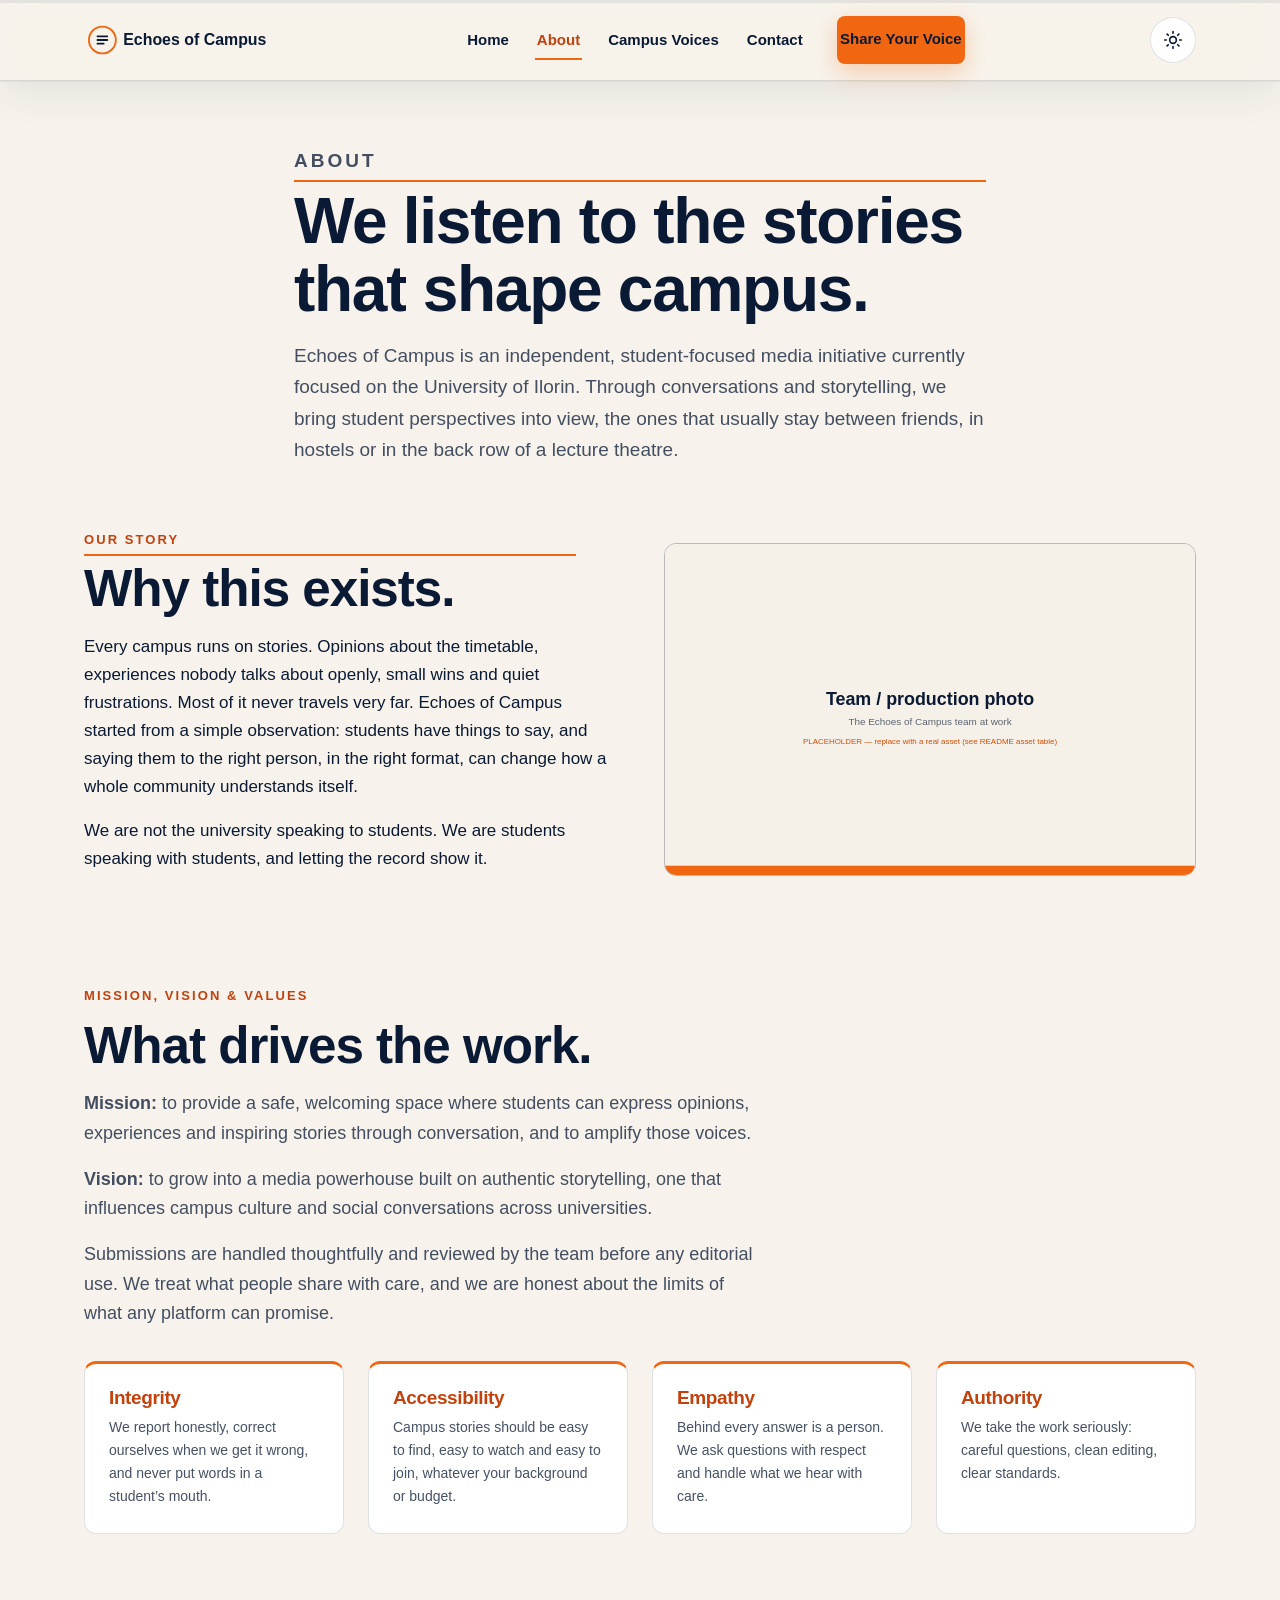
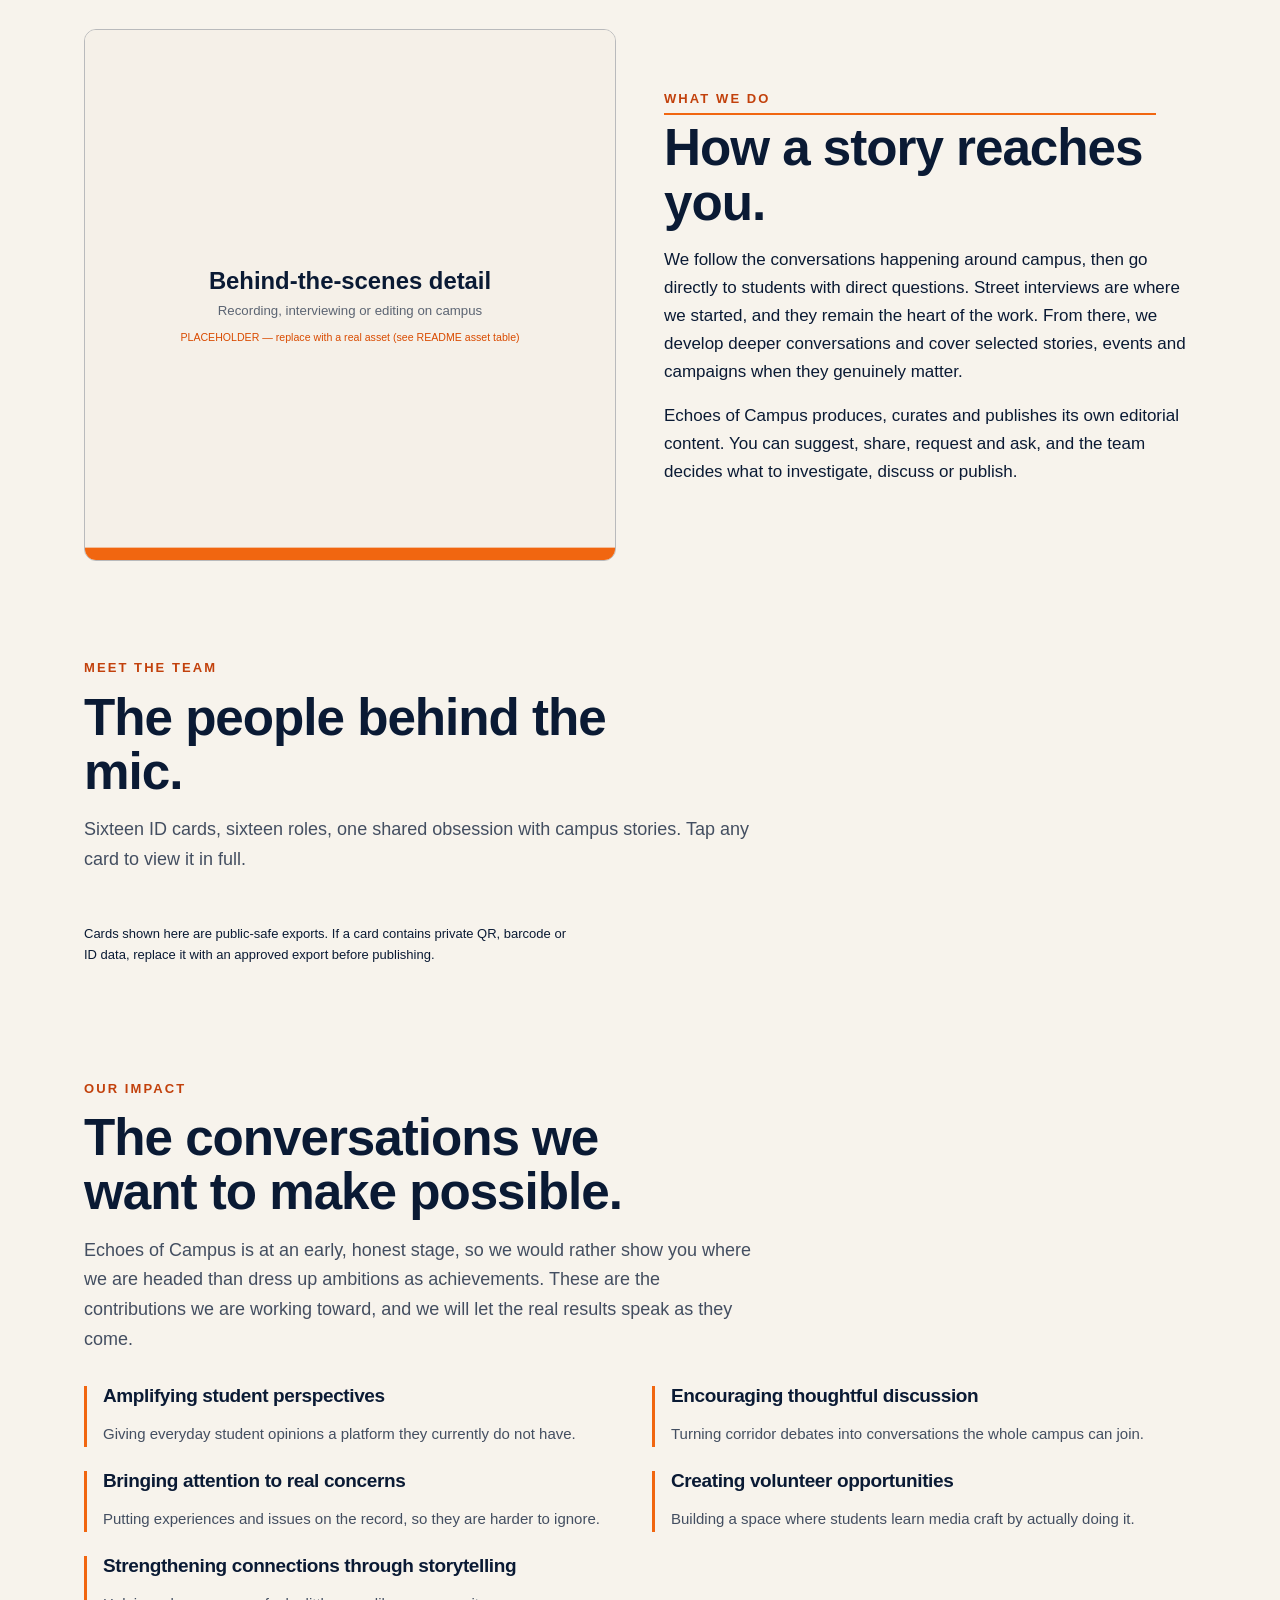
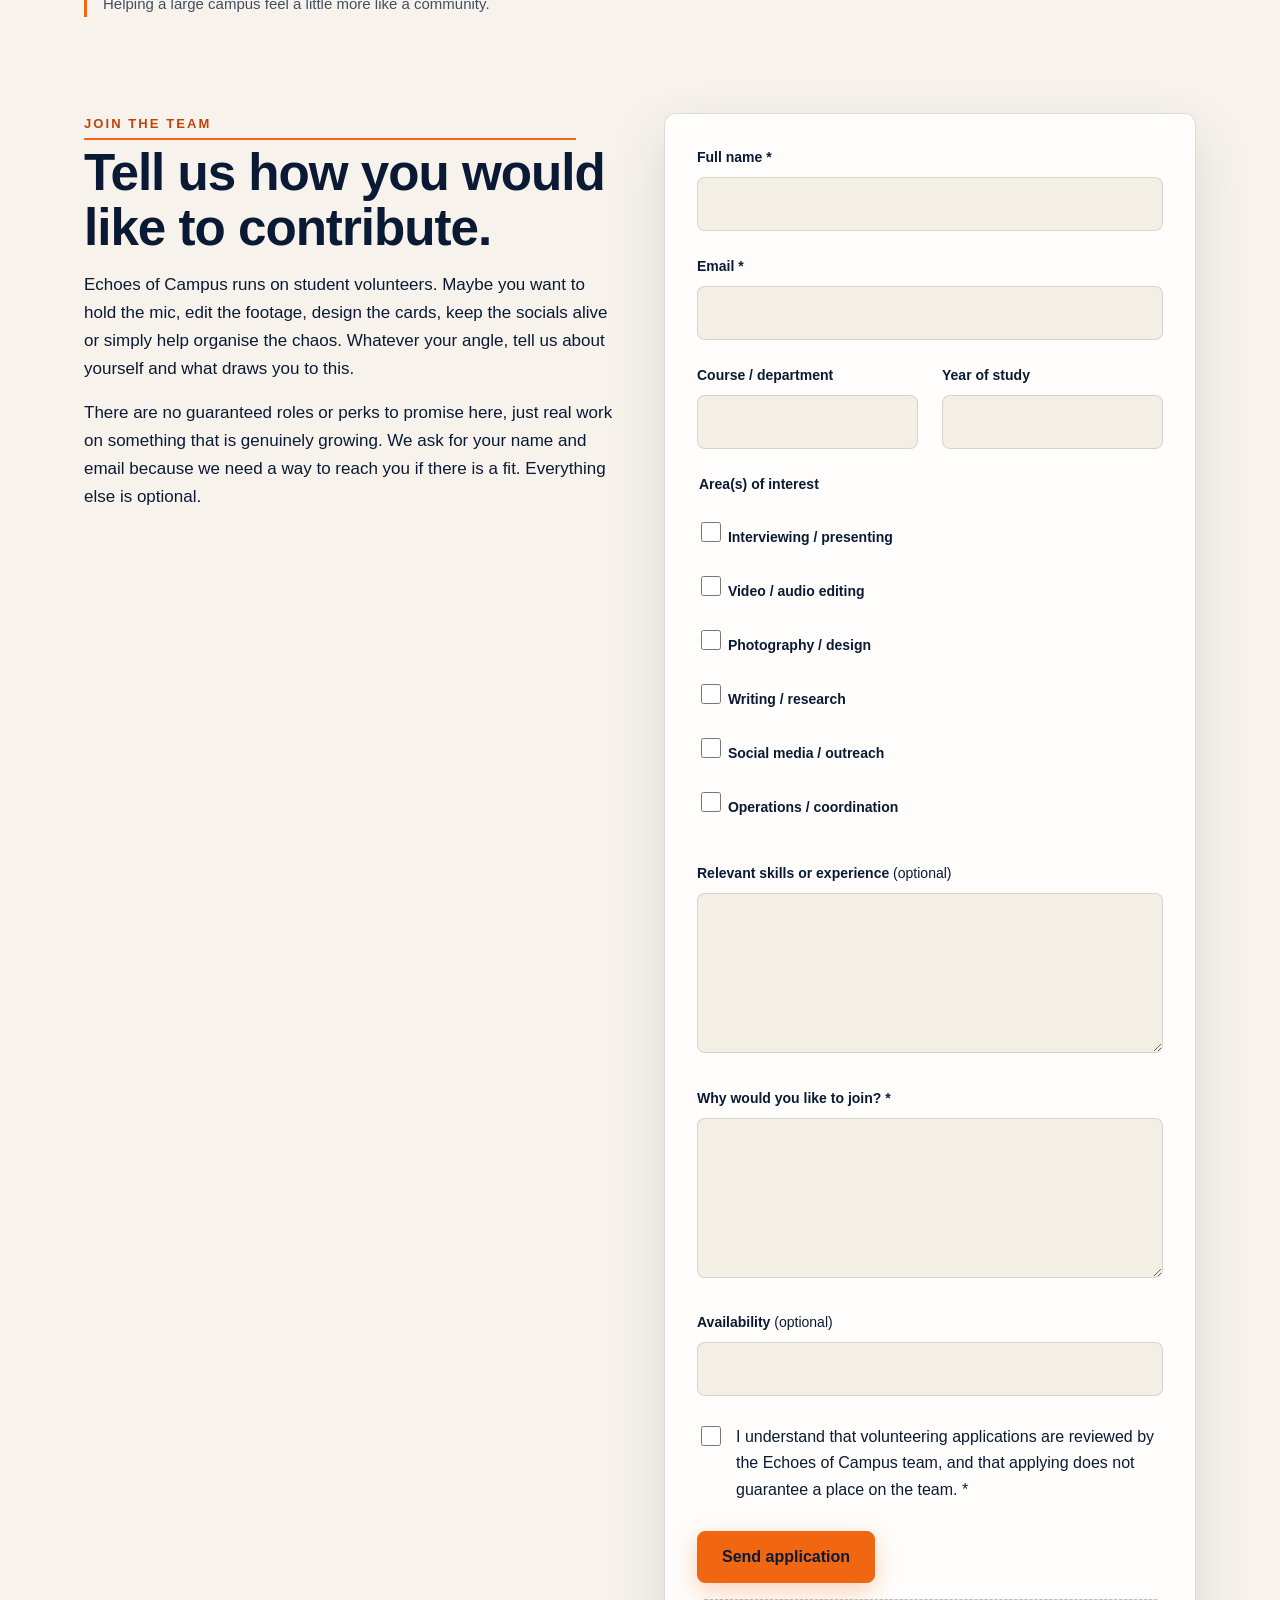
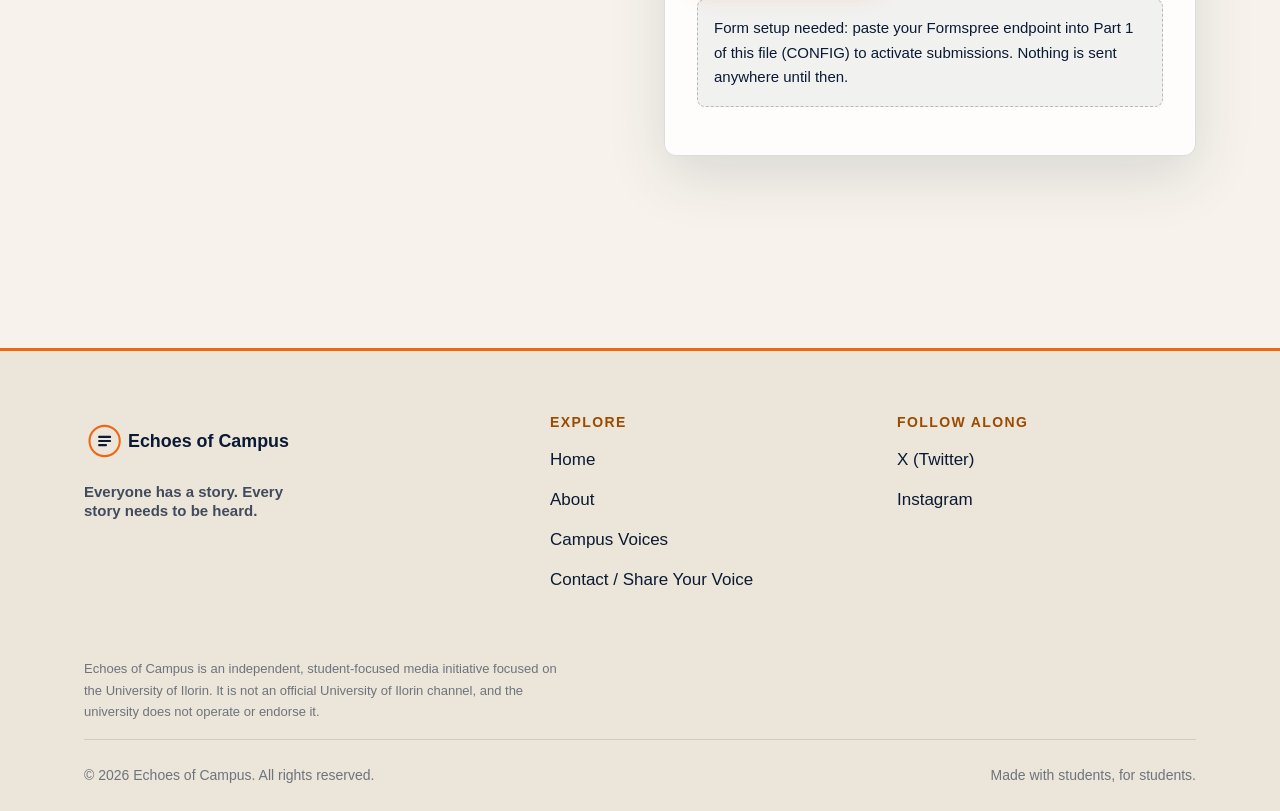
==== about.html @ 1e412a51 "Add light/dark theme toggle, social links; fix CONFIG guards" ====
<!doctype html>
<html lang="en">
<head>
  <meta charset="UTF-8">
  <meta name="viewport" content="width=device-width, initial-scale=1.0">
  <link rel="icon" type="image/svg+xml" href="assets/icons/favicon.svg">
  <link rel="stylesheet" href="css/style.css">
  <title>About — Echoes of Campus</title>
  <meta name="description" content="Who is behind Echoes of Campus: an independent, student-focused media initiative listening to University of Ilorin students. Meet the team, our mission and how to join.">
  <meta name="theme-color" content="#0A1A34">
  <script>/* set theme before first paint: saved choice > system > dark */
  (function(){try{var t=localStorage.getItem('eoc-theme');if(!t)t=window.matchMedia('(prefers-color-scheme: light)').matches?'light':'dark';document.documentElement.setAttribute('data-theme',t)}catch(e){document.documentElement.setAttribute('data-theme','dark')}})();</script>
</head>
<body>

<a class="skip-link" href="#main">Skip to content</a>
<header class="site-header">
  <div class="container">
    <a class="logo" href="index.html" aria-label="Echoes of Campus — Home">
      <img src="assets/logo/logo-primary.svg" alt="Echoes of Campus" width="220" height="50">
    </a>
    <nav class="main-nav" aria-label="Main navigation">
      <ul>
        <li><a href="index.html">Home</a></li>
        <li><a href="about.html" aria-current="page">About</a></li>
        <li><a href="campus-voices.html">Campus Voices</a></li>
        <li><a href="contact.html">Contact</a></li>
        <li class="nav-cta"><a class="btn btn--primary btn--compact" href="contact.html">Share Your Voice</a></li>
      </ul>
    </nav>
    <div class="header-actions">
      <button class="theme-toggle" id="theme-toggle" type="button" aria-label="Switch to light theme" title="Switch theme">
        <svg class="icon-moon" viewBox="0 0 24 24" fill="none" stroke-width="2" stroke-linecap="round" stroke-linejoin="round" aria-hidden="true">
          <path d="M21 12.79A9 9 0 1 1 11.21 3 7 7 0 0 0 21 12.79z"/>
        </svg>
        <svg class="icon-sun" viewBox="0 0 24 24" fill="none" stroke-width="2" stroke-linecap="round" stroke-linejoin="round" aria-hidden="true">
          <circle cx="12" cy="12" r="4"/>
          <path d="M12 2v2M12 20v2M4.93 4.93l1.41 1.41M17.66 17.66l1.41 1.41M2 12h2M20 12h2M6.34 17.66l-1.41 1.41M19.07 4.93l-1.41 1.41"/>
        </svg>
      </button>
      <button class="nav-toggle" id="nav-toggle" type="button" aria-expanded="false" aria-controls="mobile-menu" aria-label="Open menu">
        <svg viewBox="0 0 24 24" fill="none" stroke-width="2" stroke-linecap="round" aria-hidden="true">
          <path d="M4 7h16M4 12h16M4 17h16"/>
        </svg>
      </button>
    </div>
  </div>
  <nav class="mobile-menu" id="mobile-menu" aria-label="Mobile navigation" hidden>
    <ul>
      <li><a href="index.html">Home</a></li>
      <li><a href="about.html">About</a></li>
      <li><a href="campus-voices.html">Campus Voices</a></li>
      <li><a href="contact.html">Contact</a></li>
    </ul>
    <a class="btn btn--primary" href="contact.html">Share Your Voice</a>
  </nav>
</header>

<main id="main">
  <section class="page-hero container" style="padding-top:var(--sp-16)">
    <p class="eyebrow">About</p>
    <h1>We listen to the stories that shape campus.</h1>
    <p>Echoes of Campus is an independent, student-focused media initiative currently focused on the University of Ilorin. Through conversations and storytelling, we bring student perspectives into view, the ones that usually stay between friends, in hostels or in the back row of a lecture theatre.</p>
  </section>

  <section class="section" style="padding-top:0" aria-labelledby="story-title">
    <div class="container two-col">
      <div>
        <p class="eyebrow">Our Story</p>
        <h2 class="section-title" id="story-title">Why this exists.</h2>
        <p>Every campus runs on stories. Opinions about the timetable, experiences nobody talks about openly, small wins and quiet frustrations. Most of it never travels very far. Echoes of Campus started from a simple observation: students have things to say, and saying them to the right person, in the right format, can change how a whole community understands itself.</p>
        <p>We are not the university speaking to students. We are students speaking with students, and letting the record show it.</p>
      </div>
      <img src="assets/images/about/placeholder-about-hero.svg" alt="Placeholder for a photograph of the Echoes of Campus team producing content on campus" loading="lazy" width="800" height="500">
    </div>
  </section>

  <section class="section" style="padding-top:0" aria-labelledby="mission-title">
    <div class="container">
      <p class="eyebrow">Mission, Vision &amp; Values</p>
      <h2 class="section-title" id="mission-title">What drives the work.</h2>
      <p class="section-intro"><strong>Mission:</strong> to provide a safe, welcoming space where students can express opinions, experiences and inspiring stories through conversation, and to amplify those voices.</p>
      <p class="section-intro"><strong>Vision:</strong> to grow into a media powerhouse built on authentic storytelling, one that influences campus culture and social conversations across universities.</p>
      <p class="section-intro">Submissions are handled thoughtfully and reviewed by the team before any editorial use. We treat what people share with care, and we are honest about the limits of what any platform can promise.</p>
      <ul class="values-grid">
        <li><h3>Integrity</h3><p>We report honestly, correct ourselves when we get it wrong, and never put words in a student&rsquo;s mouth.</p></li>
        <li><h3>Accessibility</h3><p>Campus stories should be easy to find, easy to watch and easy to join, whatever your background or budget.</p></li>
        <li><h3>Empathy</h3><p>Behind every answer is a person. We ask questions with respect and handle what we hear with care.</p></li>
        <li><h3>Authority</h3><p>We take the work seriously: careful questions, clean editing, clear standards.</p></li>
      </ul>
    </div>
  </section>

  <section class="section" style="padding-top:0" aria-labelledby="what-title">
    <div class="container two-col">
      <img src="assets/images/about/placeholder-about-detail.svg" alt="Placeholder for a behind-the-scenes photo of an interview being recorded" loading="lazy" width="600" height="600">
      <div>
        <p class="eyebrow">What We Do</p>
        <h2 class="section-title" id="what-title">How a story reaches you.</h2>
        <p>We follow the conversations happening around campus, then go directly to students with direct questions. Street interviews are where we started, and they remain the heart of the work. From there, we develop deeper conversations and cover selected stories, events and campaigns when they genuinely matter.</p>
        <p>Echoes of Campus produces, curates and publishes its own editorial content. You can suggest, share, request and ask, and the team decides what to investigate, discuss or publish.</p>
      </div>
    </div>
  </section>

  <section class="section" style="padding-top:0" id="meet-the-team" aria-labelledby="team-title">
    <div class="container">
      <p class="eyebrow">Meet the Team</p>
      <h2 class="section-title" id="team-title">The people behind the mic.</h2>
      <p class="section-intro">Sixteen ID cards, sixteen roles, one shared obsession with campus stories. Tap any card to view it in full.</p>
      <ul class="team-grid" id="team-grid"></ul>
      <p class="helper" style="margin-top:var(--sp-4);font-size:13px;color:var(--ink-70)">Cards shown here are public-safe exports. If a card contains private QR, barcode or ID data, replace it with an approved export before publishing.</p>
    </div>
  </section>

  <div class="team-modal" id="team-modal" role="dialog" aria-modal="true" aria-labelledby="team-modal-name" hidden>
    <div class="team-modal__dialog">
      <button class="team-modal__close" id="team-modal-close" type="button" aria-label="Close dialog">&times;</button>
      <img id="team-modal-img" src="assets/team/placeholder-id-card.svg" alt="">
      <div>
        <h3 id="team-modal-name"></h3>
        <p id="team-modal-role" style="color:var(--ink-70)"></p>
        <div id="team-modal-tags" class="team-card__tags"></div>
        <p id="team-modal-bio" style="margin-top:var(--sp-4);font-size:15px;color:var(--ink-70)"></p>
      </div>
    </div>
  </div>

  <section class="section" style="padding-top:0" aria-labelledby="impact-title">
    <div class="container">
      <p class="eyebrow">Our Impact</p>
      <h2 class="section-title" id="impact-title">The conversations we want to make possible.</h2>
      <p class="section-intro">Echoes of Campus is at an early, honest stage, so we would rather show you where we are headed than dress up ambitions as achievements. These are the contributions we are working toward, and we will let the real results speak as they come.</p>
      <ul class="impact-grid">
        <li><h3>Amplifying student perspectives</h3><p>Giving everyday student opinions a platform they currently do not have.</p></li>
        <li><h3>Encouraging thoughtful discussion</h3><p>Turning corridor debates into conversations the whole campus can join.</p></li>
        <li><h3>Bringing attention to real concerns</h3><p>Putting experiences and issues on the record, so they are harder to ignore.</p></li>
        <li><h3>Creating volunteer opportunities</h3><p>Building a space where students learn media craft by actually doing it.</p></li>
        <li><h3>Strengthening connections through storytelling</h3><p>Helping a large campus feel a little more like a community.</p></li>
      </ul>
    </div>
  </section>

  <section class="section" style="padding-top:0" id="join-the-team" aria-labelledby="join-title">
    <div class="container">
      <div class="two-col" style="align-items:start">
        <div>
          <p class="eyebrow">Join the Team</p>
          <h2 class="section-title" id="join-title">Tell us how you would like to contribute.</h2>
          <p>Echoes of Campus runs on student volunteers. Maybe you want to hold the mic, edit the footage, design the cards, keep the socials alive or simply help organise the chaos. Whatever your angle, tell us about yourself and what draws you to this.</p>
          <p>There are no guaranteed roles or perks to promise here, just real work on something that is genuinely growing. We ask for your name and email because we need a way to reach you if there is a fit. Everything else is optional.</p>
        </div>
        <div class="form-panel">
          <form id="volunteer-form" novalidate>
            <input type="hidden" name="submission_type" value="volunteer_application">
            <div class="hp-field" aria-hidden="true">
              <label>Do not fill this field <input type="text" name="_gotcha" tabindex="-1" autocomplete="off"></label>
            </div>
            <div class="field">
              <label for="vf-name">Full name <span aria-hidden="true">*</span></label>
              <input type="text" id="vf-name" name="name" required autocomplete="name">
            </div>
            <div class="field">
              <label for="vf-email">Email <span aria-hidden="true">*</span></label>
              <input type="email" id="vf-email" name="email" required autocomplete="email">
            </div>
            <div class="form-grid-2">
              <div class="field">
                <label for="vf-course">Course / department</label>
                <input type="text" id="vf-course" name="course" autocomplete="off">
              </div>
              <div class="field">
                <label for="vf-year">Year of study</label>
                <input type="text" id="vf-year" name="year_of_study" autocomplete="off">
              </div>
            </div>
            <fieldset class="field" style="border:0;padding:0;margin:0 0 var(--sp-6)">
              <legend style="font-size:14px;font-weight:600;margin-bottom:var(--sp-2)">Area(s) of interest</legend>
              <ul class="check-list">
                <li><label class="choice"><input type="checkbox" name="interests" value="Interviewing / presenting"> Interviewing / presenting</label></li>
                <li><label class="choice"><input type="checkbox" name="interests" value="Video / audio editing"> Video / audio editing</label></li>
                <li><label class="choice"><input type="checkbox" name="interests" value="Photography / design"> Photography / design</label></li>
                <li><label class="choice"><input type="checkbox" name="interests" value="Writing / research"> Writing / research</label></li>
                <li><label class="choice"><input type="checkbox" name="interests" value="Social media / outreach"> Social media / outreach</label></li>
                <li><label class="choice"><input type="checkbox" name="interests" value="Operations / coordination"> Operations / coordination</label></li>
              </ul>
            </fieldset>
            <div class="field">
              <label for="vf-skills">Relevant skills or experience <span style="font-weight:400;color:var(--ink-70)">(optional)</span></label>
              <textarea id="vf-skills" name="skills"></textarea>
            </div>
            <div class="field">
              <label for="vf-why">Why would you like to join? <span aria-hidden="true">*</span></label>
              <textarea id="vf-why" name="why_join" required></textarea>
            </div>
            <div class="field">
              <label for="vf-availability">Availability <span style="font-weight:400;color:var(--ink-70)">(optional)</span></label>
              <input type="text" id="vf-availability" name="availability" autocomplete="off">
            </div>
            <label class="choice">
              <input type="checkbox" name="consent" required>
              <span>I understand that volunteering applications are reviewed by the Echoes of Campus team, and that applying does not guarantee a place on the team. <span aria-hidden="true">*</span></span>
            </label>
            <div style="margin-top:var(--sp-6)">
              <button class="btn btn--primary" type="submit">Send application</button>
            </div>
            <p class="form-notice" role="status" hidden></p>
          </form>
        </div>
      </div>
    </div>
  </section>
</main>

<footer class="site-footer">
  <div class="container">
    <div class="footer-top">
      <div class="footer-brand">
        <img src="assets/logo/logo-primary.svg" alt="Echoes of Campus" width="220" height="50">
        <p class="footer-message">Everyone has a story. Every story needs to be heard.</p>
      </div>
      <nav aria-label="Footer navigation">
        <h2>Explore</h2>
        <ul>
          <li><a href="index.html">Home</a></li>
          <li><a href="about.html">About</a></li>
          <li><a href="campus-voices.html">Campus Voices</a></li>
          <li><a href="contact.html">Contact / Share Your Voice</a></li>
        </ul>
      </nav>
      <div>
        <h2>Follow along</h2>
        <ul id="footer-social"></ul>
      </div>
    </div>
    <p class="footer-note">Echoes of Campus is an independent, student-focused media initiative focused on the University of Ilorin. It is not an official University of Ilorin channel, and the university does not operate or endorse it.</p>
    <div class="footer-bottom">
      <span>&copy; <span class="js-year">2026</span> Echoes of Campus. All rights reserved.</span>
      <span>Made with students, for students.</span>
    </div>
  </div>
</footer>
<script src="js/main.js"></script>
</body>
</html>
---- css/style.css ----
/* ═══════════════════════════════════════════════════════════
   Echoes of Campus — global stylesheet  (DARK: ink blue default)
   ═══════════════════════════════════════════════════════════ */

/* ── 1. Tokens ─────────────────────────────────────────────── */
:root {
  color-scheme: dark;
  --bg: #0A1A34;           /* page background (flips in light theme) */
  --ink: #0A1A34;          /* brand dark — always dark (dark text on orange) */
  --ink-deep: #071228;     /* footer / deepest surfaces */
  --surface: #102446;      /* raised cards & panels */
  --surface-2: #142B54;    /* hover / input surfaces */
  --orange: #F16610;
  --orange-deep: #D94B00;
  --orange-bright: #FF8C42;/* small text accents on dark (AA-safe) */
  --cream: #F5F0E8;        /* main text colour (flips to ink in light theme) */
  --on-ink: #F5F0E8;       /* text on brand-ink surfaces — never flips */
  --peach: #F2C6A5;
  --text-dim: rgba(245, 240, 232, 0.74);
  --text-faint: rgba(245, 240, 232, 0.55);
  --line: rgba(245, 240, 232, 0.14);
  --line-strong: rgba(245, 240, 232, 0.26);

  --font-head: 'Avenir Next', 'Avenir', 'Helvetica Neue', Helvetica, Arial, sans-serif;
  --font-body: Inter, 'Helvetica Neue', Helvetica, Arial, sans-serif;

  --sp-1: 4px;  --sp-2: 8px;  --sp-3: 12px; --sp-4: 16px;
  --sp-6: 24px; --sp-8: 32px; --sp-12: 48px; --sp-16: 64px;
  --sp-20: 80px; --sp-24: 96px; --sp-30: 120px;

  --container: 1240px;
  --pad-desktop: 64px;
  --pad-tablet: 36px;
  --pad-mobile: 20px;

  --radius-s: 8px;
  --radius-m: 12px;
  --focus-ring: 0 0 0 3px var(--ink), 0 0 0 6px var(--orange);
  --ease-out: cubic-bezier(0.22, 0.61, 0.36, 1);
}

/* ── 2. Base ─────────────────────────────────────────────── */
*, *::before, *::after { box-sizing: border-box; }
[hidden] { display: none !important; }   /* fixes modal/menu visibility */
html { scroll-behavior: smooth; }
body {
  margin: 0;
  background: var(--bg);
  color: var(--cream);
  font-family: var(--font-body);
  font-size: 17px;
  line-height: 1.65;
  -webkit-font-smoothing: antialiased;
}
body.menu-open, body.modal-open { overflow: hidden; }
img, video { max-width: 100%; height: auto; display: block; }
h1, h2, h3, h4 {
  font-family: var(--font-head);
  line-height: 1.06;
  letter-spacing: -0.02em;
  margin: 0 0 var(--sp-4);
  font-weight: 800;
}
p { margin: 0 0 var(--sp-4); max-width: 68ch; }
a { color: var(--cream); text-underline-offset: 3px; }
a:hover { color: var(--orange-bright); }
:focus-visible { outline: none; box-shadow: var(--focus-ring); border-radius: 4px; }
.container {
  max-width: var(--container);
  margin-inline: auto;
  padding-inline: var(--pad-desktop);
}
.section { padding-block: var(--sp-24); }
.eyebrow {
  font-size: 13px;
  font-weight: 600;
  letter-spacing: 0.16em;
  text-transform: uppercase;
  color: var(--orange-bright);
  margin-bottom: var(--sp-3);
}
.section-title {
  font-size: clamp(28px, 4vw, 52px);
  max-width: 20ch;
}
.section-intro { font-size: 18px; color: var(--text-dim); }
.skip-link {
  position: absolute; left: var(--sp-4); top: -60px;
  background: var(--orange); color: var(--ink);
  padding: var(--sp-3) var(--sp-4); border-radius: var(--radius-s);
  z-index: 400; font-weight: 700; text-decoration: none;
  transition: top 150ms ease;
}
.skip-link:focus { top: var(--sp-4); color: var(--ink); }
.visually-hidden {
  position: absolute !important; width: 1px; height: 1px;
  overflow: hidden; clip: rect(0 0 0 0); white-space: nowrap;
}
::selection { background: var(--orange); color: var(--ink); }

/* ── 3. Buttons & forms ────────────────────────────────────── */
/* Add subtle magnetic hover effect to buttons */
.btn {
  display: inline-flex; align-items: center; justify-content: center; gap: 10px;
  min-height: 52px; padding: 0 24px;
  font-family: var(--font-body); font-size: 16px; font-weight: 600;
  border-radius: var(--radius-s); border: 1px solid transparent;
  cursor: pointer; text-decoration: none;
  /* Premium magnetic feel: ease transition */
  transition: background 0.3s cubic-bezier(0.16, 1, 0.3, 1), 
              transform 0.3s cubic-bezier(0.16, 1, 0.3, 1), 
              color 0.3s cubic-bezier(0.16, 1, 0.3, 1),
              box-shadow 0.3s cubic-bezier(0.16, 1, 0.3, 1);
}
.btn:hover {
  transform: translateY(-4px) scale(1.02);
  box-shadow: 0 10px 20px rgba(0,0,0,0.2);
}
.btn:active {
  transform: translateY(0) scale(0.98);
  box-shadow: none;
}
/* Button variants — solid brand treatments (not frosted) */
.btn--primary {
  background: var(--orange); color: var(--ink); border-color: var(--orange);
  box-shadow: 0 8px 24px rgba(241, 102, 16, 0.28);
}
.btn--primary:hover {
  background: var(--orange-bright); border-color: var(--orange-bright);
  color: var(--ink); box-shadow: 0 14px 34px rgba(241, 102, 16, 0.42);
}
.btn--primary:active {
  background: var(--orange-deep); border-color: var(--orange-deep);
  color: var(--cream); box-shadow: none;
}
.btn--secondary {
  background: transparent; color: var(--cream);
  border-color: var(--orange);
}
.btn--secondary:hover {
  background: var(--orange); color: var(--ink); border-color: var(--orange);
  box-shadow: 0 14px 34px rgba(241, 102, 16, 0.42);
}
.btn--secondary:active {
  background: var(--orange-deep); border-color: var(--orange-deep);
  color: var(--cream); box-shadow: none;
}
.btn--compact { min-height: 46px; padding: 0 18px; font-size: 15px; }
.btn.is-loading { opacity: 0.6; cursor: wait; pointer-events: none; }
.btn .icon { width: 17px; height: 17px; flex: none; }
.btn-row { display: flex; gap: var(--sp-3); flex-wrap: wrap; }
/* magnetic pull target — JS eases the button slightly toward the cursor */
.btn.is-magnetic, .link-more.is-magnetic, .story-card__action.is-magnetic {
  will-change: transform;
  transition: background 0.3s cubic-bezier(0.16, 1, 0.3, 1),
              color 0.3s cubic-bezier(0.16, 1, 0.3, 1),
              transform 0.45s cubic-bezier(0.16, 1, 0.3, 1),
              box-shadow 0.3s cubic-bezier(0.16, 1, 0.3, 1);
}

.field { margin-bottom: var(--sp-6); }
.field label, .field legend { display: block; font-size: 14px; font-weight: 600; margin-bottom: var(--sp-2); }
.field .helper { font-size: 13px; color: var(--text-dim); margin-top: 6px; }
.field input[type="text"], .field input[type="email"], .field select, .field textarea {
  width: 100%; min-height: 54px; padding: 0 16px;
  font: inherit; color: var(--cream);
  background: var(--surface-2);
  border: 1px solid var(--line); border-radius: var(--radius-s);
  transition: border-color 150ms ease, box-shadow 150ms ease;
}
.field select { color-scheme: dark; }
.field textarea { min-height: 160px; padding: 16px; resize: vertical; }
.field input:focus, .field select:focus, .field textarea:focus {
  outline: none; border-color: var(--orange); box-shadow: 0 0 0 3px rgba(241, 102, 16, 0.35);
}
.field input:user-invalid, .field textarea:user-invalid { border-color: var(--orange-deep); }
.choice {
  display: flex; align-items: flex-start; gap: var(--sp-3);
  min-height: 44px; cursor: pointer; font-size: 16px; padding: 4px 0;
}
.choice input { width: 20px; height: 20px; margin-top: 2px; accent-color: var(--orange); flex: none; }
.form-notice {
  margin-top: var(--sp-4); padding: var(--sp-4);
  border-radius: var(--radius-s); font-size: 15px; color: var(--cream);
}
.form-notice--success { background: rgba(241, 102, 16, 0.14); border: 1px solid var(--orange); }
.form-notice--error { background: rgba(217, 75, 0, 0.16); border: 1px solid var(--orange-deep); }
.form-notice--config { background: rgba(245, 240, 232, 0.06); border: 1px dashed var(--line-strong); }
.hp-field { position: absolute; left: -9999px; width: 1px; height: 1px; overflow: hidden; }

/* ── 4. Header / footer ──────────────────────────────────── */
.site-header {
  position: sticky; top: 0; z-index: 100;
  background: rgba(10, 26, 52, 0.55);
  -webkit-backdrop-filter: blur(18px) saturate(160%);
  backdrop-filter: blur(18px) saturate(160%);
  border-bottom: 1px solid var(--line);
  box-shadow: 0 1px 0 rgba(245, 240, 232, 0.04), 0 12px 40px rgba(4, 10, 22, 0.35);
}
.site-header .container {
  display: flex; align-items: center; justify-content: space-between;
  height: 80px; gap: var(--sp-6);
}
.logo img { height: 44px; width: auto; display: block; }
.main-nav ul { display: flex; align-items: center; gap: var(--sp-6); list-style: none; margin: 0; padding: 0; }
.main-nav a {
  font-size: 15px; font-weight: 600; text-decoration: none;
  padding: 10px 2px; border-bottom: 2px solid transparent;
}
.main-nav a:hover { color: var(--orange-bright); border-bottom-color: var(--orange); }
.main-nav a[aria-current="page"] { color: var(--orange-bright); border-bottom-color: var(--orange); }
.nav-cta { margin-left: var(--sp-2); }
.nav-toggle {
  display: none; width: 48px; height: 48px;
  background: var(--surface); border: 1px solid var(--line); border-radius: var(--radius-s);
  cursor: pointer; align-items: center; justify-content: center;
}
.nav-toggle svg { width: 24px; height: 24px; stroke: var(--cream); }
/* header actions: theme toggle + hamburger */
.header-actions { display: flex; align-items: center; gap: var(--sp-3); }
.theme-toggle {
  display: inline-flex; align-items: center; justify-content: center;
  width: 46px; height: 46px; flex: none; padding: 0;
  background: var(--surface); border: 1px solid var(--line);
  border-radius: 50%; cursor: pointer; color: var(--cream);
  transition: background 0.3s ease, border-color 0.3s ease, color 0.3s ease,
              transform 0.45s cubic-bezier(0.16, 1, 0.3, 1);
}
.theme-toggle:hover {
  border-color: var(--orange); color: var(--orange-bright);
  transform: rotate(20deg) scale(1.06);
}
.theme-toggle:active { transform: scale(0.94); }
.theme-toggle svg { width: 20px; height: 20px; stroke: currentColor; }
/* dark (default): show sun → click for light · light: show moon → click for dark */
.theme-toggle .icon-sun { display: none; }
.theme-toggle .icon-moon { display: block; }
[data-theme="light"] .theme-toggle .icon-sun { display: block; }
[data-theme="light"] .theme-toggle .icon-moon { display: none; }
.mobile-menu {
  position: absolute; top: 72px; left: 0; right: 0;
  background: var(--bg); border-bottom: 2px solid var(--orange);
  padding: var(--sp-4) var(--pad-mobile) var(--sp-6);
}
.mobile-menu ul { list-style: none; margin: 0 0 var(--sp-4); padding: 0; }
.mobile-menu li { border-bottom: 1px solid var(--line); }
.mobile-menu a {
  display: block; padding: var(--sp-4) var(--sp-2);
  font-size: 18px; font-weight: 600; text-decoration: none;
}
.mobile-menu a:hover { color: var(--orange-bright); }

.site-footer { background: var(--ink-deep); border-top: 3px solid var(--orange); margin-top: var(--sp-24); }
.footer-top {
  display: grid; grid-template-columns: 1.4fr 1fr 1fr; gap: var(--sp-12);
  padding-block: var(--sp-16);
}
.footer-brand img { height: 52px; margin-bottom: var(--sp-4); }
.footer-brand p { color: var(--text-dim); font-size: 15px; }
.footer-message {
  font-family: var(--font-head); font-size: 22px; font-weight: 700;
  line-height: 1.25; margin-top: var(--sp-4); max-width: 24ch;
  color: var(--orange-bright);
}
.site-footer h2, .site-footer h3 { font-size: 14px; letter-spacing: 0.1em; text-transform: uppercase; color: var(--peach); }
.site-footer ul { list-style: none; margin: 0; padding: 0; display: grid; gap: var(--sp-3); }
.site-footer a { color: var(--cream); text-decoration: none; }
.site-footer a:hover { color: var(--orange-bright); text-decoration: underline; }
.footer-note { font-size: 13px; color: var(--text-faint); }
.social-soon { color: var(--text-faint); font-size: 14px; }
.footer-bottom {
  border-top: 1px solid var(--line);
  padding-block: var(--sp-6);
  font-size: 14px; color: var(--text-faint);
  display: flex; justify-content: space-between; gap: var(--sp-4); flex-wrap: wrap;
}

/* ── 5. Components ─────────────────────────────────────────── */
.story-card {
  background: var(--surface); border-radius: var(--radius-m);
  overflow: hidden; border: 1px solid var(--line);
  display: flex; flex-direction: column;
  transition: transform 200ms var(--ease-out), border-color 200ms ease;
}
.story-card:hover { border-color: var(--orange); }
.story-card__media { overflow: hidden; }
.story-card__media img { aspect-ratio: 16 / 9; object-fit: cover; width: 100%; transition: transform 300ms var(--ease-out); }
.story-card:hover .story-card__media img { transform: scale(1.04); }
.story-card__body { padding: var(--sp-6); display: flex; flex-direction: column; gap: var(--sp-2); flex: 1; }
.story-card__meta {
  display: flex; gap: var(--sp-3); align-items: center;
  font-size: 13px; color: var(--text-dim); margin: 0;
}
.cat-label {
  font-size: 11px; font-weight: 700; letter-spacing: 0.12em; text-transform: uppercase;
  color: var(--orange-bright); background: rgba(241, 102, 16, 0.14);
  padding: 4px 10px; border-radius: 999px;
}
.story-card h3 { font-size: 21px; margin: 0; }
.story-card h3 a { text-decoration: none; }
.story-card h3 a:hover { color: var(--orange-bright); }
.story-card__excerpt { color: var(--text-dim); font-size: 15px; margin: 0; }
.story-card__action { font-weight: 600; font-size: 15px; margin-top: auto; text-decoration: none; color: var(--orange-bright); }
.story-card--featured { flex-direction: row; }
.story-card--featured .story-card__media { flex: 1.2; }
.story-card--featured .story-card__media img { height: 100%; aspect-ratio: auto; }
.story-card--featured .story-card__body { flex: 1; padding: var(--sp-8); justify-content: center; }
.story-card--featured h3 { font-size: clamp(24px, 3vw, 34px); }

.filter-bar { display: flex; flex-wrap: wrap; gap: var(--sp-2); margin: var(--sp-8) 0; }
.filter-btn {
  min-height: 44px; padding: 0 18px; font: inherit; font-size: 14px; font-weight: 600;
  background: transparent; color: var(--cream);
  border: 1px solid var(--line-strong); border-radius: 999px; cursor: pointer;
  transition: background 180ms ease, color 180ms ease, border-color 180ms ease;
}
.filter-btn:hover { border-color: var(--orange); color: var(--orange-bright); }
.filter-btn.is-active { background: var(--orange); color: var(--ink); border-color: var(--orange); }

.empty-state {
  background: var(--surface); border-radius: var(--radius-m);
  border: 1px solid var(--line); border-left: 5px solid var(--orange);
  padding: var(--sp-12) var(--sp-8); text-align: center;
}
.empty-state h3 { font-size: 24px; }
.empty-state p { margin-inline: auto; color: var(--text-dim); margin-bottom: var(--sp-6); }

/* Team */
.team-grid {
  list-style: none; margin: var(--sp-8) 0 0; padding: 0;
  display: grid; grid-template-columns: repeat(4, 1fr); gap: var(--sp-6);
}
.team-card__button {
  display: block; width: 100%; padding: 0;
  background: none; border: none; cursor: zoom-in; border-radius: var(--radius-m);
}
.team-card__button img {
  width: 100%; aspect-ratio: 5 / 7; object-fit: contain;
  border-radius: var(--radius-m);
  transition: transform 200ms var(--ease-out), box-shadow 200ms ease, border-color 200ms ease;
  background: var(--surface); border: 1px solid var(--line);
}
.team-card:hover .team-card__button img { transform: scale(1.02); box-shadow: 0 12px 34px rgba(241, 102, 16, 0.18); border-color: var(--orange); }
.team-card__meta { padding: var(--sp-3) var(--sp-1) 0; }
.team-card__meta h3 { font-size: 17px; margin-bottom: 2px; }
.team-card__role { font-size: 14px; color: var(--text-dim); margin: 0; }
.team-card__tags { display: flex; flex-wrap: wrap; gap: 6px; margin-top: var(--sp-2); }
.team-tag {
  font-size: 11px; font-weight: 700; letter-spacing: 0.08em; text-transform: uppercase;
  padding: 3px 9px; border-radius: 999px;
  background: var(--orange); color: var(--ink);
}
.team-tag--pending { background: transparent; border: 1px dashed var(--line-strong); color: var(--text-dim); }
.team-card--placeholder .team-card__button img { opacity: 0.85; }

.team-modal {
  position: fixed; inset: 0; z-index: 300;
  background: rgba(7, 18, 40, 0.6);
  -webkit-backdrop-filter: blur(14px) saturate(140%);
  backdrop-filter: blur(14px) saturate(140%);
  display: flex; align-items: center; justify-content: center; padding: var(--sp-4);
  animation: modal-in 220ms var(--ease-out);
}
.team-modal__dialog {
  background: rgba(16, 36, 70, 0.72);
  -webkit-backdrop-filter: blur(22px) saturate(160%);
  backdrop-filter: blur(22px) saturate(160%);
  border: 1px solid rgba(245, 240, 232, 0.22); border-radius: var(--radius-m);
  box-shadow: 0 30px 80px rgba(4, 10, 22, 0.6), inset 0 1px 0 rgba(245, 240, 232, 0.12);
  max-width: 720px; width: 100%; max-height: 90vh; overflow: auto;
  padding: var(--sp-6); position: relative;
  display: grid; grid-template-columns: minmax(200px, 280px) 1fr; gap: var(--sp-6);
}
.team-modal__dialog img { width: 100%; border-radius: var(--radius-s); border: 1px solid var(--line); }
.team-modal__close {
  position: absolute; top: var(--sp-3); right: var(--sp-3);
  width: 44px; height: 44px; border-radius: 50%;
  border: 1px solid var(--line-strong); background: var(--surface-2); color: var(--cream);
  font-size: 22px; cursor: pointer; line-height: 1;
}
.team-modal__close:hover { background: var(--orange); color: var(--ink); border-color: var(--orange); }

/* ── 6. Page sections ────────────────────────────────────── */
.hero {
  position: relative;
  isolation: isolate;
  padding-block: var(--sp-20) var(--sp-24);
  background: radial-gradient(circle at top right, rgba(241, 102, 16, 0.08), transparent 50%),
              radial-gradient(circle at bottom left, rgba(10, 26, 52, 0.5), transparent 50%);
}
.hero__grid {
  display: grid; grid-template-columns: 1.05fr 1fr; gap: var(--sp-12); align-items: center;
}
.hero h1 { font-size: clamp(42px, 6.4vw, 84px); line-height: 1.0; margin-bottom: var(--sp-6); }
.hero h1 .accent { color: var(--orange-bright); }
.hero__copy { font-size: 18px; color: var(--text-dim); max-width: 560px; margin-bottom: var(--sp-8); }
.hero__media { position: relative; }
.hero__media img { border-radius: var(--radius-m); border: 1px solid var(--line-strong); }
.hero__media .photo-main { aspect-ratio: 4 / 5; object-fit: cover; width: 100%; }
.hero__media .photo-float {
  position: absolute; right: -24px; bottom: -32px;
  width: 42%; border: 6px solid var(--bg);
  border-radius: var(--radius-m); box-shadow: 0 16px 44px rgba(0, 0, 0, 0.45);
}
.brand-strip {
  background: var(--orange); text-align: center;
  padding: var(--sp-16) var(--sp-6);
}
.brand-strip p {
  font-family: var(--font-head); font-weight: 800; color: var(--ink);
  font-size: clamp(22px, 3.2vw, 38px); line-height: 1.25; letter-spacing: -0.01em;
  max-width: 30ch; margin-inline: auto;
}
.two-col { display: grid; grid-template-columns: 1fr 1fr; gap: var(--sp-12); align-items: center; }
.two-col img { border-radius: var(--radius-m); border: 1px solid var(--line-strong); }

.section-head { display: flex; justify-content: space-between; align-items: flex-end; gap: var(--sp-6); flex-wrap: wrap; }
.voices-featured { margin: var(--sp-8) 0 var(--sp-6); }
.voices-grid { 
  display: grid; 
  grid-template-columns: repeat(12, 1fr); 
  gap: var(--sp-6); 
}
.story-card { grid-column: span 4; }
.story-card--featured { grid-column: span 12; }
/* Make first item featured if not explicitly set */
.voices-grid .story-card:first-child:not(.story-card--featured) { grid-column: span 8; }
.voices-grid .story-card:nth-child(2):not(.story-card--featured) { grid-column: span 4; }
.link-more { font-weight: 600; text-decoration: none; white-space: nowrap; color: var(--orange-bright); }

.coverage-list { display: grid; grid-template-columns: repeat(6, 1fr); gap: var(--sp-6); margin-top: var(--sp-8); list-style: none; padding: 0; }
.coverage-item { grid-column: span 2; border-top: 3px solid var(--orange); padding-top: var(--sp-4); transition: border-color 200ms ease; }
.coverage-item:hover { border-top-color: var(--orange-bright); }
.coverage-item h3 { font-size: 20px; }
.coverage-item p { font-size: 15px; color: var(--text-dim); margin: 0; }

.cta-band {
  background: var(--orange); color: var(--ink);
  border-radius: var(--radius-m); padding: var(--sp-16) var(--sp-12);
  position: relative; overflow: hidden;
}
.cta-band::after {
  content: ''; position: absolute; right: -70px; top: -70px;
  width: 240px; height: 240px; border-radius: 50%;
  border: 34px solid rgba(10, 26, 52, 0.12);
}
.cta-band h2 { font-size: clamp(26px, 3.4vw, 44px); color: var(--ink); }
.cta-band p { color: rgba(10, 26, 52, 0.82); max-width: 60ch; }
.cta-band .btn--primary { background: var(--ink); color: var(--cream); border-color: var(--ink); margin-top: var(--sp-2); position: relative; z-index: 1; }
.cta-band .btn--primary:hover { background: var(--surface-2); border-color: var(--surface-2); transform: translateY(-2px); }

.join-teaser {
  display: grid; grid-template-columns: 1.4fr 1fr; gap: var(--sp-8); align-items: center;
  background: var(--surface); border: 1px solid var(--line); border-left: 6px solid var(--orange);
  border-radius: var(--radius-m); padding: var(--sp-12) var(--sp-8);
}
.join-teaser h2 { font-size: clamp(24px, 2.8vw, 36px); }
.join-teaser img { border-radius: var(--radius-s); border: 1px solid var(--line); }

.page-hero { padding-block: var(--sp-16) var(--sp-12); max-width: 820px; }
.page-hero h1 { font-size: clamp(34px, 5vw, 64px); }
.page-hero p { font-size: 19px; color: var(--text-dim); }

.values-grid { display: grid; grid-template-columns: repeat(4, 1fr); gap: var(--sp-6); list-style: none; padding: 0; margin: var(--sp-8) 0 0; }
.values-grid li { background: var(--surface); border: 1px solid var(--line); border-top: 3px solid var(--orange); border-radius: var(--radius-m); padding: var(--sp-6); transition: transform 200ms var(--ease-out), border-color 200ms ease; }
.values-grid li:hover { transform: translateY(-3px); border-color: var(--orange); }
.values-grid h3 { font-size: 19px; margin-bottom: var(--sp-2); color: var(--orange-bright); }
.values-grid p { font-size: 14px; color: var(--text-dim); margin: 0; }

.impact-grid { display: grid; grid-template-columns: repeat(2, 1fr); gap: var(--sp-6); list-style: none; padding: 0; margin: var(--sp-8) 0 0; }
.impact-grid li { border-left: 3px solid var(--orange); padding-left: var(--sp-4); }
.impact-grid h3 { font-size: 19px; }
.impact-grid p { font-size: 15px; color: var(--text-dim); margin: 0; }

.form-panel {
  background: rgba(16, 36, 70, 0.68);
  -webkit-backdrop-filter: blur(16px) saturate(150%);
  backdrop-filter: blur(16px) saturate(150%);
  border: 1px solid rgba(245, 240, 232, 0.18);
  border-radius: var(--radius-m); padding: var(--sp-8);
  box-shadow: 0 20px 60px rgba(4, 10, 22, 0.4), inset 0 1px 0 rgba(245, 240, 232, 0.1);
}
.form-grid-2 { display: grid; grid-template-columns: 1fr 1fr; gap: 0 var(--sp-6); }
.check-list { list-style: none; margin: var(--sp-3) 0 0; padding: 0; display: grid; gap: 2px; }
.privacy-note { font-size: 13px; color: var(--text-dim); background: rgba(242, 198, 165, 0.1); border: 1px solid var(--line); border-left: 4px solid var(--orange); border-radius: var(--radius-s); padding: var(--sp-4); }
.privacy-note strong { color: var(--orange-bright); }

/* ── 7. Animations ───────────────────────────────────────── */
@keyframes modal-in {
  from { opacity: 0; transform: scale(0.97); }
  to { opacity: 1; transform: scale(1); }
}

/* ── Motion system ─────────────────────────────────────────── */

/* 1. Scroll progress bar */
.scroll-progress {
  position: fixed; top: 0; left: 0; right: 0; height: 3px;
  z-index: 250; pointer-events: none; background: rgba(245, 240, 232, 0.08);
}
.scroll-progress__bar {
  display: block; height: 100%; width: 100%;
  background: linear-gradient(90deg, var(--orange-deep), var(--orange), var(--orange-bright));
  transform: scaleX(0); transform-origin: 0 50%;
  will-change: transform;
}

/* 2. Header scroll states */
.site-header {
  transition: transform 0.45s cubic-bezier(0.16, 1, 0.3, 1),
              background 0.3s ease, box-shadow 0.3s ease;
}
.site-header.is-scrolled {
  background: rgba(7, 18, 40, 0.78);
  box-shadow: 0 10px 36px rgba(4, 10, 22, 0.5);
}
.site-header.is-hidden { transform: translateY(-101%); }

/* 3. Kinetic headlines — word-by-word rise */
.kinetic { overflow: hidden; }
.kinetic .word {
  display: inline-block; overflow: hidden; vertical-align: bottom;
  padding-bottom: 0.12em; margin-bottom: -0.12em;
}
.kinetic .word > span {
  display: inline-block;
  transform: translateY(115%);
  transition: transform 0.9s cubic-bezier(0.16, 1, 0.3, 1);
  transition-delay: var(--wd, 0ms);
}
.kinetic.is-in .word > span { transform: translateY(0); }

/* 4. Image mask reveal (clip wipe)
   clip-path zeroes the image's intersection rect, so the observer watches
   the image's PARENT and toggles .is-in on the image itself (initMotion). */
.img-reveal {
  clip-path: inset(0 0 100% 0);
  transition: clip-path 1.1s cubic-bezier(0.16, 1, 0.3, 1);
  transition-delay: var(--rd, 0ms);
}
.img-reveal.is-in { clip-path: inset(0 0 0 0); }
/* images also carry .reveal — merge the transition lists (the later .reveal
   rule would otherwise drop clip-path) and zoom out 1.14 → 1 as it wipes */
.reveal.img-reveal {
  transform: translateY(60px) scale(1.14) rotateX(10deg);
  transition: opacity 1s cubic-bezier(0.16, 1, 0.3, 1),
              transform 1s cubic-bezier(0.16, 1, 0.3, 1),
              clip-path 1.1s cubic-bezier(0.16, 1, 0.3, 1);
  transition-delay: var(--rd, 0ms);
}
.reveal.img-reveal.is-in { transform: translateY(0) scale(1) rotateX(0deg); }

/* 5. Brand strip word illumination (scroll-driven) */
.brand-strip .w { opacity: 0.22; transition: opacity 0.4s ease; }
.brand-strip .w.lit { opacity: 1; }

/* 6. Eyebrow accent line draw */
.eyebrow { position: relative; }
.eyebrow::after {
  content: ''; position: absolute; left: 0; bottom: -6px;
  width: 100%; height: 2px; background: var(--orange);
  transform: scaleX(0); transform-origin: left;
  transition: transform 0.8s cubic-bezier(0.16, 1, 0.3, 1) 0.2s;
}
.is-in .eyebrow::after, .eyebrow.is-in::after { transform: scaleX(1); }

/* 7. Back to top */
.scroll-top {
  position: fixed; right: 26px; bottom: 26px; z-index: 260;
  width: 50px; height: 50px; border-radius: 50%;
  border: 1px solid var(--line-strong);
  background: rgba(16, 36, 70, 0.7);
  -webkit-backdrop-filter: blur(12px); backdrop-filter: blur(12px);
  color: var(--cream); font-size: 20px; cursor: pointer;
  opacity: 0; transform: translateY(20px) scale(0.85); pointer-events: none;
  transition: opacity 0.4s ease, transform 0.5s cubic-bezier(0.16, 1, 0.3, 1),
              background 0.2s ease, color 0.2s ease, border-color 0.2s ease;
}
.scroll-top.is-visible { opacity: 1; transform: translateY(0) scale(1); pointer-events: auto; }
.scroll-top:hover { background: var(--orange); color: var(--ink); border-color: var(--orange); }

/* 8. Hero cursor glow — positioned by JS */
.hero__glow {
  position: absolute; inset: 0; z-index: -1; pointer-events: none;
  background: radial-gradient(520px circle at var(--mx, 70%) var(--my, 30%),
              rgba(241, 102, 16, 0.15), transparent 65%);
  opacity: 0; transition: opacity 0.6s ease;
}
.hero:hover .hero__glow { opacity: 1; }

/* 9. CTA decorative circle scroll rotation */
.cta-band::after { transform: rotate(var(--cta-rot, 0deg)); transition: transform 0.1s linear; }

/* 10. Parallax layers */
.parallax-slow { will-change: transform; }

/* staggered scroll reveal — the .reveal class is added by JS only,
   so content is fully visible when JavaScript is disabled */
.reveal {
  opacity: 0;
  transform: translateY(60px) scale(0.9) rotateX(10deg);
  transition: opacity 1s cubic-bezier(0.16, 1, 0.3, 1), transform 1s cubic-bezier(0.16, 1, 0.3, 1);
  transition-delay: var(--rd, 0ms);
  will-change: opacity, transform;
}
.reveal.is-in { opacity: 1; transform: translateY(0) scale(1) rotateX(0deg); }
.reveal.is-in:hover { transition-delay: 0ms; }
/* keep hover lifts working after the reveal finishes */
.story-card.reveal.is-in:hover { transform: translateY(-3px); }
.team-card.reveal.is-in:hover { transform: translateY(-3px); }

/* ── 8. Responsive + motion ──────────────────────────────── */
@media (max-width: 1023px) {
  .container { padding-inline: var(--pad-tablet); }
  .section { padding-block: var(--sp-20); }
  .main-nav { display: none; }
  .nav-toggle { display: inline-flex; }
  .site-header .container { height: 72px; }
  .hero__grid { grid-template-columns: 1fr; gap: var(--sp-8); }
  .hero__media .photo-float { right: 12px; bottom: -20px; }
  .two-col, .join-teaser { grid-template-columns: 1fr; }
  .voices-grid { grid-template-columns: repeat(2, 1fr); }
  .story-card--featured { flex-direction: column; }
  .coverage-list { grid-template-columns: repeat(2, 1fr); }
  .coverage-item, .coverage-item:nth-child(4), .coverage-item:nth-child(5) { grid-column: span 1; }
  .team-grid { grid-template-columns: repeat(3, 1fr); }
  .values-grid { grid-template-columns: repeat(2, 1fr); }
  .footer-top { grid-template-columns: 1fr 1fr; }
}
@media (max-width: 639px) {
  body { font-size: 16px; }
  .container { padding-inline: var(--pad-mobile); }
  .section { padding-block: var(--sp-16); }
  .section-title { font-size: clamp(26px, 7.4vw, 32px); }
  .hero { padding-block: var(--sp-12) var(--sp-16); }
  .hero h1 { font-size: clamp(38px, 11vw, 50px); }
  .hero__copy { font-size: 16px; }
  .btn-row .btn { flex: 1 1 100%; }
  .filter-btn { flex: 1 1 auto; }
  .voices-grid { grid-template-columns: 1fr; }
  .team-grid { grid-template-columns: repeat(2, 1fr); gap: var(--sp-4); }
  .values-grid, .impact-grid, .form-grid-2 { grid-template-columns: 1fr; }
  .footer-top { grid-template-columns: 1fr; gap: var(--sp-8); padding-block: var(--sp-12); }
  .cta-band { padding: var(--sp-8) var(--sp-6); }
  .team-modal__dialog { grid-template-columns: 1fr; padding-top: var(--sp-12); }
  .coverage-list { grid-template-columns: 1fr; }
}
@media (max-width: 359px) {
  .team-grid { grid-template-columns: 1fr; }
  .hero h1 { font-size: 36px; }
}

@media (prefers-reduced-motion: reduce) {
  html { scroll-behavior: auto; }
  *, *::before, *::after {
    animation-duration: 0.01ms !important;
    animation-iteration-count: 1 !important;
    transition-duration: 0.01ms !important;
  }
  .reveal { opacity: 1; transform: none; }
  .img-reveal { clip-path: none; }
  .img-reveal img { transform: none; }
  .kinetic .word > span { transform: none; }
  .brand-strip .w { opacity: 1; }
  .eyebrow::after { transform: scaleX(1); }
  .scroll-top { display: none; }
  .hero__glow { display: none; }
}

/* ── 9. Light theme ─────────────────────────────────────────
   --ink stays the brand's dark navy (it is used as DARK TEXT on
   orange surfaces); the page background flips via --bg and the
   text/surface/line tokens flip with it. Orange stays as usual.
   Activated by <html data-theme="light"> (set before paint by the
   inline head script, toggled by #theme-toggle).               */
[data-theme="light"] {
  color-scheme: light;
  --bg: #F7F3EC;           /* warm paper page background */
  --ink-deep: #ECE5D9;     /* footer */
  --surface: #FFFFFF;      /* cards & panels */
  --surface-2: #F4EFE5;    /* hover / input surfaces */
  --cream: #0A1A34;        /* text flips to ink */
  --peach: #9C4A00;        /* footer headings — AA on light */
  --orange-bright: #C2410C;/* accent text — AA on light */
  --text-dim: rgba(10, 26, 52, 0.76);
  --text-faint: rgba(10, 26, 52, 0.56);
  --line: rgba(10, 26, 52, 0.13);
  --line-strong: rgba(10, 26, 52, 0.26);
}

/* surfaces that hardcoded dark glass */
[data-theme="light"] .site-header {
  background: rgba(247, 243, 236, 0.78);
  box-shadow: 0 1px 0 rgba(10, 26, 52, 0.05), 0 12px 40px rgba(10, 26, 52, 0.08);
}
[data-theme="light"] .site-header.is-scrolled {
  background: rgba(247, 243, 236, 0.94);
  box-shadow: 0 10px 36px rgba(10, 26, 52, 0.12);
}
[data-theme="light"] .team-modal { background: rgba(10, 26, 52, 0.42); }
[data-theme="light"] .team-modal__dialog {
  background: rgba(255, 255, 255, 0.9);
  border-color: rgba(10, 26, 52, 0.14);
  box-shadow: 0 30px 80px rgba(10, 26, 52, 0.25), inset 0 1px 0 rgba(255, 255, 255, 0.85);
}
[data-theme="light"] .form-panel {
  background: rgba(255, 255, 255, 0.8);
  border-color: rgba(10, 26, 52, 0.14);
  box-shadow: 0 20px 60px rgba(10, 26, 52, 0.12), inset 0 1px 0 rgba(255, 255, 255, 0.9);
}
[data-theme="light"] .scroll-top { background: rgba(255, 255, 255, 0.88); }
[data-theme="light"] .scroll-progress { background: rgba(10, 26, 52, 0.08); }
[data-theme="light"] .form-notice--config { background: rgba(10, 26, 52, 0.05); }
[data-theme="light"] .field select { color-scheme: light; }

/* hero: drop the navy radial, keep warm orange glows */
[data-theme="light"] .hero {
  background: radial-gradient(circle at top right, rgba(241, 102, 16, 0.12), transparent 50%),
              radial-gradient(circle at bottom left, rgba(241, 102, 16, 0.07), transparent 50%);
}
[data-theme="light"] .photo-float {
  border-color: var(--bg);
  box-shadow: 0 16px 44px rgba(10, 26, 52, 0.28);
}

/* CTA button: stays brand-ink (dark) on the orange band → needs light text;
   on hover it becomes the light surface, so the text flips back to ink */
[data-theme="light"] .cta-band .btn--primary { color: var(--on-ink); }
[data-theme="light"] .cta-band .btn--primary:hover {
  background: var(--surface-2); border-color: var(--surface-2); color: var(--ink);
}

/* smooth theme cross-fade — added briefly by JS on toggle only
   (so prefers-reduced-motion and in-flight reveals are untouched) */
html.theme-transitioning,
html.theme-transitioning *,
html.theme-transitioning *::before,
html.theme-transitioning *::after {
  transition: background-color 0.4s ease, color 0.4s ease,
              border-color 0.4s ease, box-shadow 0.4s ease,
              stroke 0.4s ease !important;
}
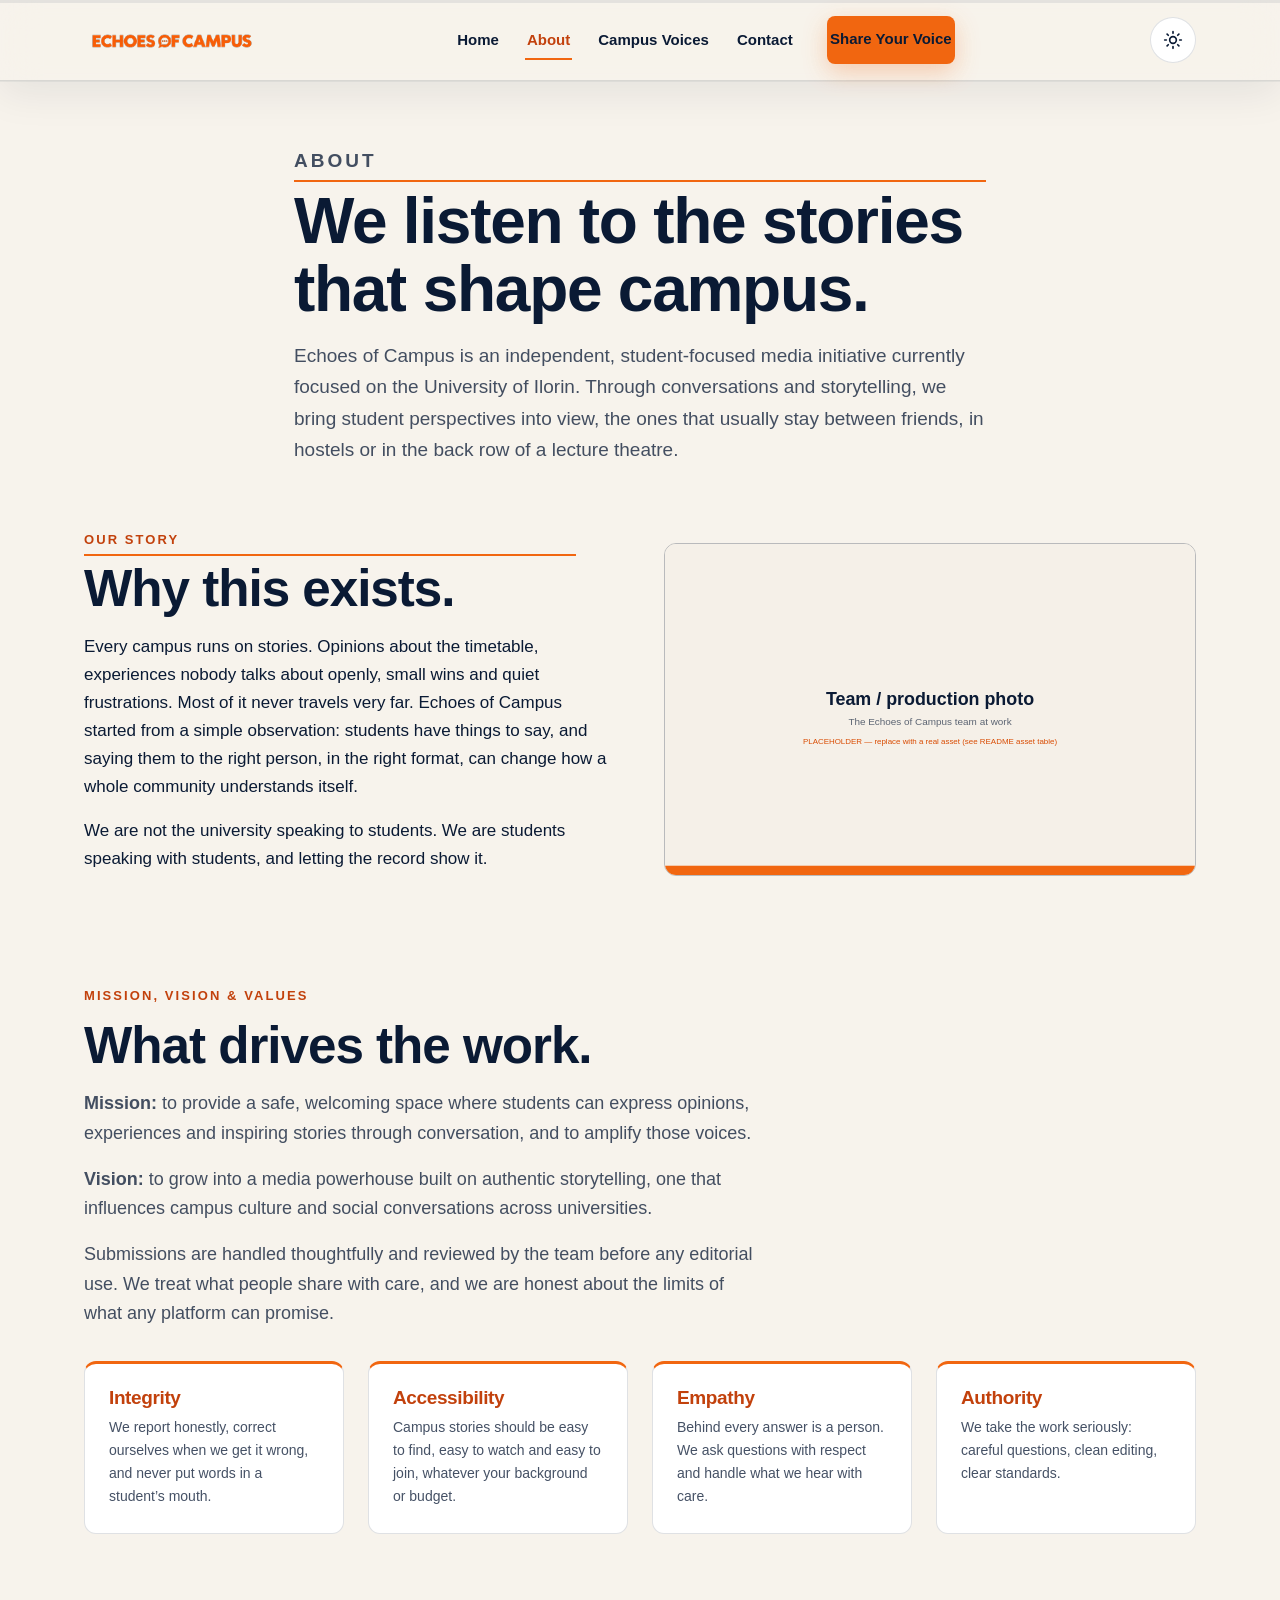
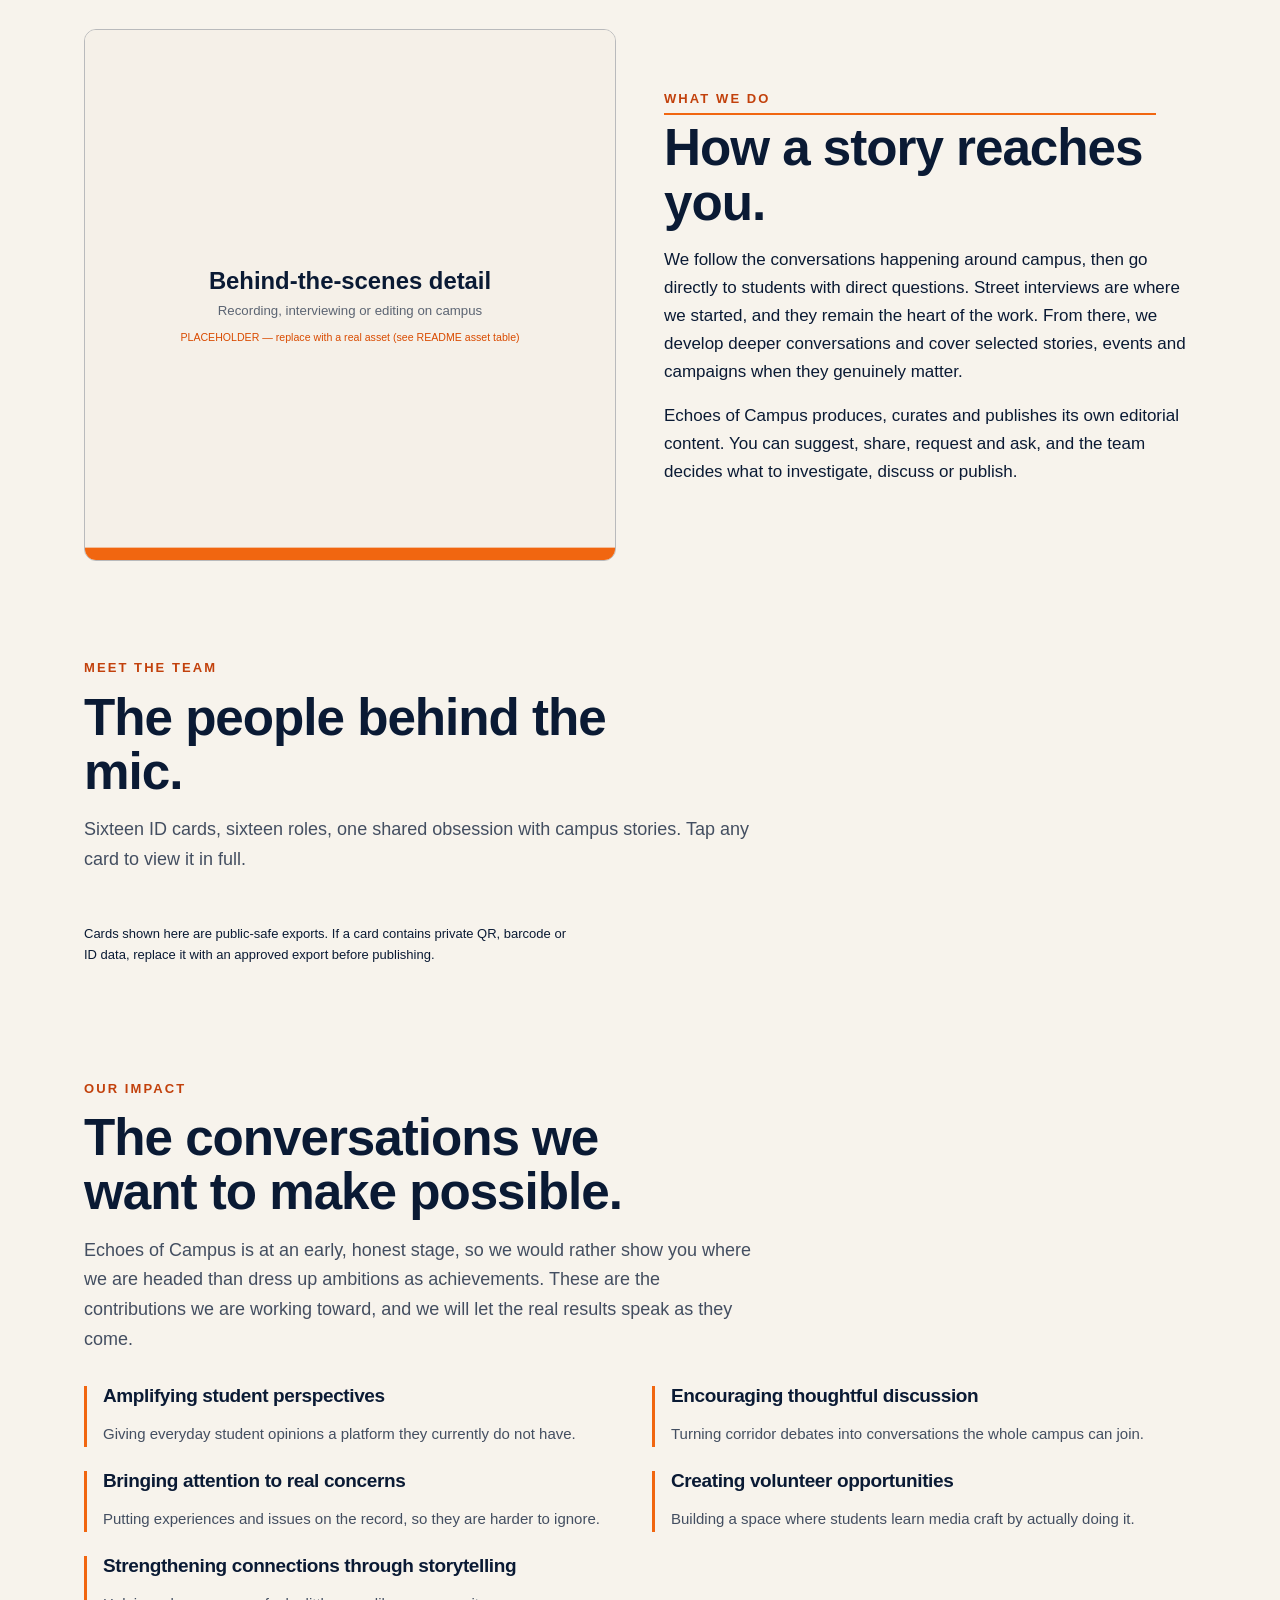
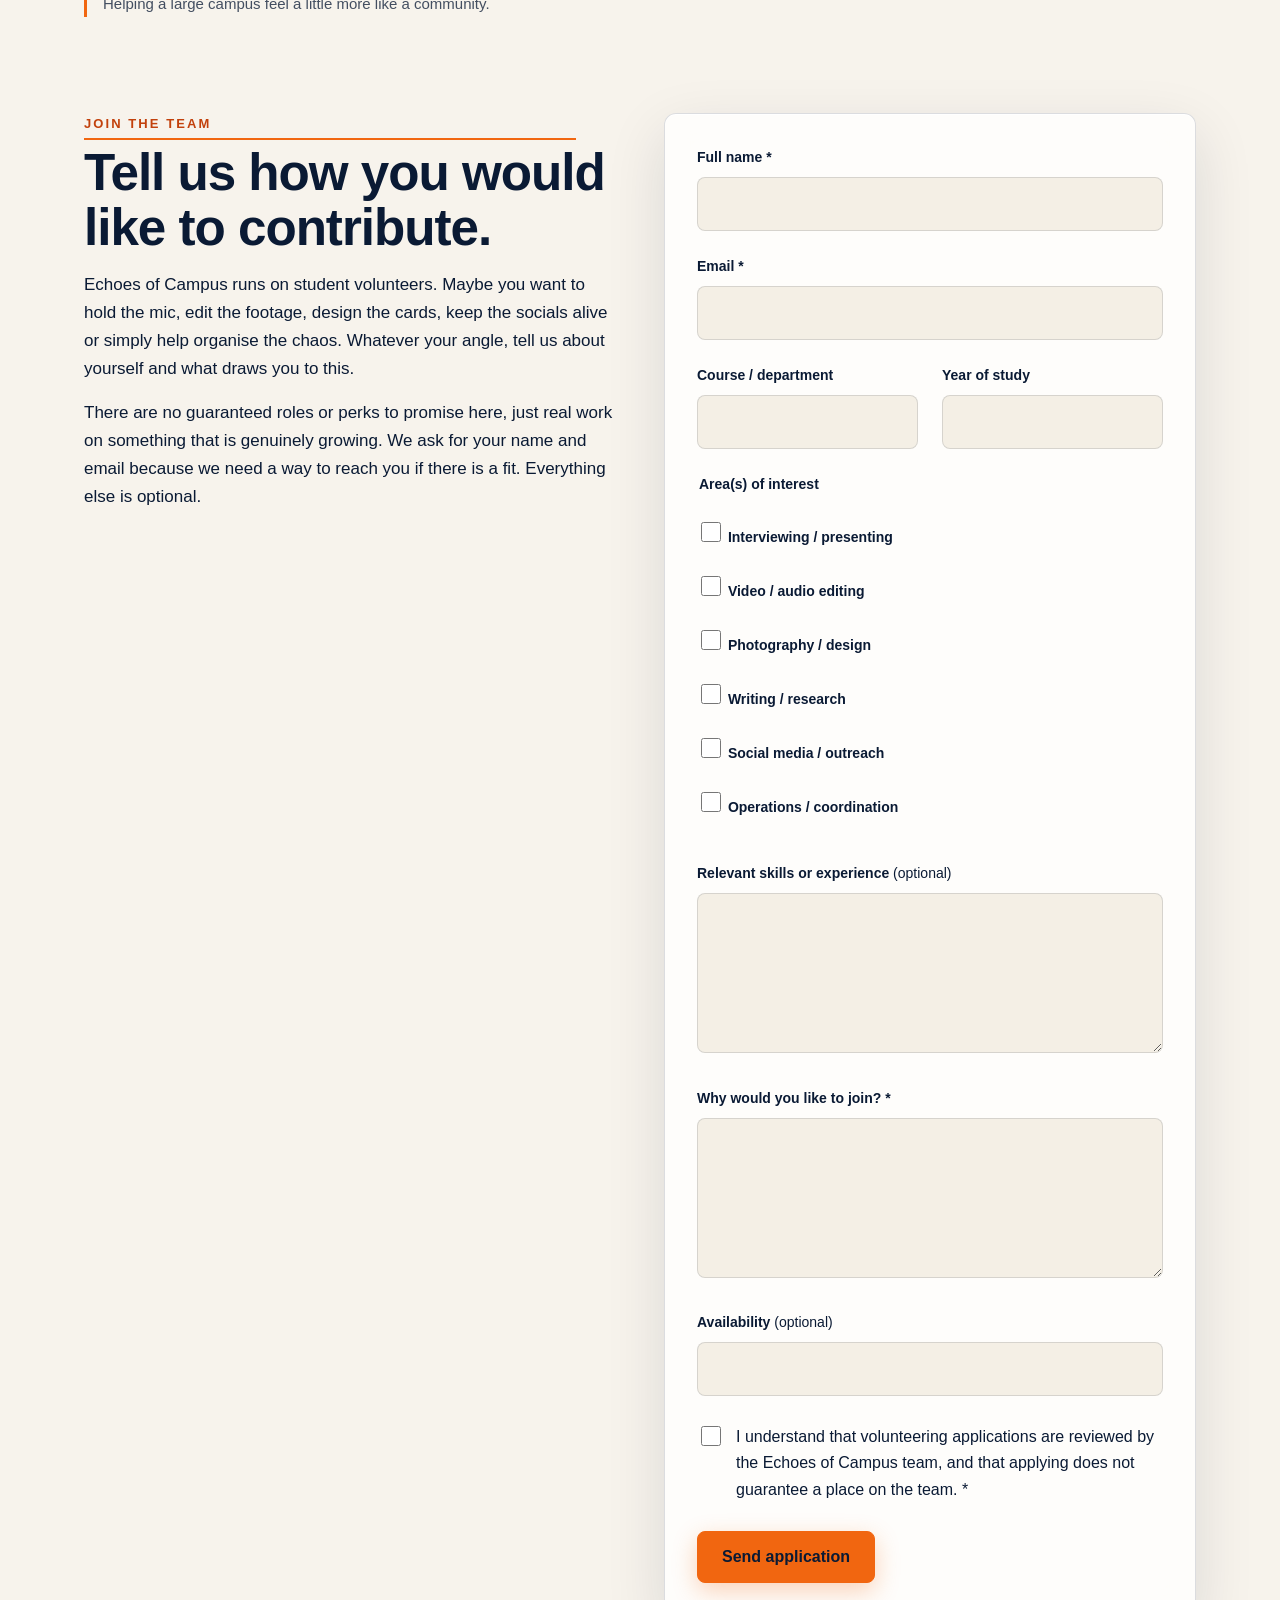
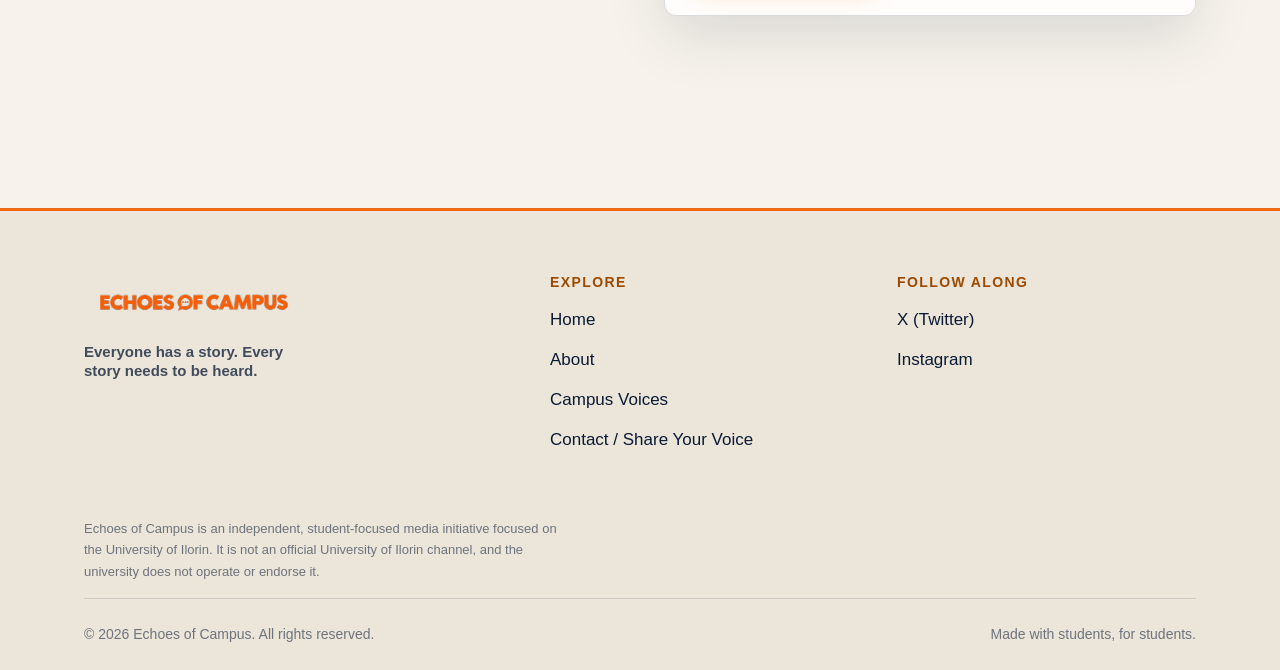
==== commit 17b82e8b: "Add canonical URLs, structured data, Open Graph cards, llms.txt and AI crawler rules" ====
--- a/about.html
+++ b/about.html
@@ -7,11 +7,51 @@
   <link rel="stylesheet" href="css/style.css">
   <title>About — Echoes of Campus</title>
   <meta name="description" content="Who is behind Echoes of Campus: an independent, student-focused media initiative listening to University of Ilorin students. Meet the team, our mission and how to join.">
+  <link rel="canonical" href="https://eoc001.github.io/Echoes-of-campus-Landing-page/about.html">
+  <meta property="og:title" content="About — Echoes of Campus">
+  <meta property="og:description" content="Who is behind Echoes of Campus: an independent, student-focused media initiative listening to University of Ilorin students. Meet the team, our mission and how to join.">
+  <meta property="og:type" content="website">
+  <meta property="og:url" content="https://eoc001.github.io/Echoes-of-campus-Landing-page/about.html">
+  <meta property="og:site_name" content="Echoes of Campus">
+  <meta property="og:locale" content="en_US">
+  <meta property="og:image" content="https://eoc001.github.io/Echoes-of-campus-Landing-page/assets/images/shared/og-cover.png">
+  <meta property="og:image:width" content="1200">
+  <meta property="og:image:height" content="630">
+  <meta property="og:image:alt" content="Echoes of Campus — Everyone has a story. Every story needs to be heard.">
+  <meta name="twitter:card" content="summary_large_image">
+  <meta name="twitter:title" content="About — Echoes of Campus">
+  <meta name="twitter:description" content="Who is behind Echoes of Campus: an independent, student-focused media initiative listening to University of Ilorin students.">
+  <meta name="twitter:image" content="https://eoc001.github.io/Echoes-of-campus-Landing-page/assets/images/shared/og-cover.png">
+  <meta name="twitter:image:alt" content="Echoes of Campus social preview">
   <meta name="theme-color" content="#0A1A34">
+  <script type="application/ld+json">
+  {
+    "@context": "https://schema.org",
+    "@type": "WebPage",
+    "name": "About — Echoes of Campus",
+    "url": "https://eoc001.github.io/Echoes-of-campus-Landing-page/about.html",
+    "description": "Who is behind Echoes of Campus: an independent, student-focused media initiative listening to University of Ilorin students. Meet the team, our mission and how to join.",
+    "isPartOf": { "@id": "https://eoc001.github.io/Echoes-of-campus-Landing-page/#website" },
+    "about": { "@id": "https://eoc001.github.io/Echoes-of-campus-Landing-page/#organization" },
+    "inLanguage": "en"
+  }
+  </script>
   <script>/* set theme before first paint: saved choice > system > dark */
   (function(){try{var t=localStorage.getItem('eoc-theme');if(!t)t=window.matchMedia('(prefers-color-scheme: light)').matches?'light':'dark';document.documentElement.setAttribute('data-theme',t)}catch(e){document.documentElement.setAttribute('data-theme','dark')}})();</script>
+<!-- Google Tag Manager -->
+<script async src="https://www.googletagmanager.com/gtm.js?id=GTM-NK4RFB3G"></script>
+<script>
+  window.dataLayer = window.dataLayer || [];
+  function gtag(){dataLayer.push(arguments);}
+  gtag('js', new Date());
+</script>
+<!-- End Google Tag Manager -->
 </head>
 <body>
+<!-- Google Tag Manager (noscript) -->
+<noscript><iframe src="https://www.googletagmanager.com/ns.html?id=GTM-NK4RFB3G"
+height="0" width="0" style="display:none;visibility:hidden"></iframe></noscript>
+<!-- End Google Tag Manager (noscript) -->
 
 <a class="skip-link" href="#main">Skip to content</a>
 <header class="site-header">
--- a/css/style.css
+++ b/css/style.css
@@ -185,7 +185,6 @@
 }
 .form-notice--success { background: rgba(241, 102, 16, 0.14); border: 1px solid var(--orange); }
 .form-notice--error { background: rgba(217, 75, 0, 0.16); border: 1px solid var(--orange-deep); }
-.form-notice--config { background: rgba(245, 240, 232, 0.06); border: 1px dashed var(--line-strong); }
 .hp-field { position: absolute; left: -9999px; width: 1px; height: 1px; overflow: hidden; }
 
 /* ── 4. Header / footer ──────────────────────────────────── */
@@ -710,7 +709,6 @@
 }
 [data-theme="light"] .scroll-top { background: rgba(255, 255, 255, 0.88); }
 [data-theme="light"] .scroll-progress { background: rgba(10, 26, 52, 0.08); }
-[data-theme="light"] .form-notice--config { background: rgba(10, 26, 52, 0.05); }
 [data-theme="light"] .field select { color-scheme: light; }
 
 /* hero: drop the navy radial, keep warm orange glows */
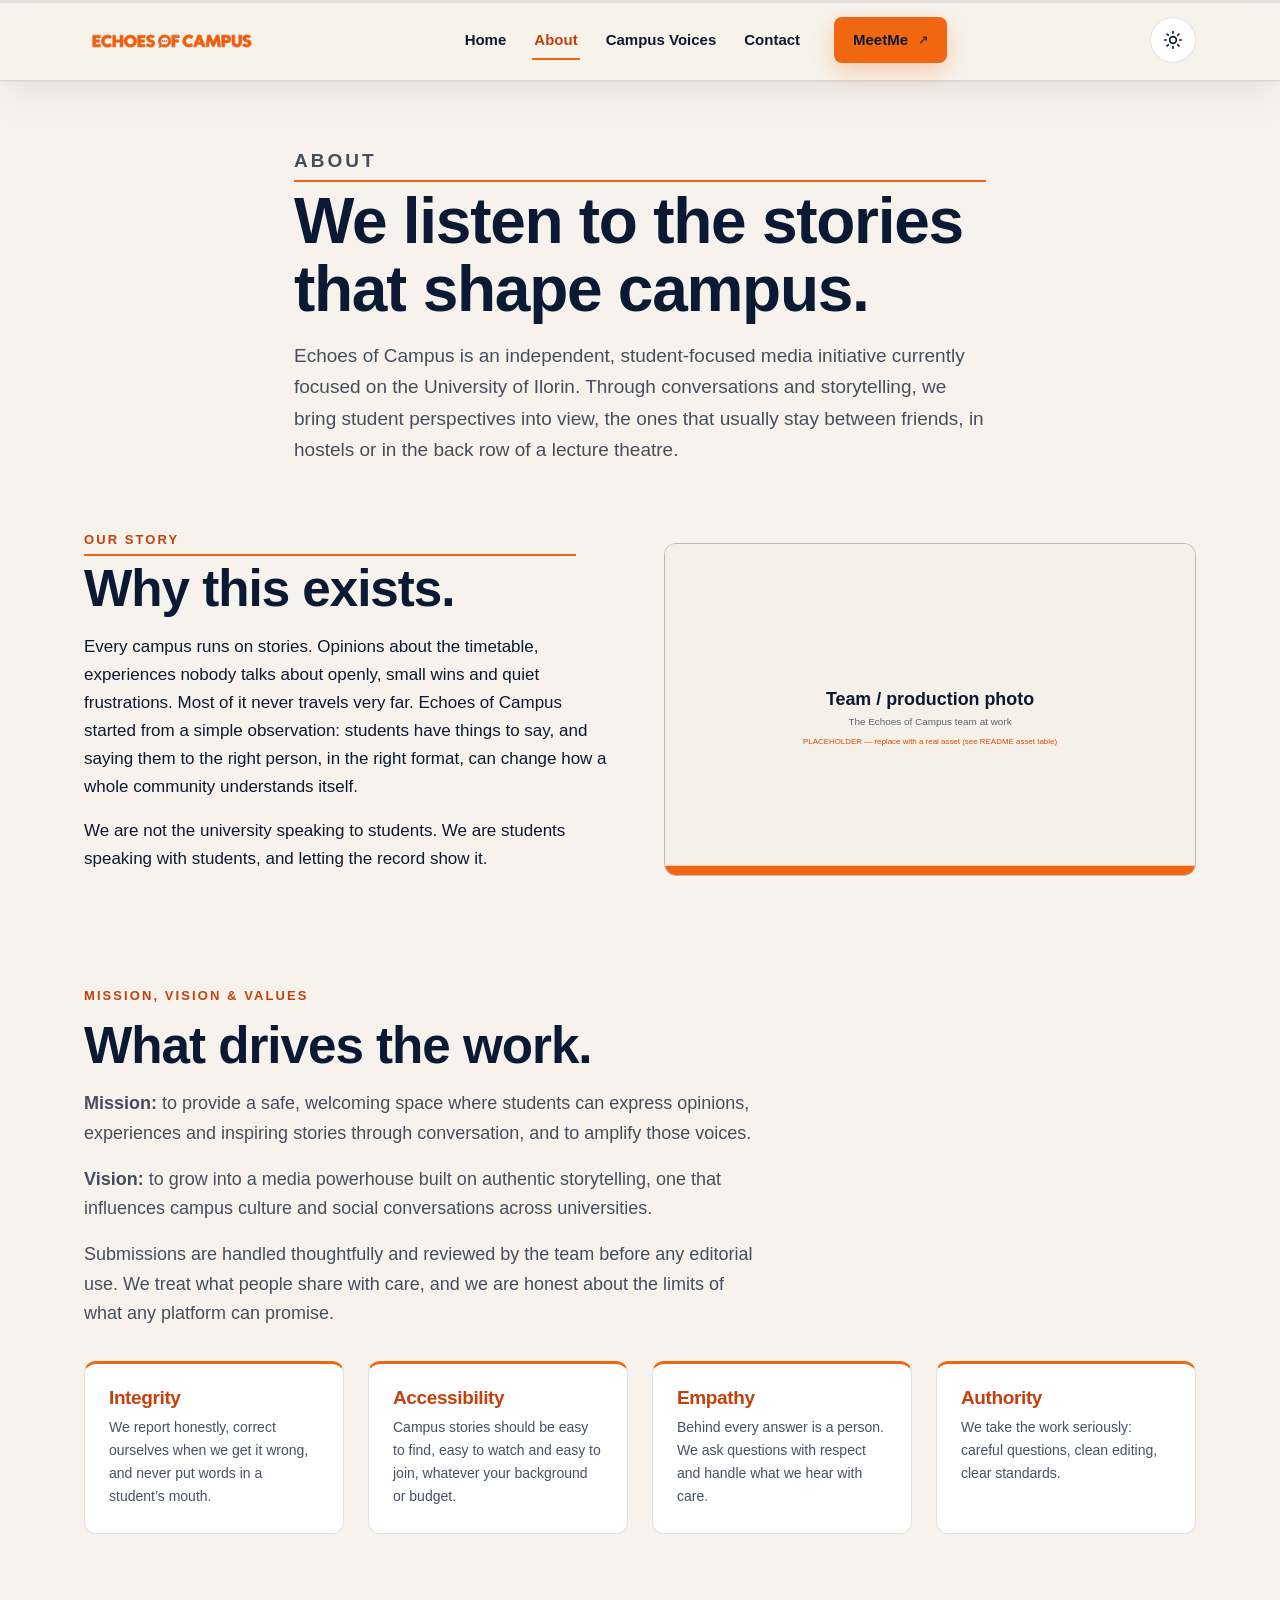
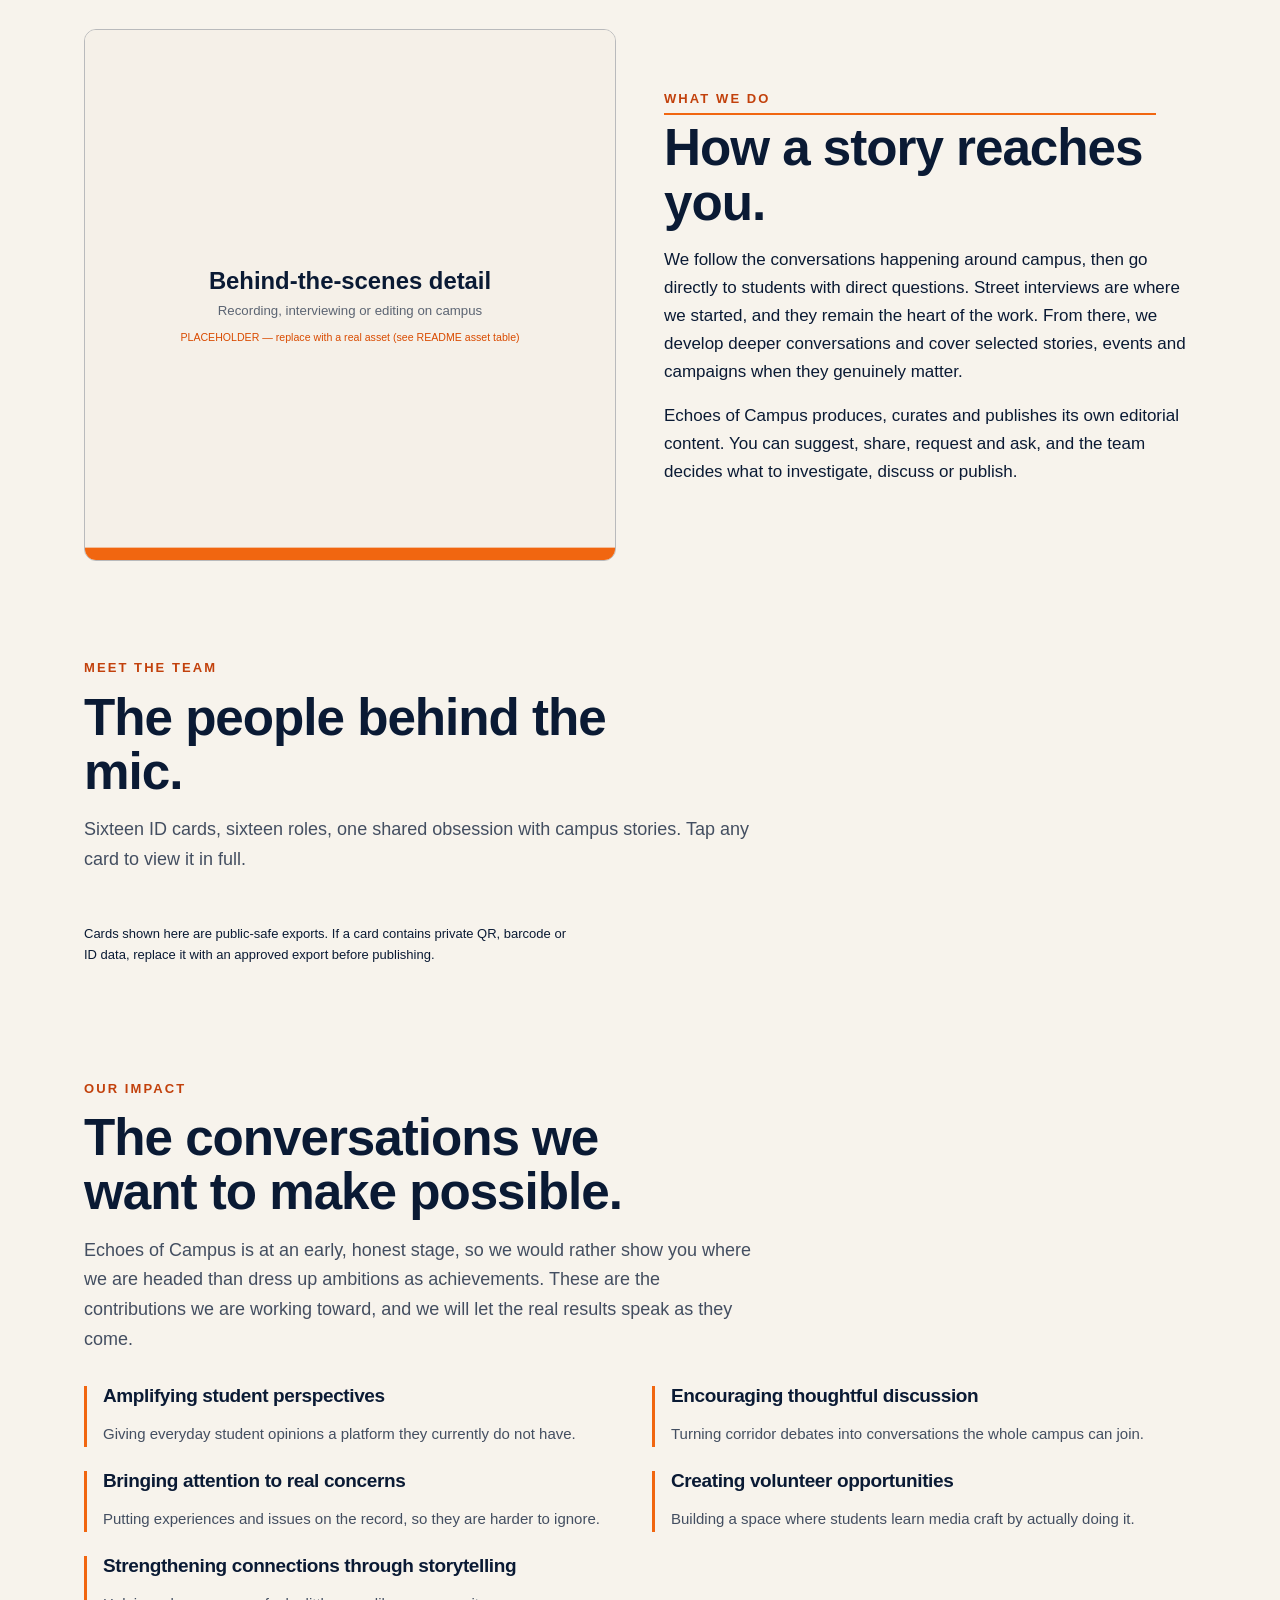
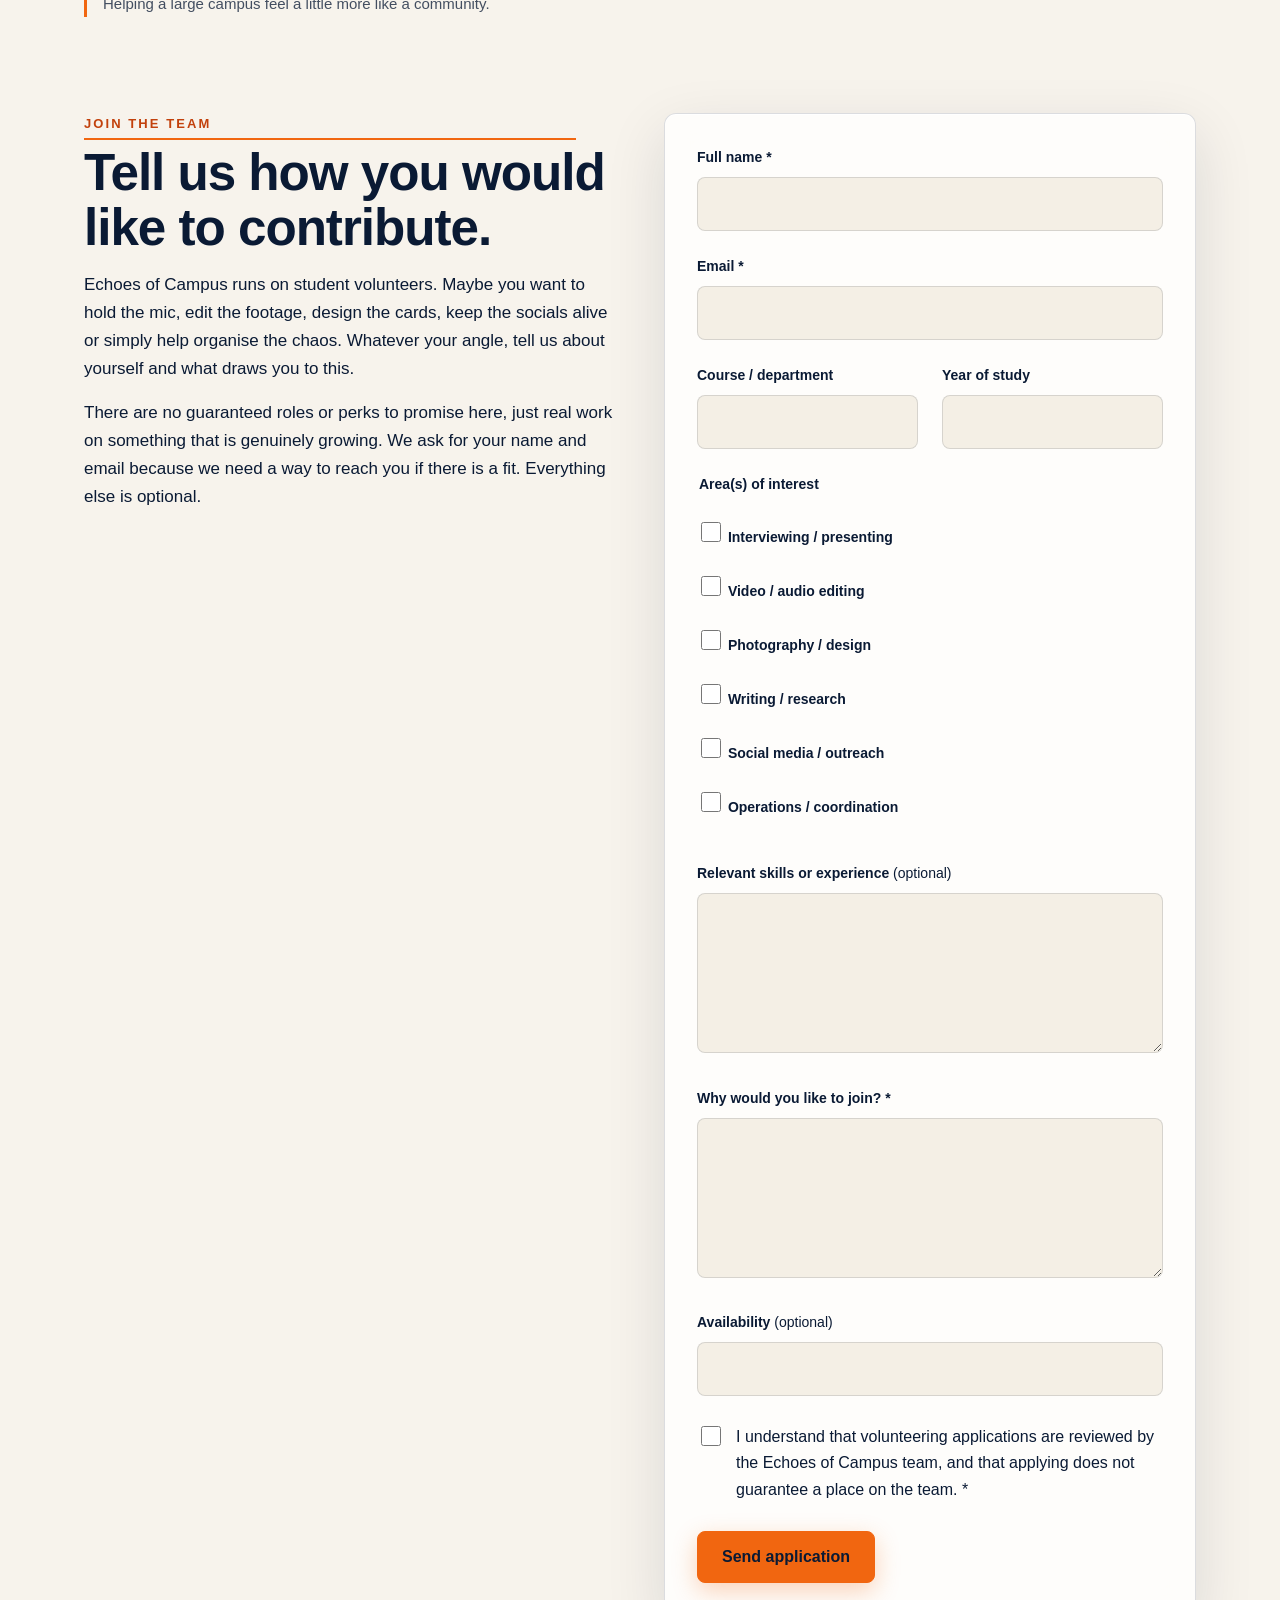
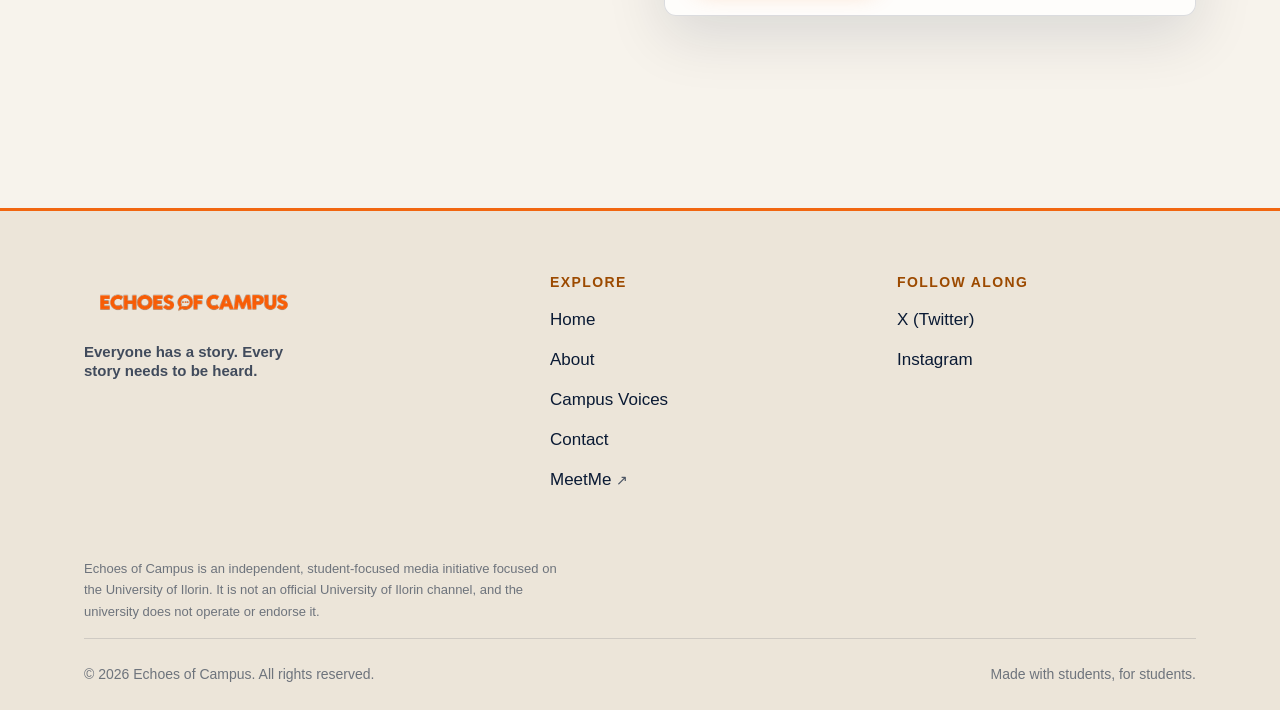
==== commit fed5cd9b: "Add MeetMe as nav CTA and replace homepage promo section - Top nav (all pages): replace Share Your V" ====
--- a/about.html
+++ b/about.html
@@ -65,7 +65,7 @@
         <li><a href="about.html" aria-current="page">About</a></li>
         <li><a href="campus-voices.html">Campus Voices</a></li>
         <li><a href="contact.html">Contact</a></li>
-        <li class="nav-cta"><a class="btn btn--primary btn--compact" href="contact.html">Share Your Voice</a></li>
+        <li class="nav-cta"><a class="btn btn--primary btn--compact is-external" href="https://meet-me-three-beta.vercel.app/" target="_blank" rel="noopener noreferrer" aria-label="MeetMe (opens in a new tab)">MeetMe</a></li>
       </ul>
     </nav>
     <div class="header-actions">
@@ -92,7 +92,7 @@
       <li><a href="campus-voices.html">Campus Voices</a></li>
       <li><a href="contact.html">Contact</a></li>
     </ul>
-    <a class="btn btn--primary" href="contact.html">Share Your Voice</a>
+    <a class="btn btn--primary is-external" href="https://meet-me-three-beta.vercel.app/" target="_blank" rel="noopener noreferrer" aria-label="MeetMe (opens in a new tab)">MeetMe</a>
   </nav>
 </header>
 
@@ -265,7 +265,8 @@
           <li><a href="index.html">Home</a></li>
           <li><a href="about.html">About</a></li>
           <li><a href="campus-voices.html">Campus Voices</a></li>
-          <li><a href="contact.html">Contact / Share Your Voice</a></li>
+          <li><a href="contact.html">Contact</a></li>
+          <li><a class="is-external" href="https://meet-me-three-beta.vercel.app/" target="_blank" rel="noopener noreferrer" aria-label="MeetMe (opens in a new tab)">MeetMe</a></li>
         </ul>
       </nav>
       <div>
--- a/css/style.css
+++ b/css/style.css
@@ -209,6 +209,15 @@
 .main-nav a:hover { color: var(--orange-bright); border-bottom-color: var(--orange); }
 .main-nav a[aria-current="page"] { color: var(--orange-bright); border-bottom-color: var(--orange); }
 .nav-cta { margin-left: var(--sp-2); }
+/* `.main-nav a` (0-1-1) out-specifies `.btn`/`.btn--compact` (0-1-0) and
+   `.main-nav a:hover` (0-2-1) out-specifies `.btn--primary:hover` (0-2-0),
+   which squashed the nav CTA and stole its hover colour. Scope overrides
+   so the MeetMe button renders as a proper orange button. */
+.main-nav .nav-cta .btn { padding: 0 18px; border-bottom-width: 1px; }
+.main-nav .nav-cta .btn:hover,
+.main-nav .nav-cta .btn:focus-visible {
+  color: var(--ink); border-bottom-color: transparent;
+}
 .nav-toggle {
   display: none; width: 48px; height: 48px;
   background: var(--surface); border: 1px solid var(--line); border-radius: var(--radius-s);
@@ -433,20 +442,102 @@
 .coverage-item h3 { font-size: 20px; }
 .coverage-item p { font-size: 15px; color: var(--text-dim); margin: 0; }
 
-.cta-band {
-  background: var(--orange); color: var(--ink);
-  border-radius: var(--radius-m); padding: var(--sp-16) var(--sp-12);
-  position: relative; overflow: hidden;
-}
-.cta-band::after {
-  content: ''; position: absolute; right: -70px; top: -70px;
-  width: 240px; height: 240px; border-radius: 50%;
-  border: 34px solid rgba(10, 26, 52, 0.12);
-}
-.cta-band h2 { font-size: clamp(26px, 3.4vw, 44px); color: var(--ink); }
-.cta-band p { color: rgba(10, 26, 52, 0.82); max-width: 60ch; }
-.cta-band .btn--primary { background: var(--ink); color: var(--cream); border-color: var(--ink); margin-top: var(--sp-2); position: relative; z-index: 1; }
-.cta-band .btn--primary:hover { background: var(--surface-2); border-color: var(--surface-2); transform: translateY(-2px); }
+/* ── MeetMe promotional band (split layout) ────────────────── */
+.meetme-band {
+  position: relative;
+  display: grid; grid-template-columns: 1.05fr 1fr;
+  gap: var(--sp-12); align-items: center;
+  overflow: hidden;
+  background:
+    radial-gradient(circle at 88% 12%, rgba(241, 102, 16, 0.16), transparent 52%),
+    var(--surface);
+  border: 1px solid var(--line);
+  border-radius: var(--radius-m);
+  padding: var(--sp-16) var(--sp-12);
+}
+/* orange accent rail down the left edge, echoing the old CTA band */
+.meetme-band::before {
+  content: ''; position: absolute; left: 0; top: 0; bottom: 0; width: 6px;
+  background: linear-gradient(180deg, var(--orange-deep), var(--orange), var(--orange-bright));
+}
+.meetme-band__copy { position: relative; z-index: 1; }
+.meetme-band h2 { font-size: clamp(28px, 3.6vw, 46px); max-width: 15ch; }
+.meetme-band__text { font-size: 17px; line-height: 1.62; color: var(--text-dim); max-width: 46ch; }
+.meetme-band__actions {
+  display: flex; align-items: center; gap: var(--sp-4);
+  flex-wrap: wrap; margin-top: var(--sp-6);
+}
+.meetme-band__note { font-size: 13px; color: var(--text-faint); }
+
+/* Visual preview of the MeetMe interface — pure CSS, no image assets.
+   Colours are MeetMe's own tokens (near-black, ivory, gold) so the panel
+   reads as a genuine screenshot while the surrounding band stays EOC. */
+.meetme-band__preview { position: relative; z-index: 1; }
+.mm-shot {
+  background: #0C0C0E;
+  border: 1px solid rgba(240, 230, 210, 0.10);
+  border-radius: 18px;
+  padding: 16px 16px 12px;
+  box-shadow: 0 30px 70px rgba(2, 6, 16, 0.55),
+              0 0 0 1px rgba(212, 168, 87, 0.16);   /* subtle MeetMe-gold ring */
+  transform: rotate(-0.6deg);
+}
+.mm-shot__top { display: flex; align-items: center; gap: 9px; margin-bottom: 13px; }
+.mm-logo {
+  width: 20px; height: 20px; flex: none;
+  display: grid; grid-template-columns: 1fr 1fr; grid-template-rows: 1fr 1fr; gap: 2px;
+}
+.mm-logo i { display: block; transform: skewX(-14deg); border-radius: 1px; }
+.mm-logo i:nth-child(1) { background: #E8C04A; }
+.mm-logo i:nth-child(2) { background: #D9A63C; }
+.mm-logo i:nth-child(3) { background: #F0CF6A; }
+.mm-logo i:nth-child(4) { background: #C9962E; }
+.mm-word {
+  font-family: Georgia, 'Times New Roman', serif;
+  font-size: 15px; font-weight: 600; color: #F0E6D2; letter-spacing: 0.01em;
+}
+.mm-pill {
+  margin-left: auto; width: 24px; height: 24px; border-radius: 50%;
+  background: #141417; border: 1px solid rgba(240, 230, 210, 0.10);
+}
+.mm-switch {
+  display: flex; gap: 4px; background: #141417; border-radius: 12px;
+  padding: 4px; margin-bottom: 12px;
+}
+.mm-switch__opt {
+  flex: 1; text-align: center; padding: 8px 0; border-radius: 9px;
+  font-size: 11px; font-weight: 600; letter-spacing: 0.06em; text-transform: uppercase;
+  color: #8A8578;
+}
+.mm-switch__opt.is-on { background: rgba(212, 168, 87, 0.14); color: #E8C878; }
+.mm-card {
+  background: #17171B; border: 1px solid rgba(240, 230, 210, 0.07);
+  border-radius: 14px; padding: 13px 14px 11px; margin-bottom: 10px;
+}
+.mm-card--quiet { opacity: 0.6; }
+.mm-card__head { display: flex; justify-content: space-between; gap: 8px; margin-bottom: 7px; }
+.mm-card__who { font-size: 11px; letter-spacing: 0.06em; color: #8A8578; font-weight: 500; }
+.mm-card__when { font-size: 10px; color: #5C584F; }
+.mm-card__body { font-size: 13.5px; line-height: 1.5; color: #F0E6D2; margin: 0; max-width: none; }
+.mm-card__foot { display: flex; gap: 14px; margin-top: 9px; flex-wrap: wrap; }
+.mm-act { font-size: 10.5px; color: #5C584F; }
+.mm-act.is-gold { color: #C99A4E; }
+.mm-nav {
+  display: flex; justify-content: center; gap: 18px;
+  padding-top: 10px; border-top: 1px solid rgba(240, 230, 210, 0.07);
+}
+.mm-nav span { width: 16px; height: 3px; border-radius: 3px; background: rgba(240, 230, 210, 0.14); }
+.mm-nav span.is-on { background: #D4A857; }
+
+/* ── External-link indicator (MeetMe) ─────────────────────── */
+.is-external::after {
+  content: '\2197';
+  display: inline-block; font-size: 0.82em; line-height: 1;
+  opacity: 0.72;
+  transition: transform 0.25s var(--ease-out), opacity 0.25s ease;
+}
+a.is-external:not(.btn)::after { margin-left: 5px; }
+a.is-external:hover::after { transform: translate(2px, -2px); opacity: 1; }
 
 .join-teaser {
   display: grid; grid-template-columns: 1.4fr 1fr; gap: var(--sp-8); align-items: center;
@@ -587,9 +678,6 @@
 }
 .hero:hover .hero__glow { opacity: 1; }
 
-/* 9. CTA decorative circle scroll rotation */
-.cta-band::after { transform: rotate(var(--cta-rot, 0deg)); transition: transform 0.1s linear; }
-
 /* 10. Parallax layers */
 .parallax-slow { will-change: transform; }
 
@@ -618,6 +706,7 @@
   .hero__grid { grid-template-columns: 1fr; gap: var(--sp-8); }
   .hero__media .photo-float { right: 12px; bottom: -20px; }
   .two-col, .join-teaser { grid-template-columns: 1fr; }
+  .meetme-band { grid-template-columns: 1fr; gap: var(--sp-8); padding: var(--sp-12) var(--sp-8); }
   .voices-grid { grid-template-columns: repeat(2, 1fr); }
   .story-card--featured { flex-direction: column; }
   .coverage-list { grid-template-columns: repeat(2, 1fr); }
@@ -640,7 +729,8 @@
   .team-grid { grid-template-columns: repeat(2, 1fr); gap: var(--sp-4); }
   .values-grid, .impact-grid, .form-grid-2 { grid-template-columns: 1fr; }
   .footer-top { grid-template-columns: 1fr; gap: var(--sp-8); padding-block: var(--sp-12); }
-  .cta-band { padding: var(--sp-8) var(--sp-6); }
+  .meetme-band { padding: var(--sp-8) var(--sp-6); gap: var(--sp-6); }
+  .meetme-band__actions .btn { flex: 1 1 100%; }
   .team-modal__dialog { grid-template-columns: 1fr; padding-top: var(--sp-12); }
   .coverage-list { grid-template-columns: 1fr; }
 }
@@ -721,13 +811,6 @@
   box-shadow: 0 16px 44px rgba(10, 26, 52, 0.28);
 }
 
-/* CTA button: stays brand-ink (dark) on the orange band → needs light text;
-   on hover it becomes the light surface, so the text flips back to ink */
-[data-theme="light"] .cta-band .btn--primary { color: var(--on-ink); }
-[data-theme="light"] .cta-band .btn--primary:hover {
-  background: var(--surface-2); border-color: var(--surface-2); color: var(--ink);
-}
-
 /* smooth theme cross-fade — added briefly by JS on toggle only
    (so prefers-reduced-motion and in-flight reveals are untouched) */
 html.theme-transitioning,
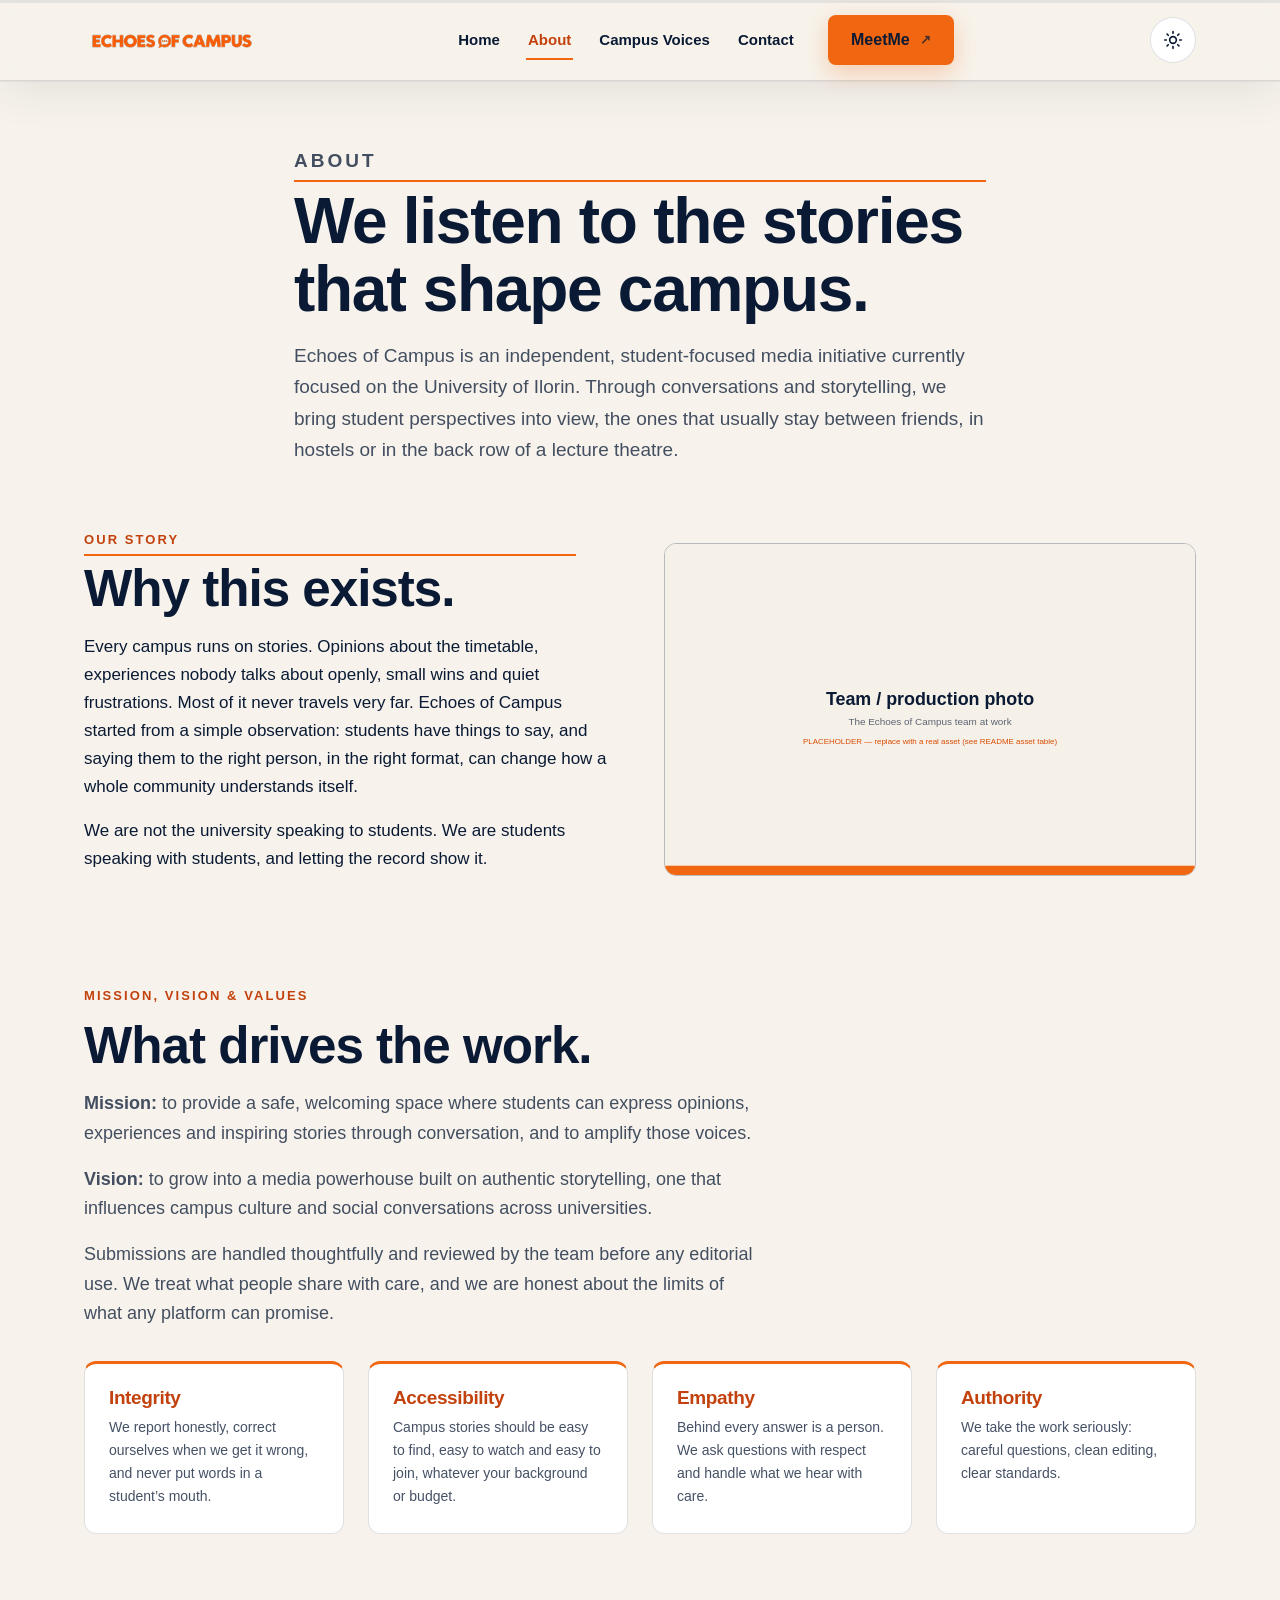
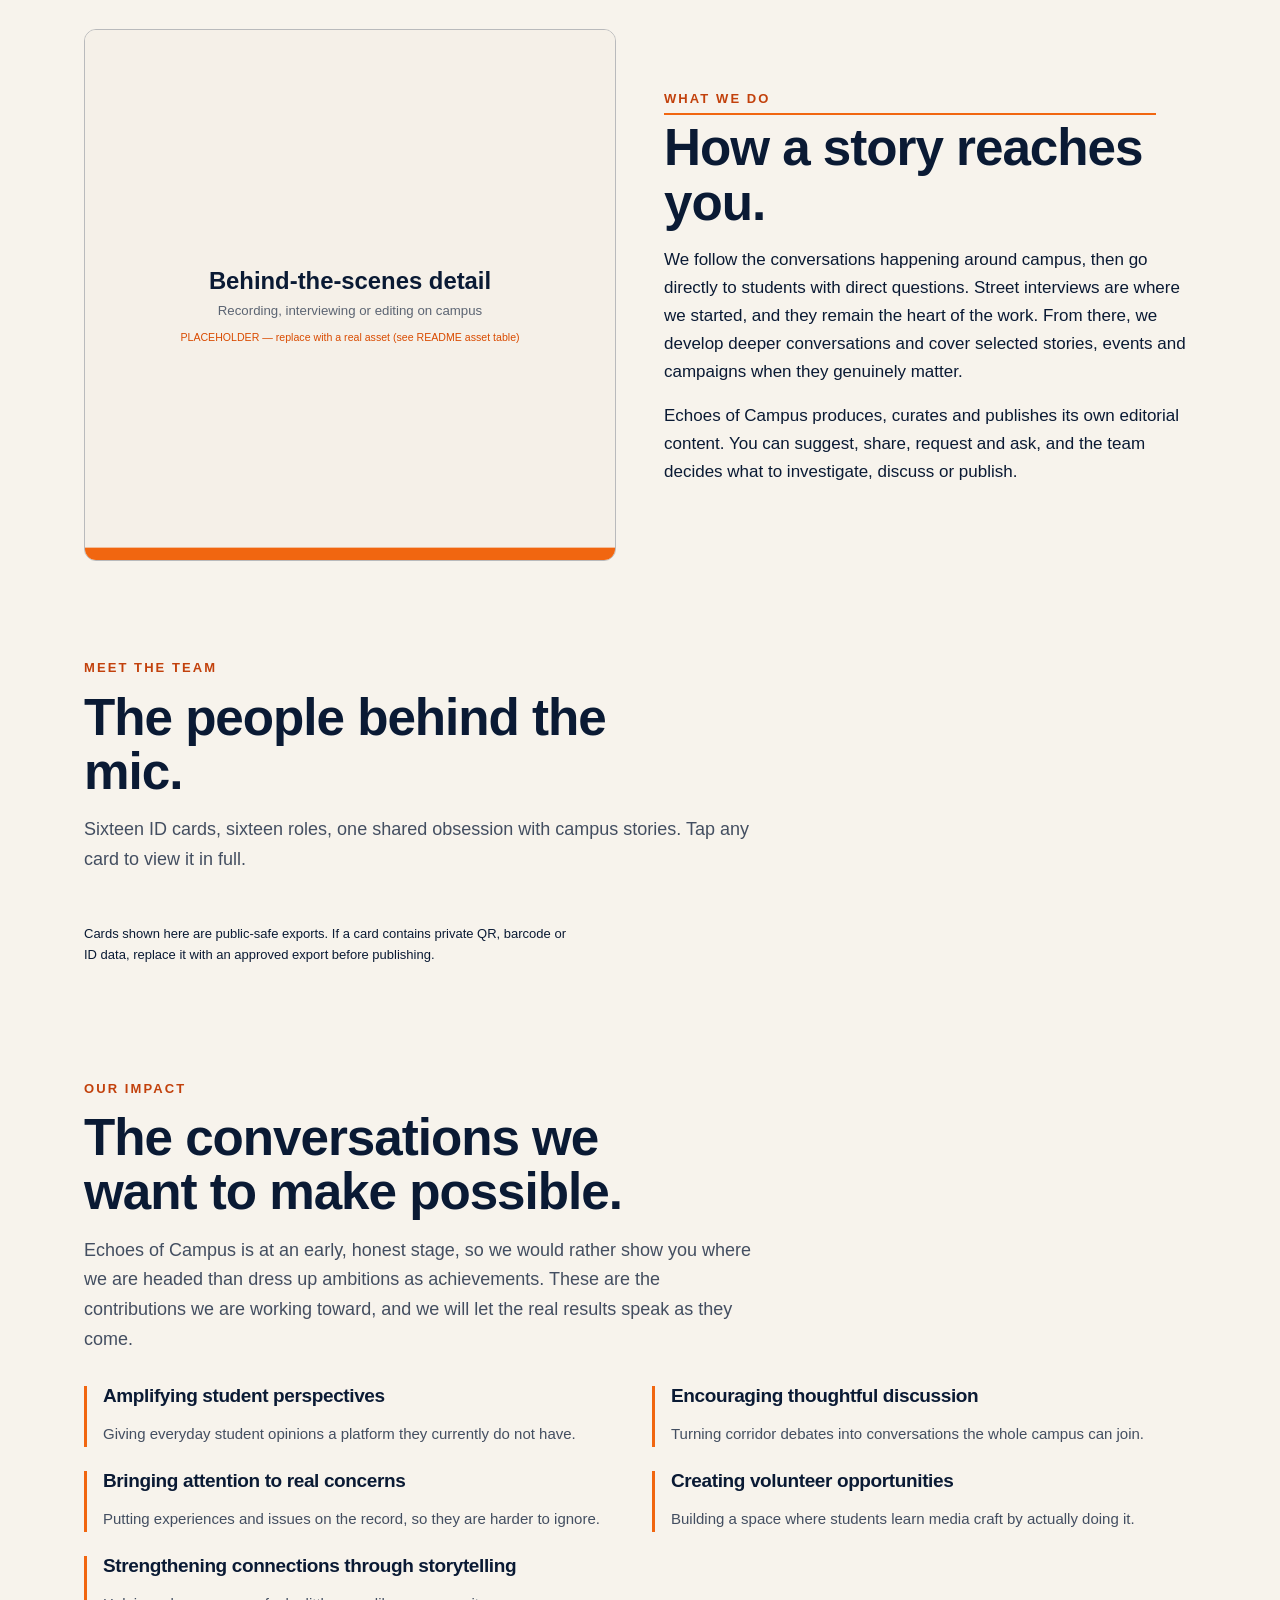
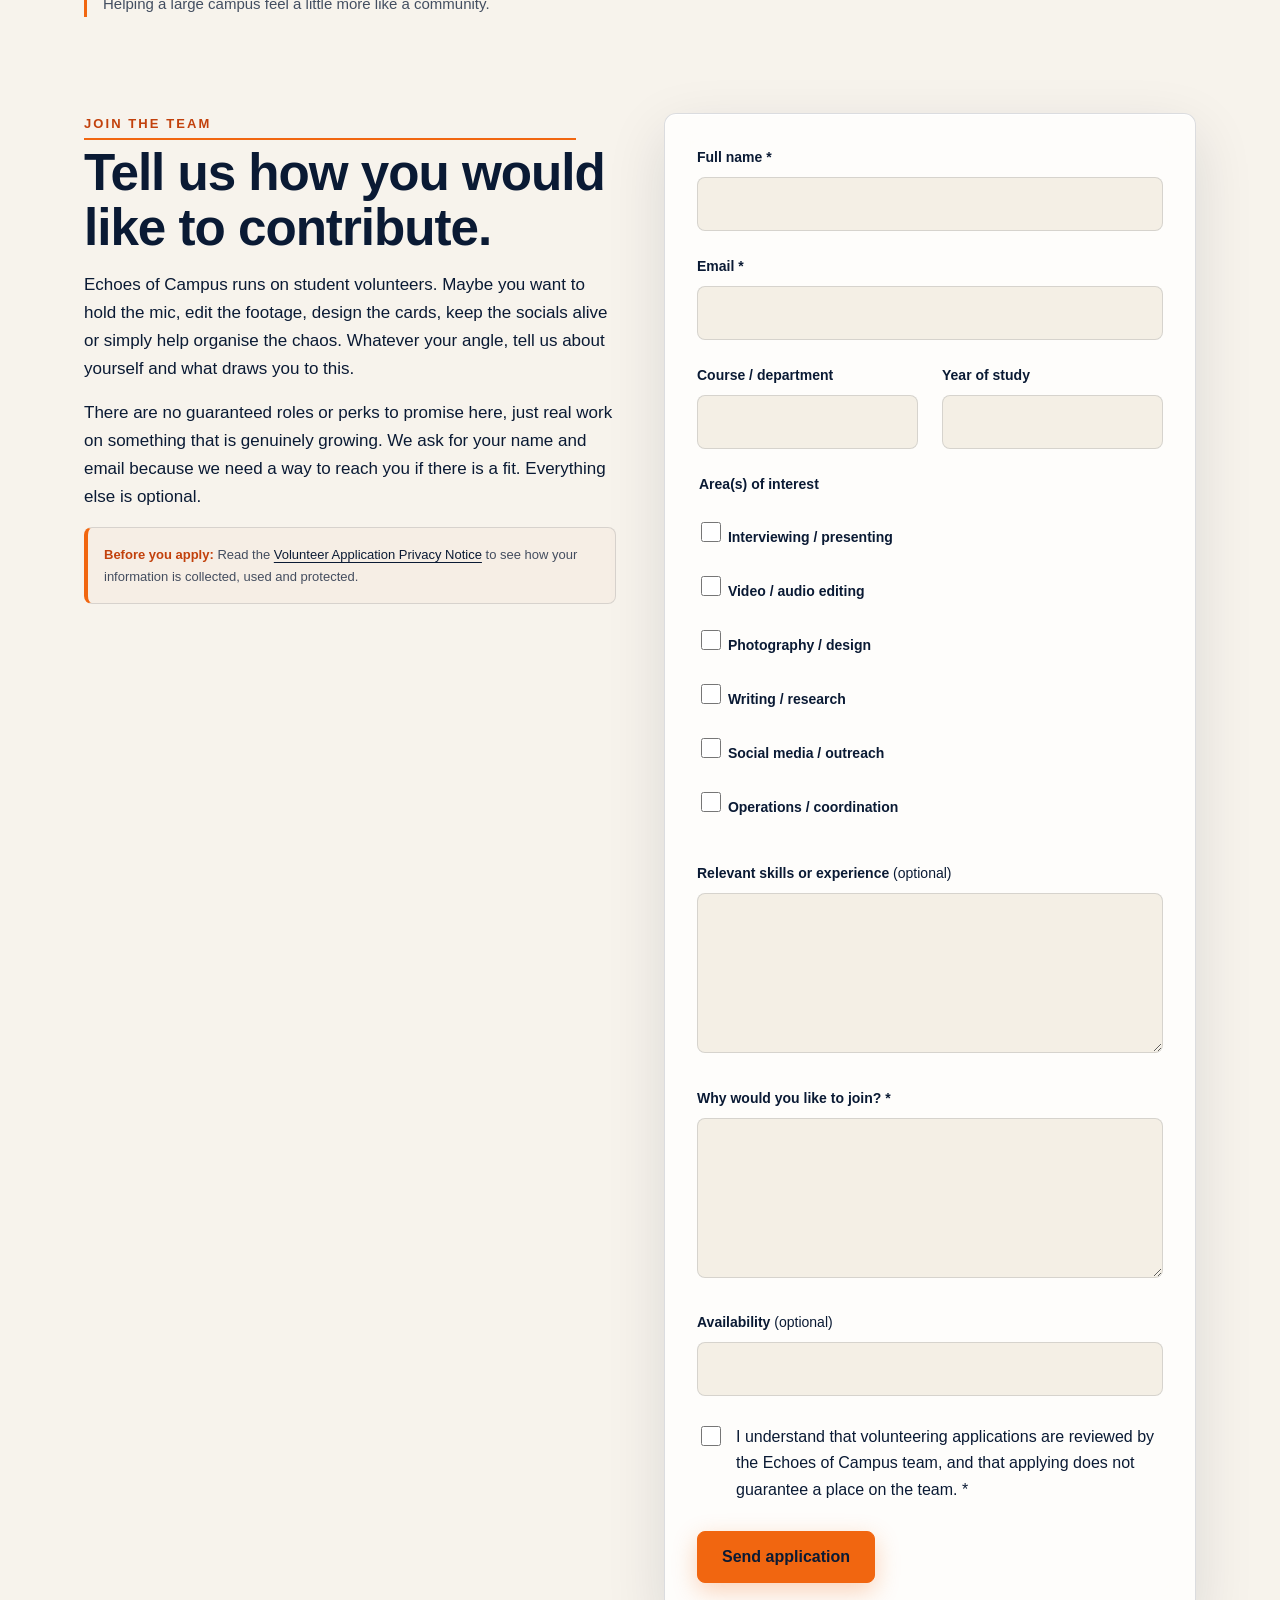
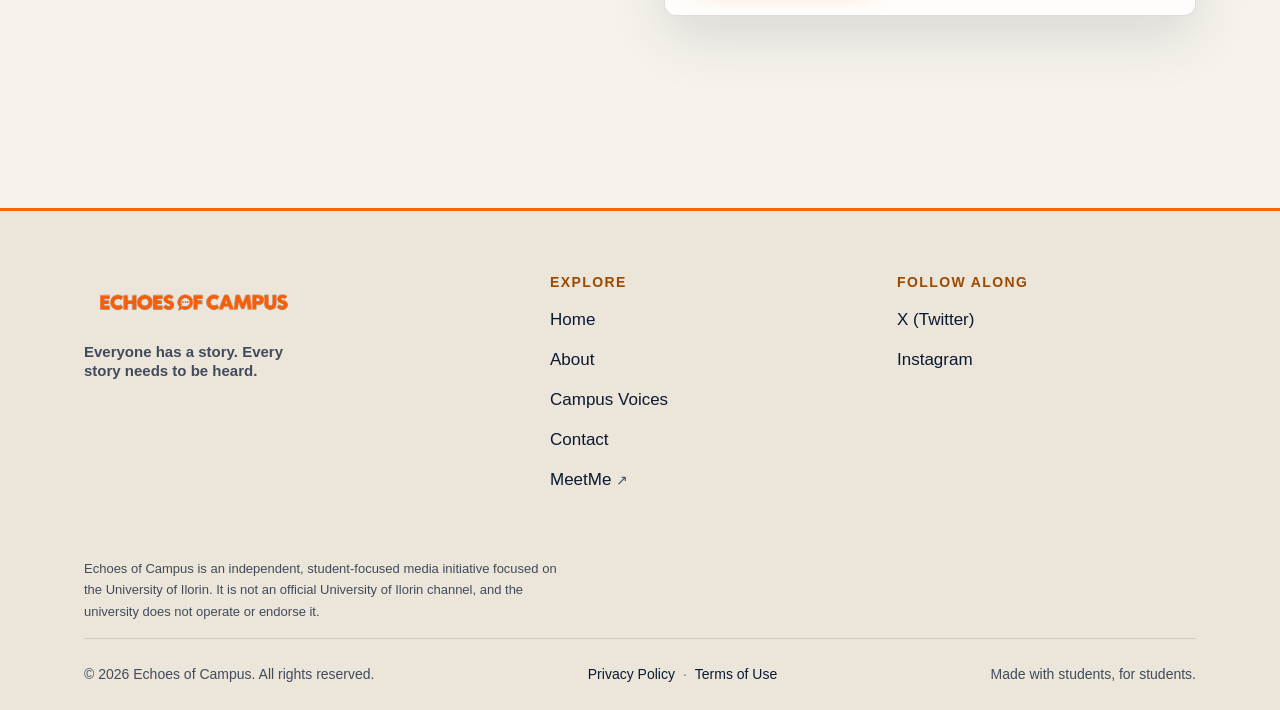
==== commit 2e0cfeef: "Add public legal pages and update site URLs to Vercel - Add Privacy Policy, Terms of Use, and contac" ====
--- a/about.html
+++ b/about.html
@@ -7,21 +7,21 @@
   <link rel="stylesheet" href="css/style.css">
   <title>About — Echoes of Campus</title>
   <meta name="description" content="Who is behind Echoes of Campus: an independent, student-focused media initiative listening to University of Ilorin students. Meet the team, our mission and how to join.">
-  <link rel="canonical" href="https://eoc001.github.io/Echoes-of-campus-Landing-page/about.html">
+  <link rel="canonical" href="https://echoesofcampus.vercel.app/about.html">
   <meta property="og:title" content="About — Echoes of Campus">
   <meta property="og:description" content="Who is behind Echoes of Campus: an independent, student-focused media initiative listening to University of Ilorin students. Meet the team, our mission and how to join.">
   <meta property="og:type" content="website">
-  <meta property="og:url" content="https://eoc001.github.io/Echoes-of-campus-Landing-page/about.html">
+  <meta property="og:url" content="https://echoesofcampus.vercel.app/about.html">
   <meta property="og:site_name" content="Echoes of Campus">
   <meta property="og:locale" content="en_US">
-  <meta property="og:image" content="https://eoc001.github.io/Echoes-of-campus-Landing-page/assets/images/shared/og-cover.png">
+  <meta property="og:image" content="https://echoesofcampus.vercel.app/assets/images/shared/og-cover.png">
   <meta property="og:image:width" content="1200">
   <meta property="og:image:height" content="630">
   <meta property="og:image:alt" content="Echoes of Campus — Everyone has a story. Every story needs to be heard.">
   <meta name="twitter:card" content="summary_large_image">
   <meta name="twitter:title" content="About — Echoes of Campus">
   <meta name="twitter:description" content="Who is behind Echoes of Campus: an independent, student-focused media initiative listening to University of Ilorin students.">
-  <meta name="twitter:image" content="https://eoc001.github.io/Echoes-of-campus-Landing-page/assets/images/shared/og-cover.png">
+  <meta name="twitter:image" content="https://echoesofcampus.vercel.app/assets/images/shared/og-cover.png">
   <meta name="twitter:image:alt" content="Echoes of Campus social preview">
   <meta name="theme-color" content="#0A1A34">
   <script type="application/ld+json">
@@ -29,10 +29,10 @@
     "@context": "https://schema.org",
     "@type": "WebPage",
     "name": "About — Echoes of Campus",
-    "url": "https://eoc001.github.io/Echoes-of-campus-Landing-page/about.html",
+    "url": "https://echoesofcampus.vercel.app/about.html",
     "description": "Who is behind Echoes of Campus: an independent, student-focused media initiative listening to University of Ilorin students. Meet the team, our mission and how to join.",
-    "isPartOf": { "@id": "https://eoc001.github.io/Echoes-of-campus-Landing-page/#website" },
-    "about": { "@id": "https://eoc001.github.io/Echoes-of-campus-Landing-page/#organization" },
+    "isPartOf": { "@id": "https://echoesofcampus.vercel.app/#website" },
+    "about": { "@id": "https://echoesofcampus.vercel.app/#organization" },
     "inLanguage": "en"
   }
   </script>
@@ -189,6 +189,9 @@
           <h2 class="section-title" id="join-title">Tell us how you would like to contribute.</h2>
           <p>Echoes of Campus runs on student volunteers. Maybe you want to hold the mic, edit the footage, design the cards, keep the socials alive or simply help organise the chaos. Whatever your angle, tell us about yourself and what draws you to this.</p>
           <p>There are no guaranteed roles or perks to promise here, just real work on something that is genuinely growing. We ask for your name and email because we need a way to reach you if there is a fit. Everything else is optional.</p>
+          <div class="privacy-note">
+            <strong>Before you apply:</strong> Read the <a href="volunteer-privacy.html">Volunteer Application Privacy Notice</a> to see how your information is collected, used and protected.
+          </div>
         </div>
         <div class="form-panel">
           <form id="volunteer-form" novalidate>
@@ -277,6 +280,11 @@
     <p class="footer-note">Echoes of Campus is an independent, student-focused media initiative focused on the University of Ilorin. It is not an official University of Ilorin channel, and the university does not operate or endorse it.</p>
     <div class="footer-bottom">
       <span>&copy; <span class="js-year">2026</span> Echoes of Campus. All rights reserved.</span>
+      <span class="footer-legal">
+        <a href="privacy.html">Privacy Policy</a>
+        <span aria-hidden="true">&middot;</span>
+        <a href="terms.html">Terms of Use</a>
+      </span>
       <span>Made with students, for students.</span>
     </div>
   </div>
--- a/css/style.css
+++ b/css/style.css
@@ -213,7 +213,7 @@
    `.main-nav a:hover` (0-2-1) out-specifies `.btn--primary:hover` (0-2-0),
    which squashed the nav CTA and stole its hover colour. Scope overrides
    so the MeetMe button renders as a proper orange button. */
-.main-nav .nav-cta .btn { padding: 0 18px; border-bottom-width: 1px; }
+.main-nav .nav-cta .btn { padding: 0 22px; min-height: 50px; font-size: 16px; border-bottom-width: 1px; }
 .main-nav .nav-cta .btn:hover,
 .main-nav .nav-cta .btn:focus-visible {
   color: var(--ink); border-bottom-color: transparent;
@@ -282,6 +282,8 @@
   font-size: 14px; color: var(--text-faint);
   display: flex; justify-content: space-between; gap: var(--sp-4); flex-wrap: wrap;
 }
+.footer-legal { display: inline-flex; align-items: center; gap: var(--sp-2); flex-wrap: wrap; }
+.footer-legal span { color: var(--text-faint); }
 
 /* ── 5. Components ─────────────────────────────────────────── */
 .story-card {
@@ -467,20 +469,53 @@
   display: flex; align-items: center; gap: var(--sp-4);
   flex-wrap: wrap; margin-top: var(--sp-6);
 }
-.meetme-band__note { font-size: 13px; color: var(--text-faint); }
 
 /* Visual preview of the MeetMe interface — pure CSS, no image assets.
-   Colours are MeetMe's own tokens (near-black, ivory, gold) so the panel
-   reads as a genuine screenshot while the surrounding band stays EOC. */
+   Mirrors MeetMe's own theme pairing: dark-mode tokens while EOC is dark,
+   light-mode tokens while EOC is light, so the panel always reads as a
+   genuine screenshot of the app in the matching mode. */
 .meetme-band__preview { position: relative; z-index: 1; }
 .mm-shot {
-  background: #0C0C0E;
-  border: 1px solid rgba(240, 230, 210, 0.10);
+  /* MeetMe dark mode (EOC dark — the default) */
+  --mm-bg: #0C0C0E;
+  --mm-elev: #141417;
+  --mm-card: #17171B;
+  --mm-card-border: rgba(240, 230, 210, 0.07);
+  --mm-hairline: rgba(240, 230, 210, 0.07);
+  --mm-edge: rgba(240, 230, 210, 0.10);
+  --mm-ink: #F0E6D2;
+  --mm-who: #8A8578;
+  --mm-dim: #5C584F;
+  --mm-act: #5C584F;
+  --mm-gold: #C99A4E;
+  --mm-on-bg: rgba(212, 168, 87, 0.14);
+  --mm-dot: rgba(240, 230, 210, 0.14);
+  --mm-accent: #D4A857;
+
+  background: var(--mm-bg);
+  border: 1px solid var(--mm-edge);
   border-radius: 18px;
   padding: 16px 16px 12px;
   box-shadow: 0 30px 70px rgba(2, 6, 16, 0.55),
-              0 0 0 1px rgba(212, 168, 87, 0.16);   /* subtle MeetMe-gold ring */
+              0 0 0 1px rgba(212, 168, 87, 0.30);   /* MeetMe-gold ring */
   transform: rotate(-0.6deg);
+}
+/* MeetMe light mode when EOC is light */
+[data-theme="light"] .mm-shot {
+  --mm-bg: #D9A94A;
+  --mm-elev: #C8963A;
+  --mm-card: #F3E0AB;
+  --mm-card-border: rgba(60, 45, 15, 0.11);
+  --mm-hairline: rgba(40, 28, 4, 0.16);
+  --mm-edge: rgba(40, 28, 4, 0.16);
+  --mm-ink: #160F04;
+  --mm-who: #160F04;
+  --mm-dim: #5C4A22;
+  --mm-act: #3D3115;
+  --mm-gold: #3D2C08;
+  --mm-on-bg: rgba(212, 168, 87, 0.12);
+  --mm-dot: rgba(40, 28, 4, 0.22);
+  --mm-accent: #2E2208;
 }
 .mm-shot__top { display: flex; align-items: center; gap: 9px; margin-bottom: 13px; }
 .mm-logo {
@@ -494,40 +529,40 @@
 .mm-logo i:nth-child(4) { background: #C9962E; }
 .mm-word {
   font-family: Georgia, 'Times New Roman', serif;
-  font-size: 15px; font-weight: 600; color: #F0E6D2; letter-spacing: 0.01em;
+  font-size: 15px; font-weight: 600; color: var(--mm-ink); letter-spacing: 0.01em;
 }
 .mm-pill {
   margin-left: auto; width: 24px; height: 24px; border-radius: 50%;
-  background: #141417; border: 1px solid rgba(240, 230, 210, 0.10);
+  background: var(--mm-elev); border: 1px solid var(--mm-edge);
 }
 .mm-switch {
-  display: flex; gap: 4px; background: #141417; border-radius: 12px;
+  display: flex; gap: 4px; background: var(--mm-elev); border-radius: 12px;
   padding: 4px; margin-bottom: 12px;
 }
 .mm-switch__opt {
   flex: 1; text-align: center; padding: 8px 0; border-radius: 9px;
   font-size: 11px; font-weight: 600; letter-spacing: 0.06em; text-transform: uppercase;
-  color: #8A8578;
-}
-.mm-switch__opt.is-on { background: rgba(212, 168, 87, 0.14); color: #E8C878; }
+  color: #8A8578;   /* MeetMe keeps this grey in both modes */
+}
+.mm-switch__opt.is-on { background: var(--mm-on-bg); color: #E8C878; }
 .mm-card {
-  background: #17171B; border: 1px solid rgba(240, 230, 210, 0.07);
+  background: var(--mm-card); border: 1px solid var(--mm-card-border);
   border-radius: 14px; padding: 13px 14px 11px; margin-bottom: 10px;
 }
 .mm-card--quiet { opacity: 0.6; }
 .mm-card__head { display: flex; justify-content: space-between; gap: 8px; margin-bottom: 7px; }
-.mm-card__who { font-size: 11px; letter-spacing: 0.06em; color: #8A8578; font-weight: 500; }
-.mm-card__when { font-size: 10px; color: #5C584F; }
-.mm-card__body { font-size: 13.5px; line-height: 1.5; color: #F0E6D2; margin: 0; max-width: none; }
+.mm-card__who { font-size: 11px; letter-spacing: 0.06em; color: var(--mm-who); font-weight: 500; }
+.mm-card__when { font-size: 10px; color: var(--mm-dim); }
+.mm-card__body { font-size: 13.5px; line-height: 1.5; color: var(--mm-ink); margin: 0; max-width: none; }
 .mm-card__foot { display: flex; gap: 14px; margin-top: 9px; flex-wrap: wrap; }
-.mm-act { font-size: 10.5px; color: #5C584F; }
-.mm-act.is-gold { color: #C99A4E; }
+.mm-act { font-size: 10.5px; color: var(--mm-act); }
+.mm-act.is-gold { color: var(--mm-gold); }
 .mm-nav {
   display: flex; justify-content: center; gap: 18px;
-  padding-top: 10px; border-top: 1px solid rgba(240, 230, 210, 0.07);
-}
-.mm-nav span { width: 16px; height: 3px; border-radius: 3px; background: rgba(240, 230, 210, 0.14); }
-.mm-nav span.is-on { background: #D4A857; }
+  padding-top: 10px; border-top: 1px solid var(--mm-hairline);
+}
+.mm-nav span { width: 16px; height: 3px; border-radius: 3px; background: var(--mm-dot); }
+.mm-nav span.is-on { background: var(--mm-accent); }
 
 /* ── External-link indicator (MeetMe) ─────────────────────── */
 .is-external::after {
@@ -574,6 +609,47 @@
 .check-list { list-style: none; margin: var(--sp-3) 0 0; padding: 0; display: grid; gap: 2px; }
 .privacy-note { font-size: 13px; color: var(--text-dim); background: rgba(242, 198, 165, 0.1); border: 1px solid var(--line); border-left: 4px solid var(--orange); border-radius: var(--radius-s); padding: var(--sp-4); }
 .privacy-note strong { color: var(--orange-bright); }
+
+/* ── Legal pages ───────────────────────────────────────────── */
+.legal { max-width: 860px; margin-inline: auto; }
+.legal-meta {
+  background: var(--surface); border: 1px solid var(--line);
+  border-left: 4px solid var(--orange); border-radius: var(--radius-m);
+  padding: var(--sp-6); margin-bottom: var(--sp-12);
+}
+.legal-meta__brand { margin: 0 0 var(--sp-4); font-size: 18px; color: var(--cream); }
+.legal-meta dl { display: grid; gap: var(--sp-2); margin: 0; }
+.legal-meta dl div { display: grid; grid-template-columns: 170px minmax(0, 1fr); gap: var(--sp-4); }
+.legal-meta dt { color: var(--peach); font-weight: 600; }
+.legal-meta dd { margin: 0; color: var(--text-dim); overflow-wrap: anywhere; }
+.legal-meta a { color: var(--orange-bright); }
+.legal h2 {
+  font-size: clamp(24px, 3vw, 34px);
+  margin: var(--sp-12) 0 var(--sp-4);
+  padding-top: var(--sp-6);
+  border-top: 1px solid var(--line);
+  scroll-margin-top: 96px;
+}
+.legal-meta + h2 { margin-top: 0; padding-top: 0; border-top: 0; }
+.legal h3 { font-size: 19px; margin: var(--sp-8) 0 var(--sp-3); color: var(--orange-bright); }
+.legal p { color: var(--text-dim); }
+.legal strong { color: var(--cream); }
+.legal ul, .legal ol { margin: 0 0 var(--sp-6); padding-left: 1.4em; }
+.legal li { color: var(--text-dim); margin-bottom: var(--sp-2); max-width: 66ch; }
+.legal li::marker { color: var(--orange); }
+.legal a { color: var(--orange-bright); }
+.legal a:hover { color: var(--orange); }
+.legal code {
+  font-family: ui-monospace, SFMono-Regular, Menlo, Consolas, monospace;
+  font-size: 0.9em; background: var(--surface-2);
+  border: 1px solid var(--line); border-radius: 4px; padding: 1px 6px;
+}
+.legal hr { border: 0; border-top: 1px solid var(--line); margin: var(--sp-12) 0; }
+.legal p.legal-note { font-size: 15px; color: var(--text-dim); }
+@media (max-width: 639px) {
+  .legal-meta { padding: var(--sp-4); }
+  .legal-meta dl div { grid-template-columns: 1fr; gap: 2px; }
+}
 
 /* ── 7. Animations ───────────────────────────────────────── */
 @keyframes modal-in {
@@ -801,6 +877,11 @@
 [data-theme="light"] .scroll-progress { background: rgba(10, 26, 52, 0.08); }
 [data-theme="light"] .field select { color-scheme: light; }
 
+/* footer small print: raise light-theme contrast to WCAG AA */
+[data-theme="light"] .footer-note,
+[data-theme="light"] .social-soon,
+[data-theme="light"] .footer-bottom { color: var(--text-dim); }
+
 /* hero: drop the navy radial, keep warm orange glows */
 [data-theme="light"] .hero {
   background: radial-gradient(circle at top right, rgba(241, 102, 16, 0.12), transparent 50%),
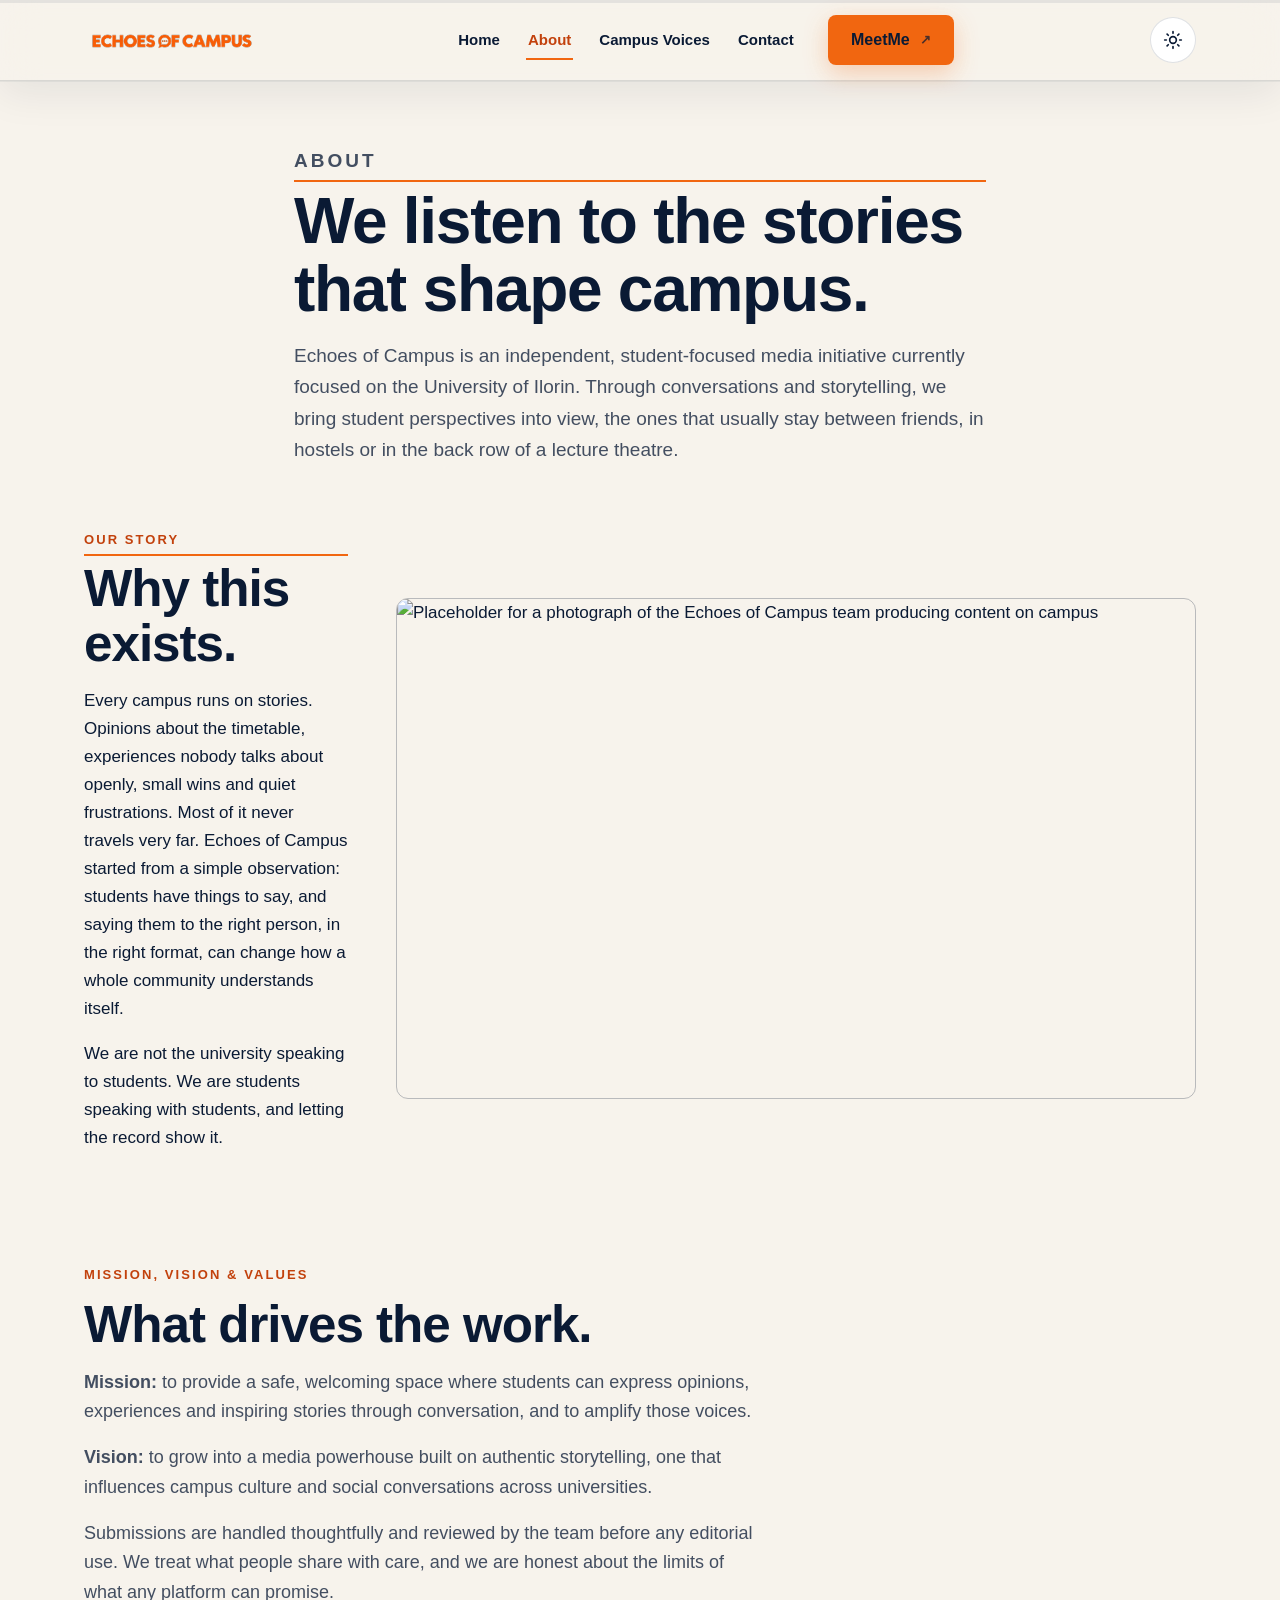
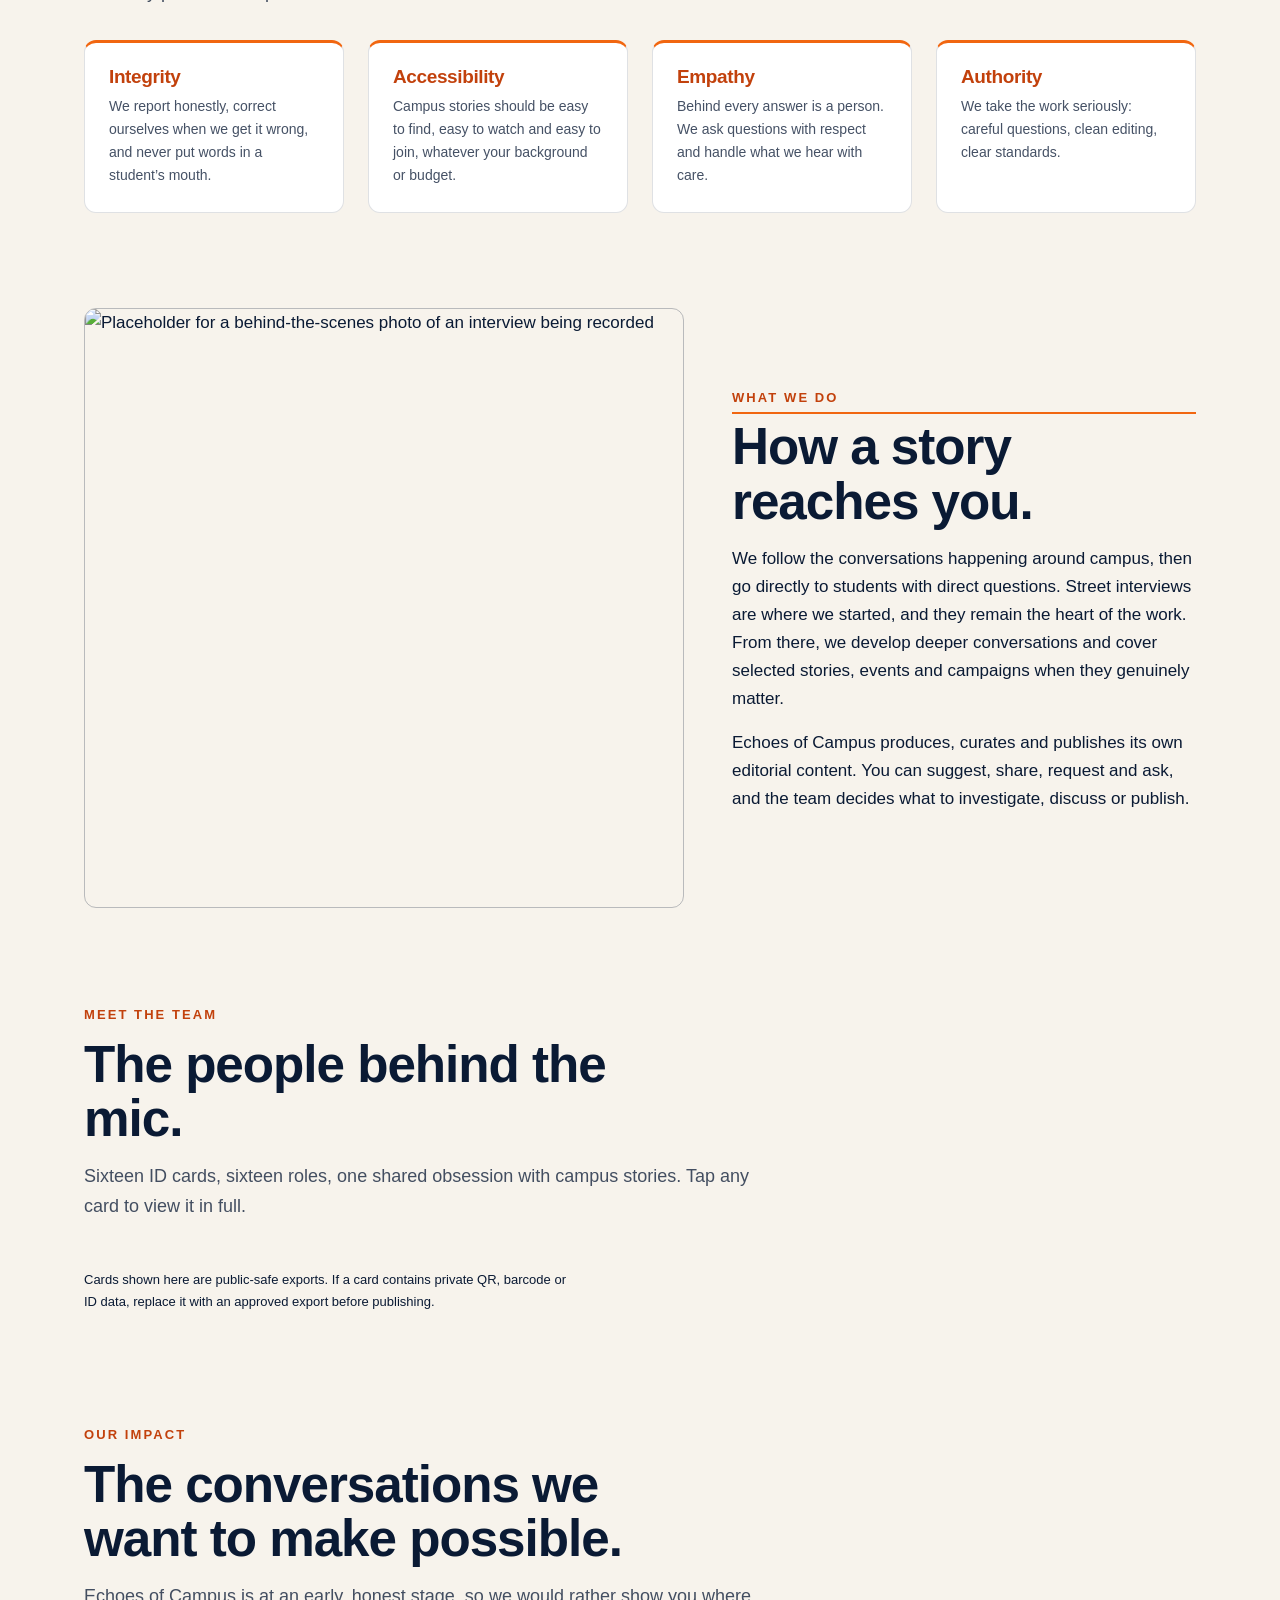
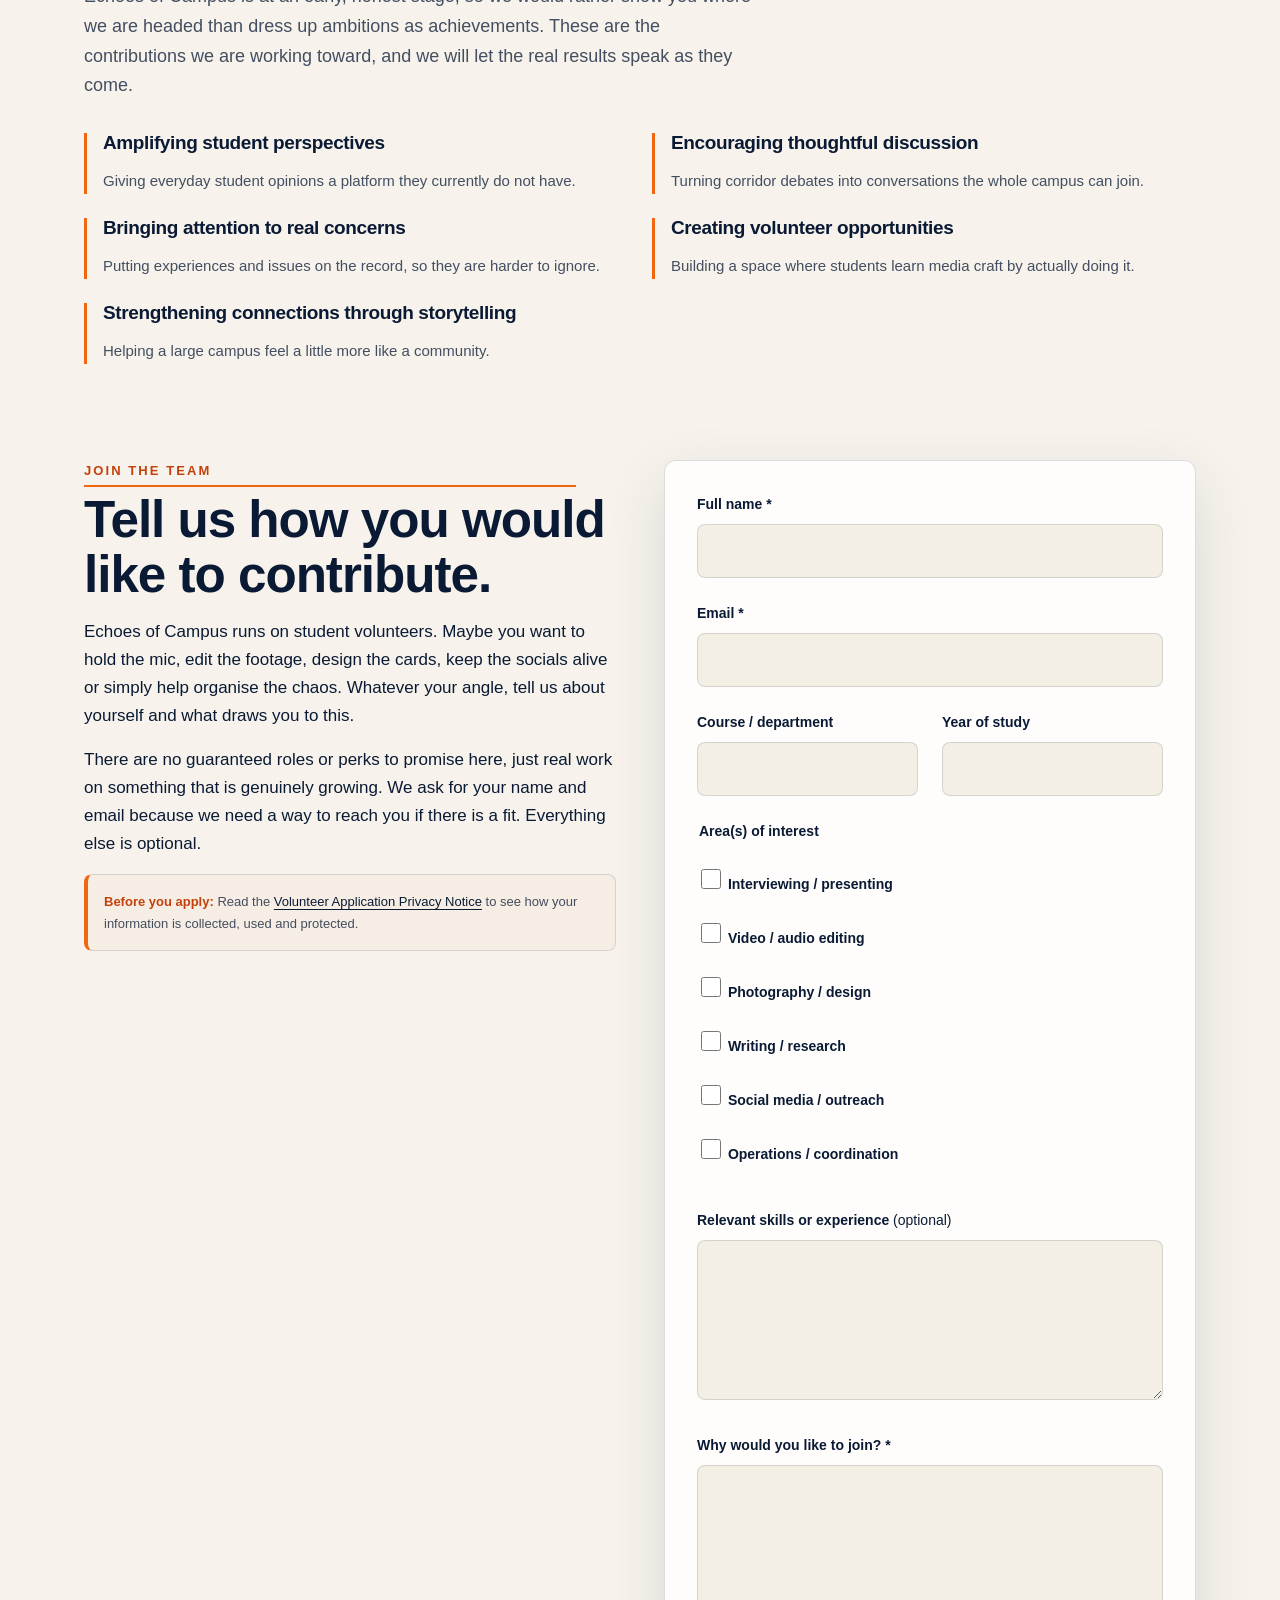
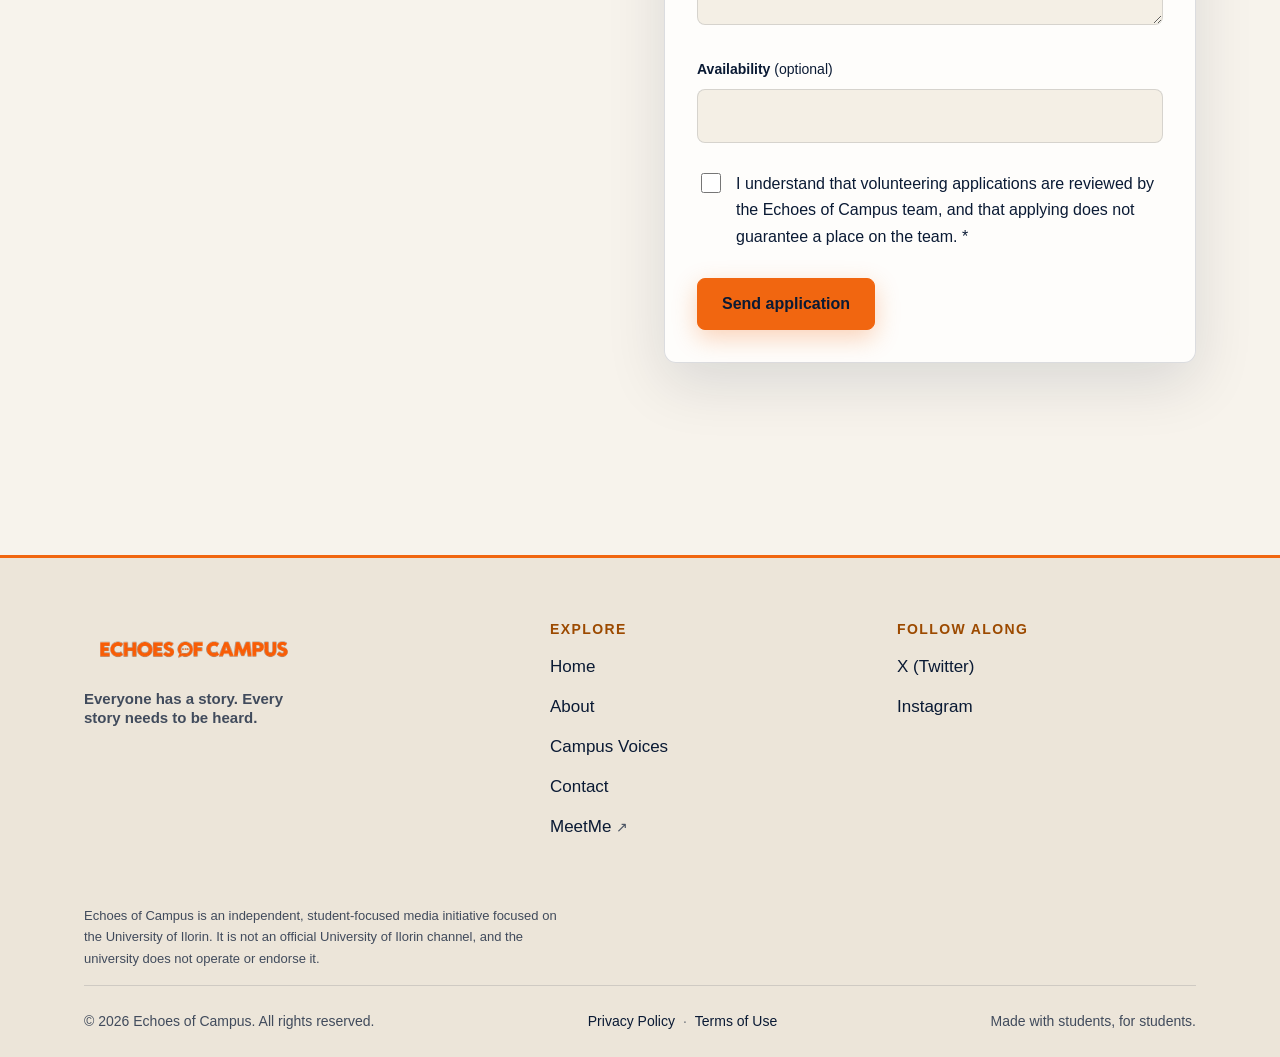
==== commit adc282ec: "Switch image references to JPG and add hero secondary image - Update OG/Twitter, hero and About imag" ====
--- a/about.html
+++ b/about.html
@@ -14,14 +14,14 @@
   <meta property="og:url" content="https://echoesofcampus.vercel.app/about.html">
   <meta property="og:site_name" content="Echoes of Campus">
   <meta property="og:locale" content="en_US">
-  <meta property="og:image" content="https://echoesofcampus.vercel.app/assets/images/shared/og-cover.png">
+  <meta property="og:image" content="https://echoesofcampus.vercel.app/assets/images/shared/og-cover.jpg">
   <meta property="og:image:width" content="1200">
   <meta property="og:image:height" content="630">
   <meta property="og:image:alt" content="Echoes of Campus — Everyone has a story. Every story needs to be heard.">
   <meta name="twitter:card" content="summary_large_image">
   <meta name="twitter:title" content="About — Echoes of Campus">
   <meta name="twitter:description" content="Who is behind Echoes of Campus: an independent, student-focused media initiative listening to University of Ilorin students.">
-  <meta name="twitter:image" content="https://echoesofcampus.vercel.app/assets/images/shared/og-cover.png">
+  <meta name="twitter:image" content="https://echoesofcampus.vercel.app/assets/images/shared/og-cover.jpg">
   <meta name="twitter:image:alt" content="Echoes of Campus social preview">
   <meta name="theme-color" content="#0A1A34">
   <script type="application/ld+json">
@@ -111,7 +111,7 @@
         <p>Every campus runs on stories. Opinions about the timetable, experiences nobody talks about openly, small wins and quiet frustrations. Most of it never travels very far. Echoes of Campus started from a simple observation: students have things to say, and saying them to the right person, in the right format, can change how a whole community understands itself.</p>
         <p>We are not the university speaking to students. We are students speaking with students, and letting the record show it.</p>
       </div>
-      <img src="assets/images/about/placeholder-about-hero.svg" alt="Placeholder for a photograph of the Echoes of Campus team producing content on campus" loading="lazy" width="800" height="500">
+      <img src="assets/images/about/placeholder-about-hero.jpg" alt="Placeholder for a photograph of the Echoes of Campus team producing content on campus" loading="lazy" width="800" height="500">
     </div>
   </section>
 
@@ -133,7 +133,7 @@
 
   <section class="section" style="padding-top:0" aria-labelledby="what-title">
     <div class="container two-col">
-      <img src="assets/images/about/placeholder-about-detail.svg" alt="Placeholder for a behind-the-scenes photo of an interview being recorded" loading="lazy" width="600" height="600">
+      <img src="assets/images/about/placeholder-about-detail.jpg" alt="Placeholder for a behind-the-scenes photo of an interview being recorded" loading="lazy" width="600" height="600">
       <div>
         <p class="eyebrow">What We Do</p>
         <h2 class="section-title" id="what-title">How a story reaches you.</h2>
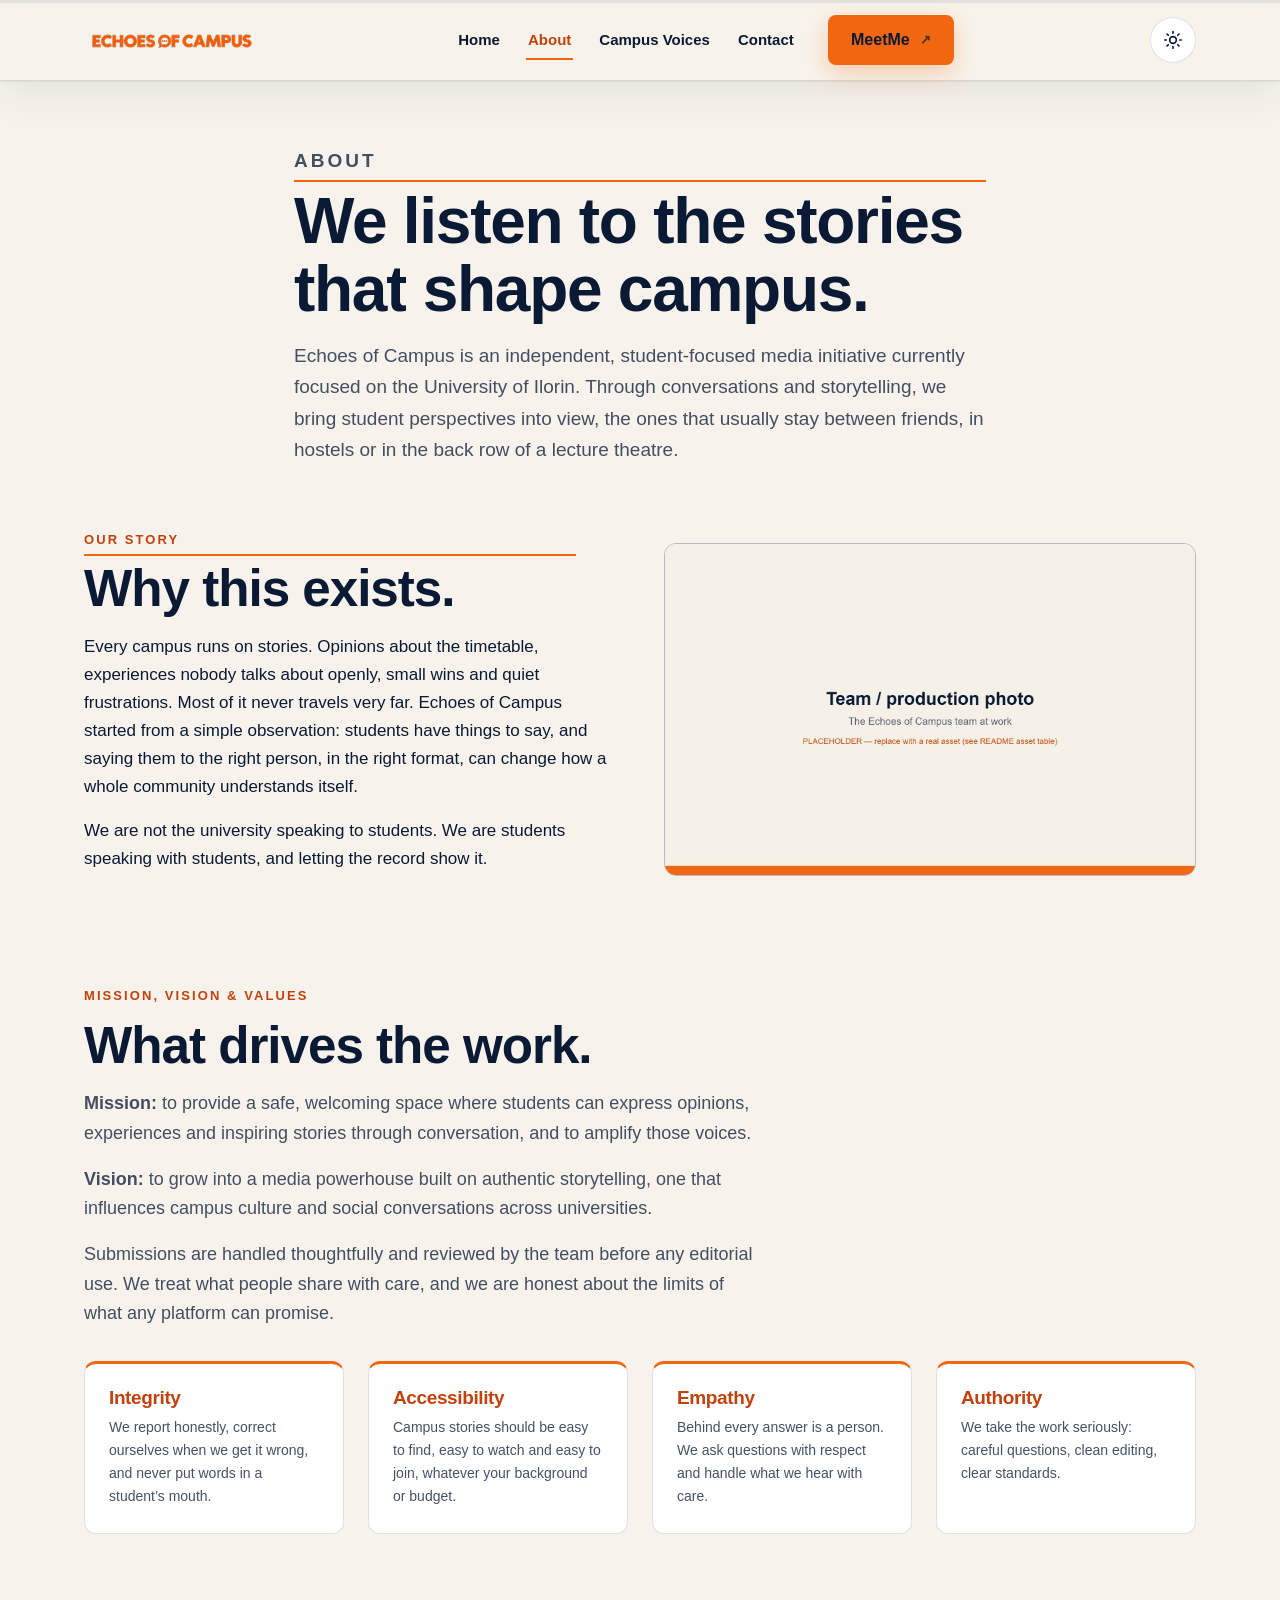
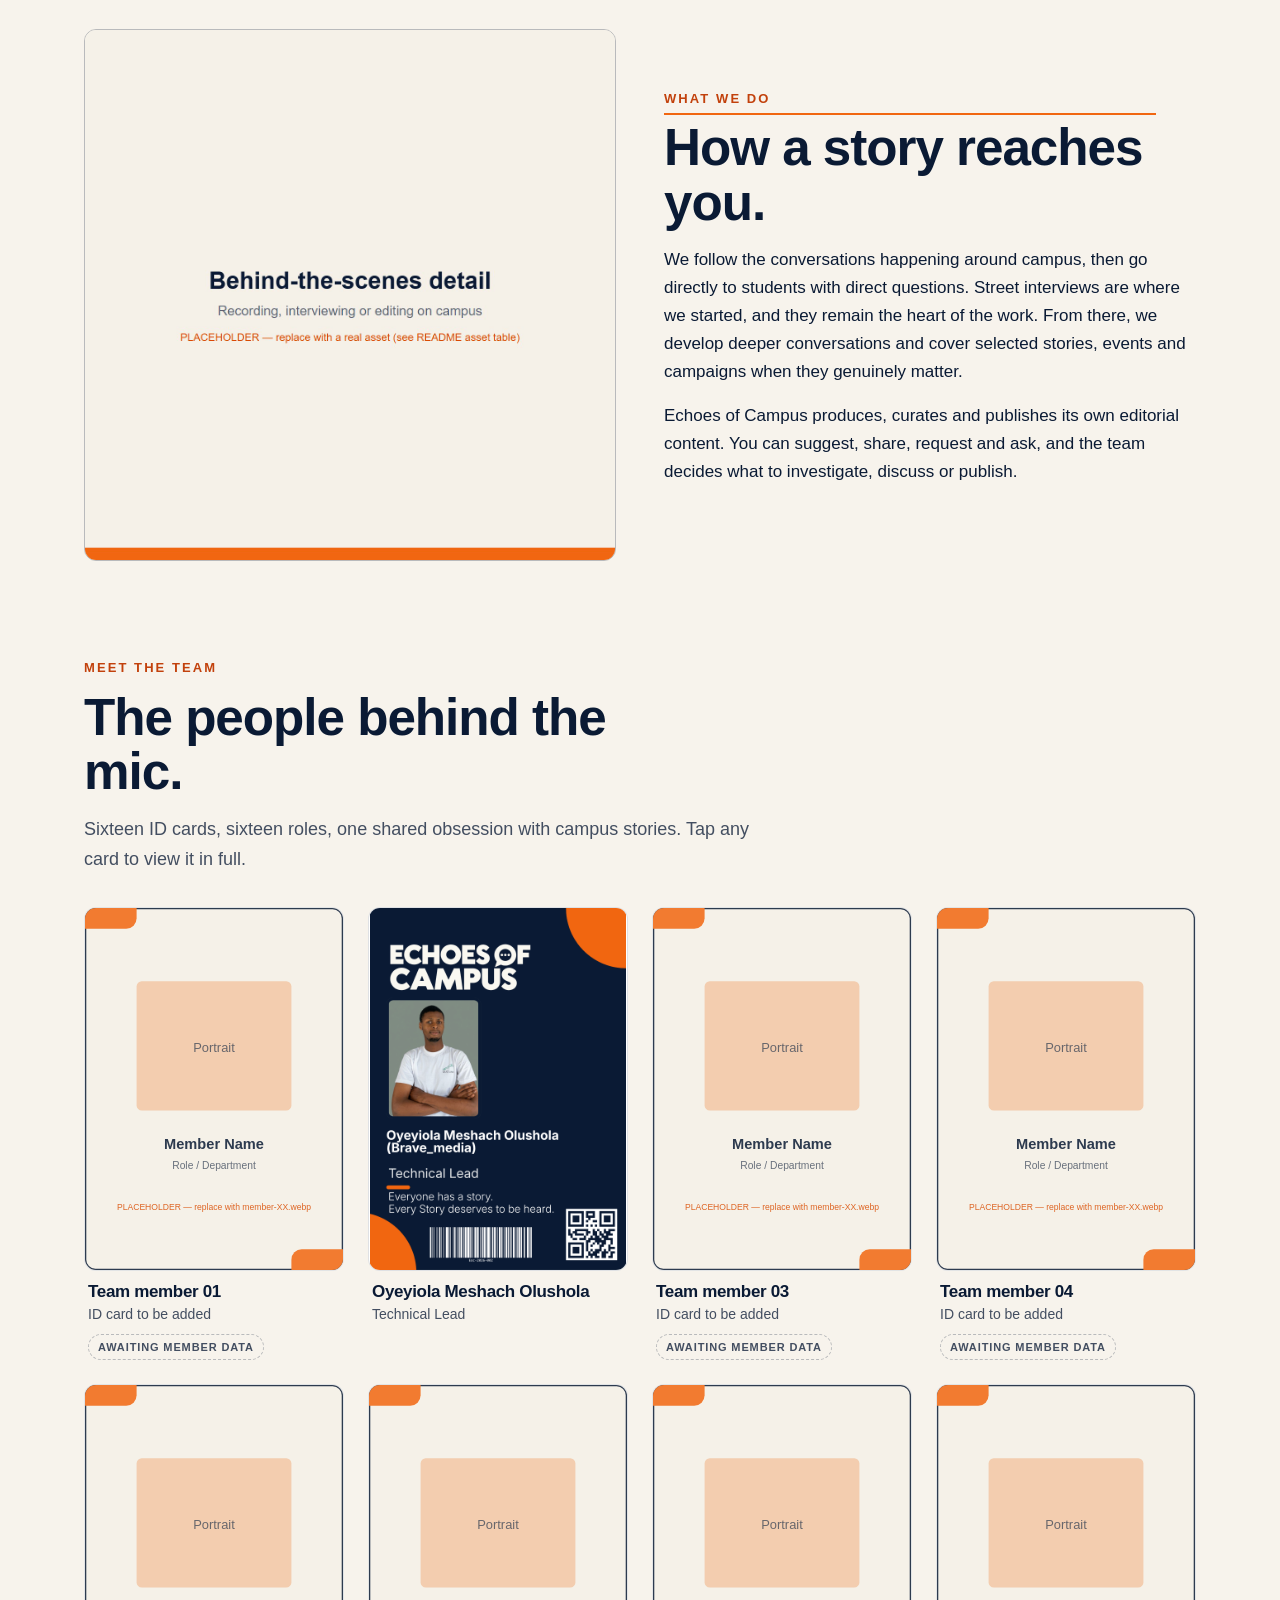
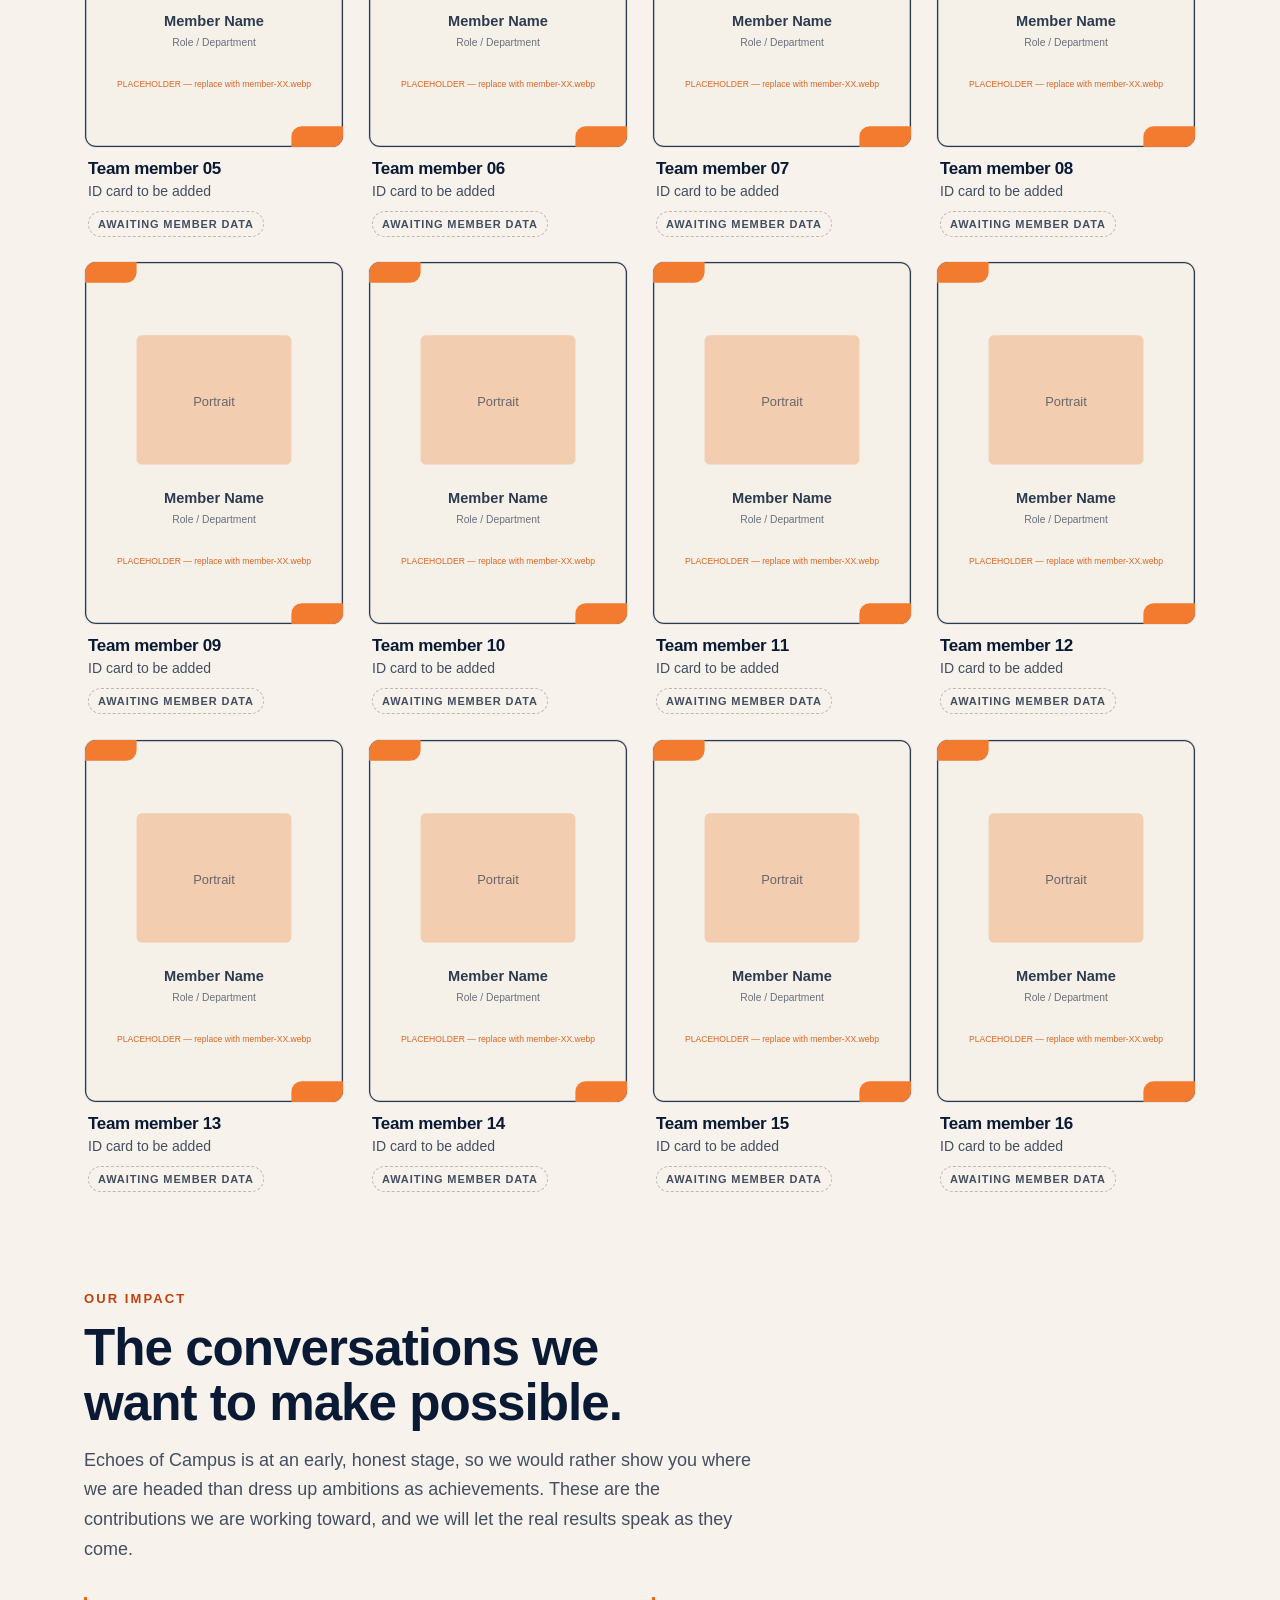
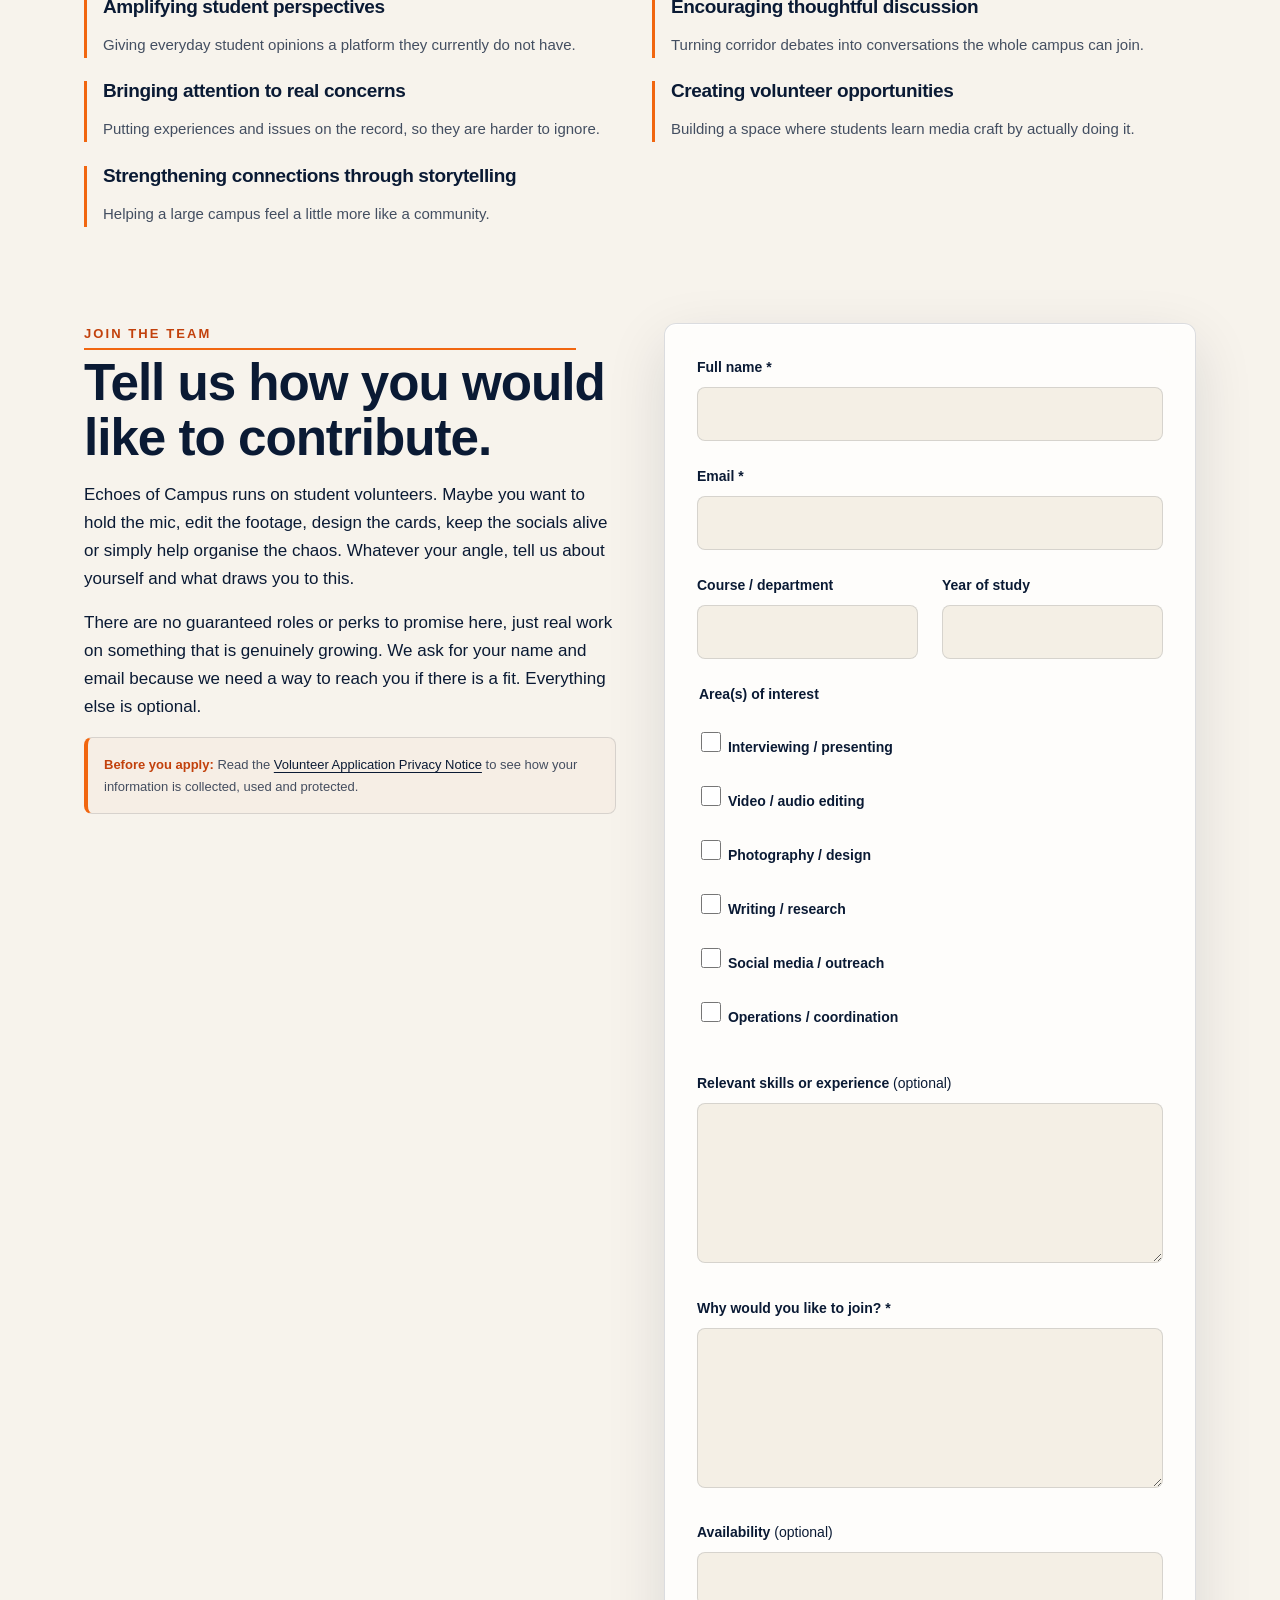
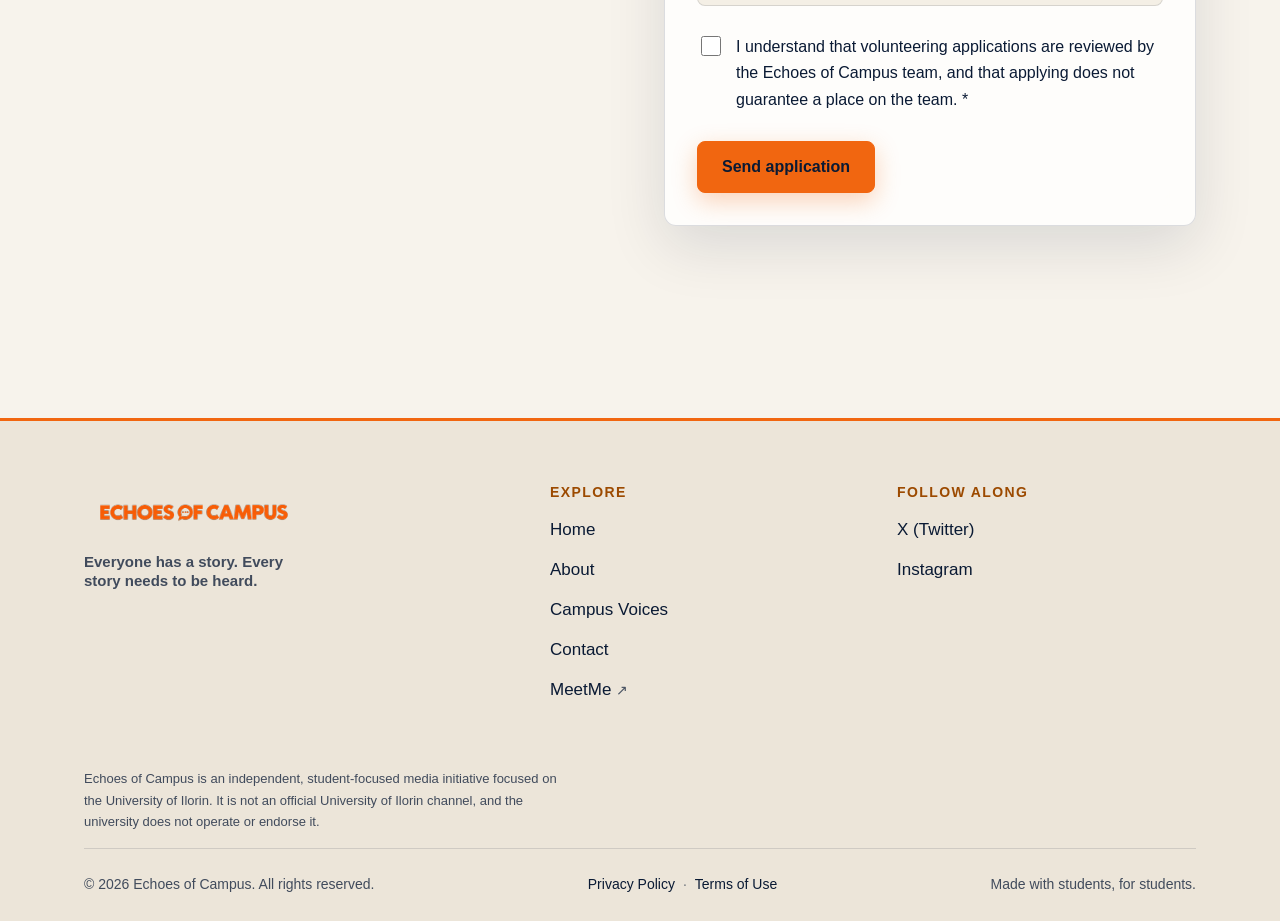
==== commit 8dd9983e: "Remove team card export notice from About page" ====
--- a/about.html
+++ b/about.html
@@ -149,7 +149,6 @@
       <h2 class="section-title" id="team-title">The people behind the mic.</h2>
       <p class="section-intro">Sixteen ID cards, sixteen roles, one shared obsession with campus stories. Tap any card to view it in full.</p>
       <ul class="team-grid" id="team-grid"></ul>
-      <p class="helper" style="margin-top:var(--sp-4);font-size:13px;color:var(--ink-70)">Cards shown here are public-safe exports. If a card contains private QR, barcode or ID data, replace it with an approved export before publishing.</p>
     </div>
   </section>
 
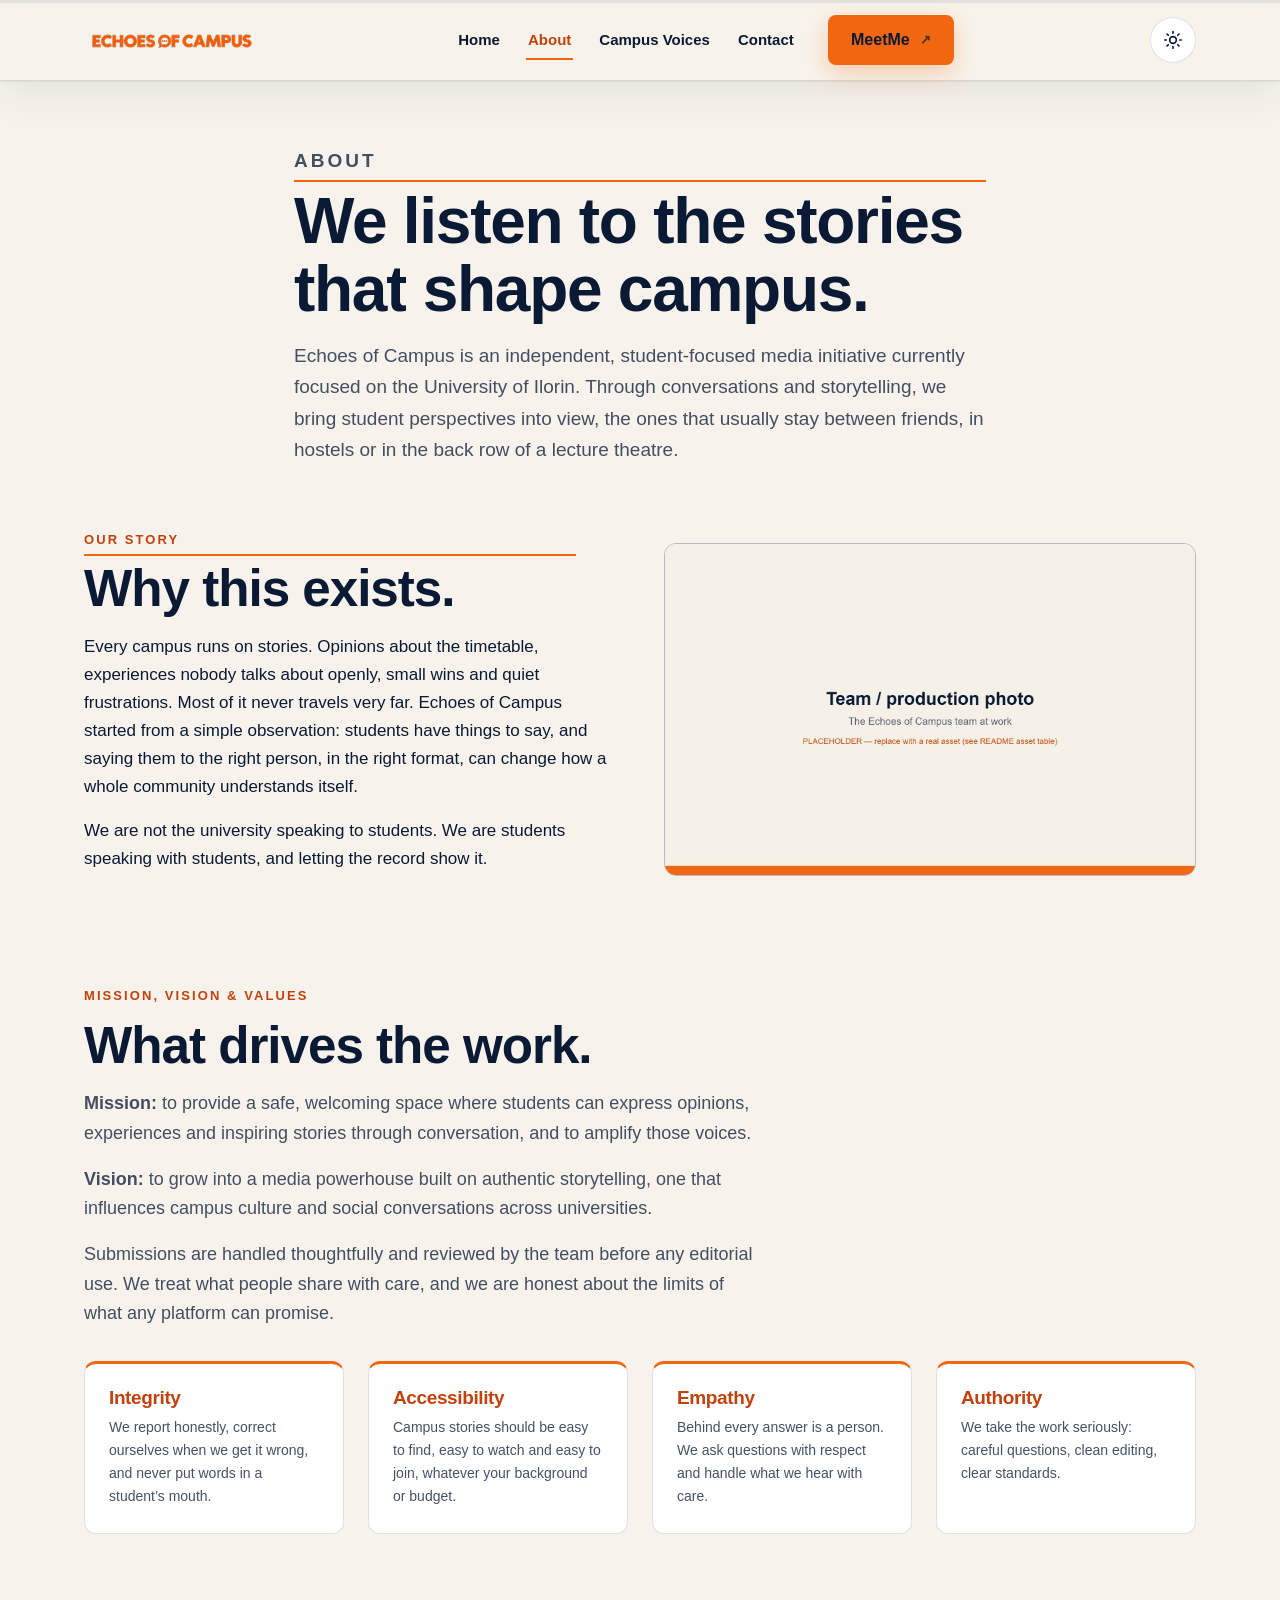
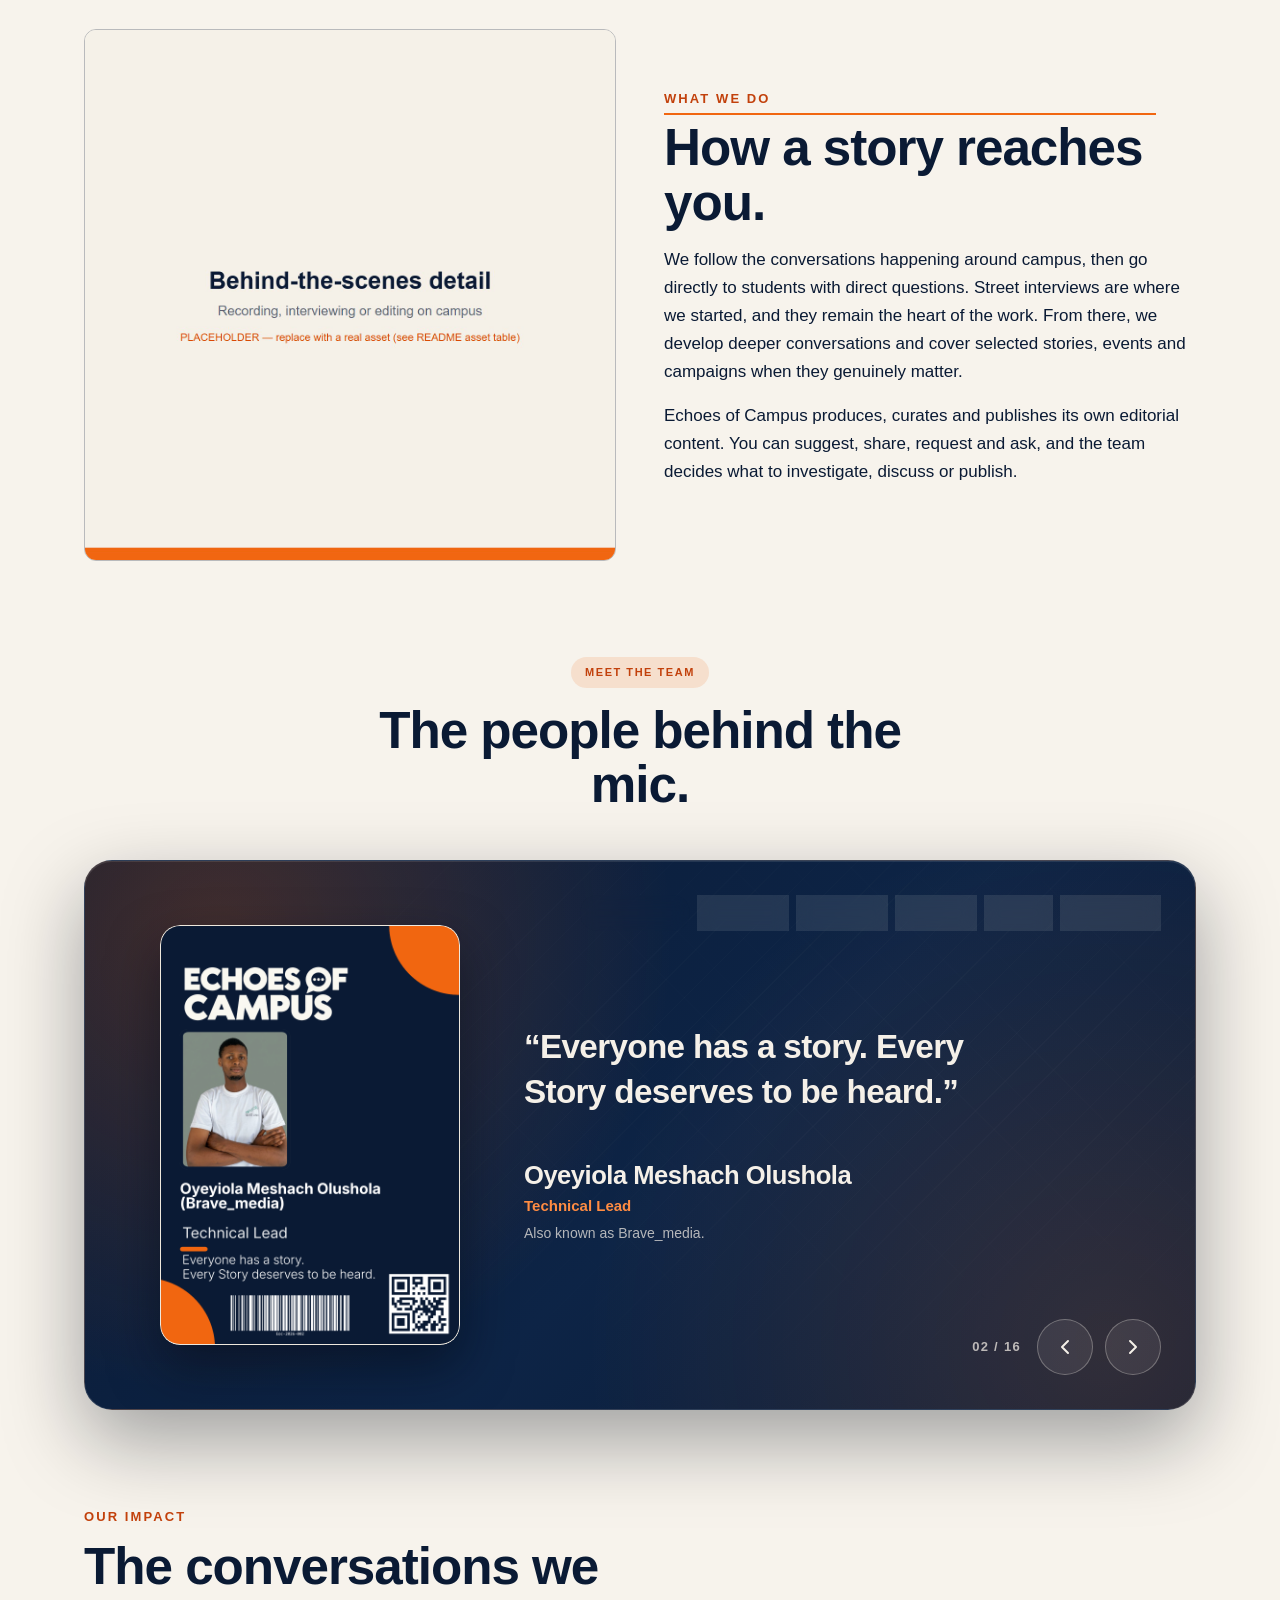
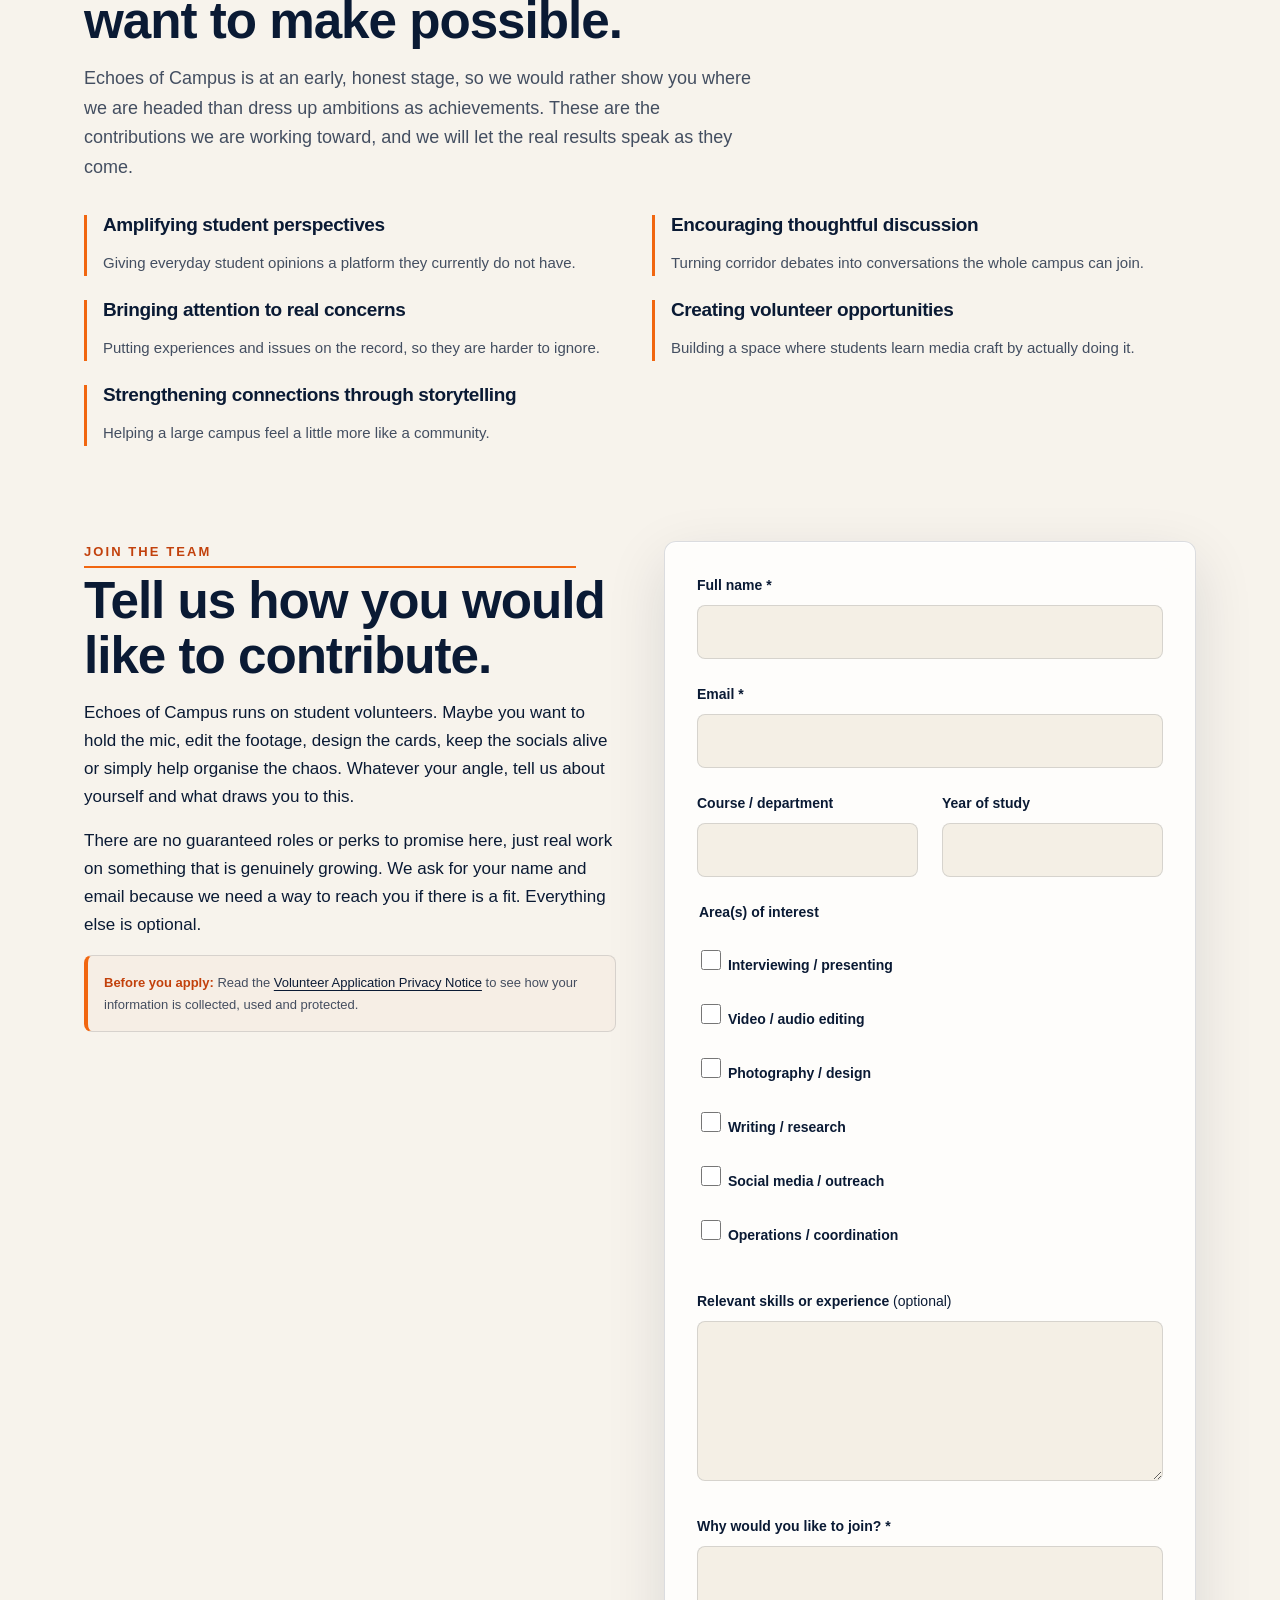
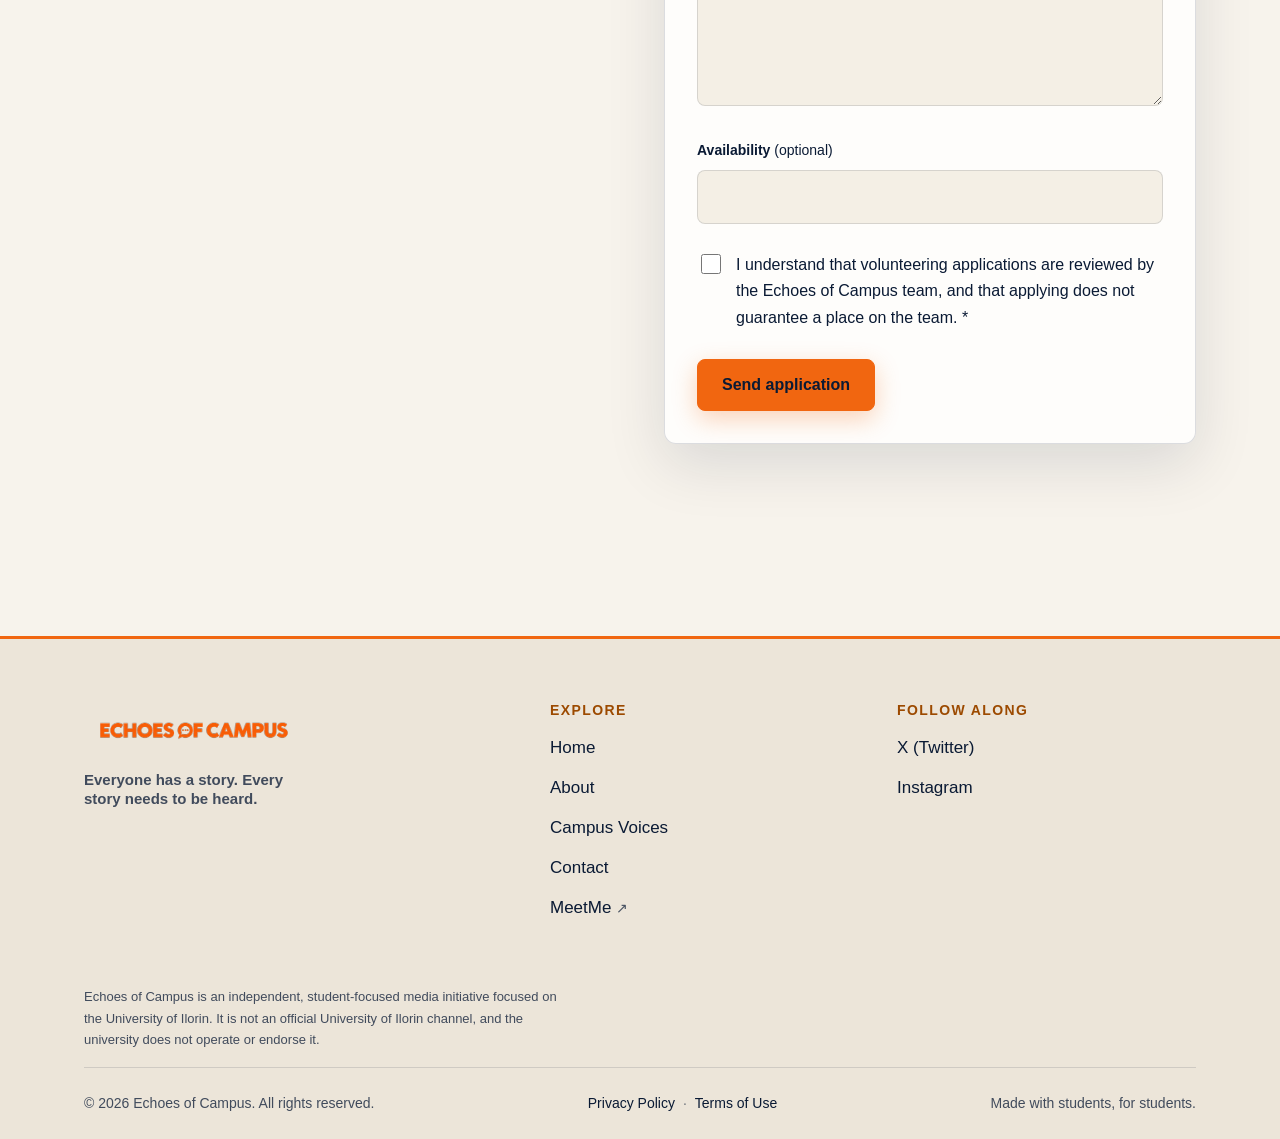
==== commit cc59e682: "Redesign Meet the Team as an ambassador-style ID card carousel" ====
--- a/about.html
+++ b/about.html
@@ -143,12 +143,41 @@
     </div>
   </section>
 
-  <section class="section" style="padding-top:0" id="meet-the-team" aria-labelledby="team-title">
+  <section class="section team-section" style="padding-top:0" id="meet-the-team" aria-labelledby="team-title">
     <div class="container">
-      <p class="eyebrow">Meet the Team</p>
-      <h2 class="section-title" id="team-title">The people behind the mic.</h2>
-      <p class="section-intro">Sixteen ID cards, sixteen roles, one shared obsession with campus stories. Tap any card to view it in full.</p>
-      <ul class="team-grid" id="team-grid"></ul>
+      <div class="team-heading">
+        <p class="eyebrow eyebrow--pill">Meet the Team</p>
+        <h2 class="section-title" id="team-title">The people behind the mic.</h2>
+      </div>
+
+      <div class="team-showcase" id="team-showcase" role="group" aria-roledescription="carousel" aria-label="Team ID cards" tabindex="0">
+        <div class="team-showcase__panel">
+          <div class="team-showcase__texture" aria-hidden="true"></div>
+          <div class="team-showcase__filters" id="team-filters" aria-label="Filter by team"></div>
+          <div class="team-showcase__stage" aria-live="polite">
+            <button type="button" class="team-showcase__portrait" id="team-showcase-portrait" aria-haspopup="dialog" aria-label="View ID card in full">
+              <img id="team-showcase-img" src="assets/team/placeholder-id-card.svg" alt="" width="600" height="840">
+            </button>
+            <div class="team-showcase__copy">
+              <p class="team-showcase__quote" id="team-showcase-quote"></p>
+              <div class="team-showcase__person">
+                <h3 id="team-showcase-name"></h3>
+                <p class="team-showcase__role" id="team-showcase-role"></p>
+                <p class="team-showcase__bio" id="team-showcase-bio"></p>
+              </div>
+            </div>
+          </div>
+          <div class="team-showcase__nav">
+            <span class="team-showcase__count" id="team-count"></span>
+            <button type="button" class="team-showcase__nav-btn" id="team-prev" aria-label="Previous team member">
+              <svg viewBox="0 0 24 24" aria-hidden="true"><path d="m15 18-6-6 6-6"/></svg>
+            </button>
+            <button type="button" class="team-showcase__nav-btn" id="team-next" aria-label="Next team member">
+              <svg viewBox="0 0 24 24" aria-hidden="true"><path d="m9 18 6-6-6-6"/></svg>
+            </button>
+          </div>
+        </div>
+      </div>
     </div>
   </section>
 
--- a/css/style.css
+++ b/css/style.css
@@ -362,6 +362,105 @@
 }
 .team-tag--pending { background: transparent; border: 1px dashed var(--line-strong); color: var(--text-dim); }
 .team-card--placeholder .team-card__button img { opacity: 0.85; }
+
+/* Team showcase — one ID card at a time, in the style of the
+   ambassador carousel: centred heading, dark patterned panel,
+   portrait + quote, filter pills and circular prev/next buttons. */
+.team-heading { text-align: center; }
+.team-heading .section-title,
+.team-heading .section-intro { margin-inline: auto; }
+.eyebrow--pill {
+  display: inline-block; font-size: 11px; font-weight: 700;
+  letter-spacing: 0.14em; padding: 6px 14px; border-radius: 999px;
+  background: rgba(241, 102, 16, 0.14); color: var(--orange-bright);
+  margin-bottom: var(--sp-4);
+}
+.team-showcase { margin-top: var(--sp-12); }
+.team-showcase__panel {
+  position: relative; overflow: hidden; isolation: isolate;
+  border-radius: 28px; padding: clamp(32px, 5vw, 72px);
+  background:
+    radial-gradient(circle at 12% 14%, rgba(241, 102, 16, 0.24), transparent 42%),
+    radial-gradient(circle at 92% 88%, rgba(255, 140, 66, 0.16), transparent 46%),
+    linear-gradient(135deg, #0A1A34 0%, #0D2446 55%, #0A1A34 100%);
+  border: 1px solid rgba(245, 240, 232, 0.14);
+  box-shadow: 0 30px 80px rgba(4, 10, 22, 0.36), inset 0 1px 0 rgba(245, 240, 232, 0.1);
+  color: var(--on-ink);
+}
+.team-showcase__texture {
+  position: absolute; inset: 0; z-index: -1; pointer-events: none; opacity: 0.16;
+  background-image:
+    repeating-linear-gradient(135deg, rgba(245, 240, 232, 0.16) 0 1px, transparent 1px 26px),
+    repeating-linear-gradient(45deg, rgba(245, 240, 232, 0.09) 0 1px, transparent 1px 42px);
+  -webkit-mask-image: radial-gradient(ellipse at 70% 30%, #000 0%, transparent 72%);
+  mask-image: radial-gradient(ellipse at 70% 30%, #000 0%, transparent 72%);
+}
+.team-showcase__filters {
+  position: absolute; top: clamp(18px, 3vw, 34px); right: clamp(18px, 3vw, 34px);
+  display: flex; flex-wrap: wrap; justify-content: flex-end; gap: 8px; z-index: 2;
+}
+.team-filter {
+  font: inherit; font-size: 12px; font-weight: 700; letter-spacing: 0.06em;
+  color: var(--on-ink); background: rgba(245, 240, 232, 0.1);
+  border: 1px solid rgba(245, 240, 232, 0.22); border-radius: 999px;
+  padding: 7px 14px; cursor: pointer;
+  -webkit-backdrop-filter: blur(8px); backdrop-filter: blur(8px);
+  transition: background 180ms ease, color 180ms ease, border-color 180ms ease;
+}
+.team-filter:hover { background: rgba(245, 240, 232, 0.2); }
+.team-filter[aria-pressed="true"] {
+  background: var(--orange); color: var(--ink); border-color: var(--orange);
+}
+.team-showcase__stage {
+  display: grid; grid-template-columns: minmax(220px, 300px) minmax(0, 1fr);
+  gap: clamp(28px, 5vw, 64px); align-items: center;
+  max-width: 960px; margin-inline: auto;
+}
+.team-showcase__portrait {
+  display: block; width: 100%; padding: 0; margin: 0; border: 0; background: none;
+  cursor: zoom-in; border-radius: 20px; overflow: hidden;
+  box-shadow: 0 22px 50px rgba(4, 10, 22, 0.5);
+  transition: transform 220ms var(--ease-out), box-shadow 220ms ease;
+}
+.team-showcase__portrait:hover {
+  transform: translateY(-4px); box-shadow: 0 28px 60px rgba(4, 10, 22, 0.62);
+}
+.team-showcase__portrait img {
+  width: 100%; aspect-ratio: 5 / 7; object-fit: cover; display: block;
+  border-radius: 20px; background: var(--ink-deep);
+  border: 1px solid rgba(245, 240, 232, 0.22);
+}
+.team-showcase__quote {
+  font-family: var(--font-head); font-size: clamp(22px, 2.6vw, 34px);
+  line-height: 1.35; font-weight: 700; letter-spacing: -0.02em;
+  color: var(--on-ink); margin-bottom: clamp(28px, 4vw, 48px); max-width: 24ch;
+}
+.team-showcase__person h3 { font-size: clamp(20px, 2vw, 27px); margin-bottom: 4px; }
+.team-showcase__role { color: #FF8C42; font-weight: 700; font-size: 15px; margin-bottom: 4px; }
+.team-showcase__bio { color: rgba(245, 240, 232, 0.72); font-size: 14px; margin: 0; }
+.team-showcase__nav {
+  position: absolute; right: clamp(18px, 3vw, 34px); bottom: clamp(18px, 3vw, 34px);
+  display: flex; align-items: center; gap: 12px; z-index: 2;
+}
+.team-showcase__count {
+  font-size: 13px; font-weight: 700; letter-spacing: 0.1em;
+  color: rgba(245, 240, 232, 0.72); margin-right: 4px;
+}
+.team-showcase__nav-btn {
+  width: 56px; height: 56px; border-radius: 50%; cursor: pointer;
+  display: inline-flex; align-items: center; justify-content: center;
+  color: var(--on-ink); background: rgba(245, 240, 232, 0.08);
+  border: 1px solid rgba(245, 240, 232, 0.3);
+  transition: background 180ms ease, color 180ms ease, transform 180ms ease, border-color 180ms ease;
+}
+.team-showcase__nav-btn:hover {
+  background: var(--orange); color: var(--ink); border-color: var(--orange); transform: scale(1.06);
+}
+.team-showcase__nav-btn svg {
+  width: 24px; height: 24px; fill: none; stroke: currentColor;
+  stroke-width: 2; stroke-linecap: round; stroke-linejoin: round;
+}
+.team-showcase__nav-btn:disabled { opacity: 0.4; cursor: default; transform: none; }
 
 .team-modal {
   position: fixed; inset: 0; z-index: 300;
@@ -788,6 +887,7 @@
   .coverage-list { grid-template-columns: repeat(2, 1fr); }
   .coverage-item, .coverage-item:nth-child(4), .coverage-item:nth-child(5) { grid-column: span 1; }
   .team-grid { grid-template-columns: repeat(3, 1fr); }
+  .team-showcase__stage { grid-template-columns: minmax(180px, 240px) minmax(0, 1fr); gap: var(--sp-6); }
   .values-grid { grid-template-columns: repeat(2, 1fr); }
   .footer-top { grid-template-columns: 1fr 1fr; }
 }
@@ -803,6 +903,14 @@
   .filter-btn { flex: 1 1 auto; }
   .voices-grid { grid-template-columns: 1fr; }
   .team-grid { grid-template-columns: repeat(2, 1fr); gap: var(--sp-4); }
+  .team-showcase__panel { padding: 28px 20px 88px; border-radius: 22px; }
+  .team-showcase__filters { position: static; justify-content: center; margin-bottom: var(--sp-6); }
+  .team-filter { font-size: 11px; padding: 6px 10px; }
+  .team-showcase__stage { grid-template-columns: 1fr; justify-items: center; text-align: center; gap: var(--sp-6); }
+  .team-showcase__portrait { width: min(230px, 72%); }
+  .team-showcase__quote { margin-inline: auto; margin-bottom: var(--sp-4); font-size: 22px; max-width: none; }
+  .team-showcase__nav { right: 50%; transform: translateX(50%); bottom: 20px; }
+  .team-showcase__nav-btn { width: 48px; height: 48px; }
   .values-grid, .impact-grid, .form-grid-2 { grid-template-columns: 1fr; }
   .footer-top { grid-template-columns: 1fr; gap: var(--sp-8); padding-block: var(--sp-12); }
   .meetme-band { padding: var(--sp-8) var(--sp-6); gap: var(--sp-6); }
